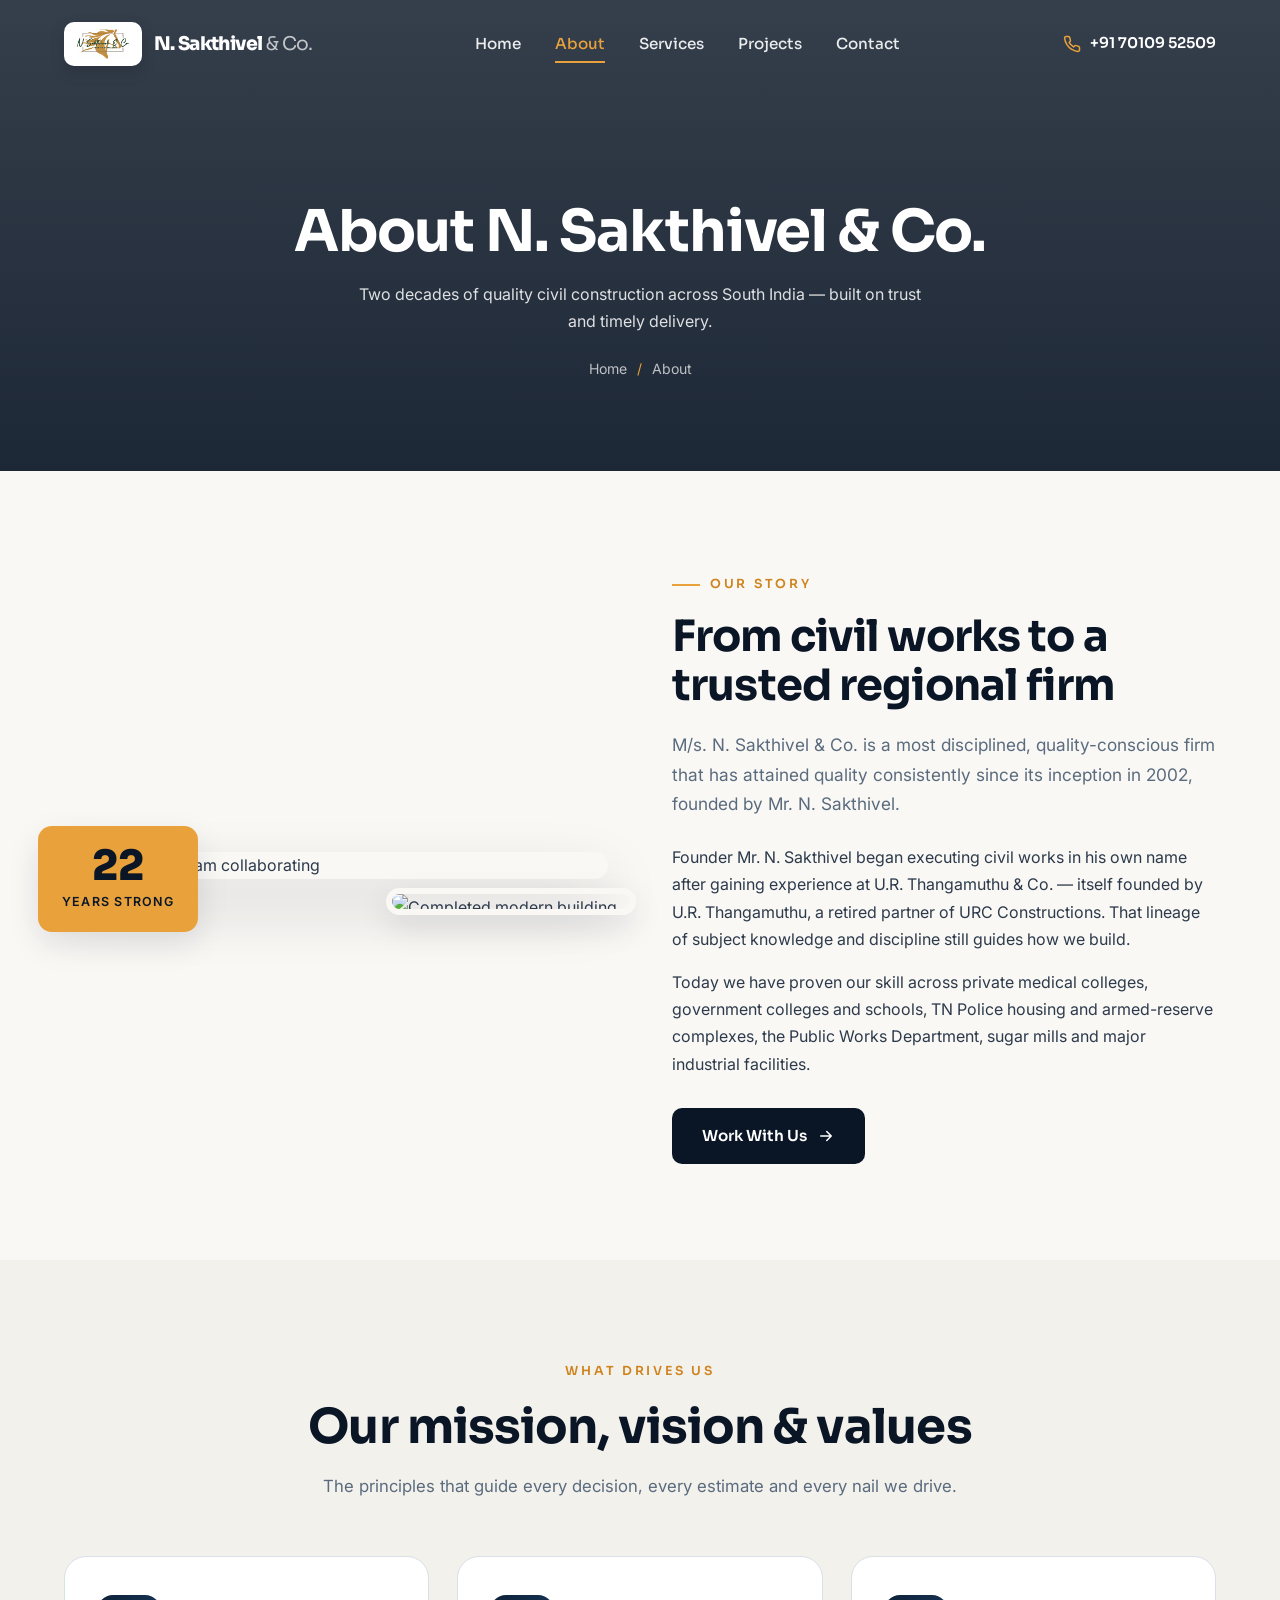
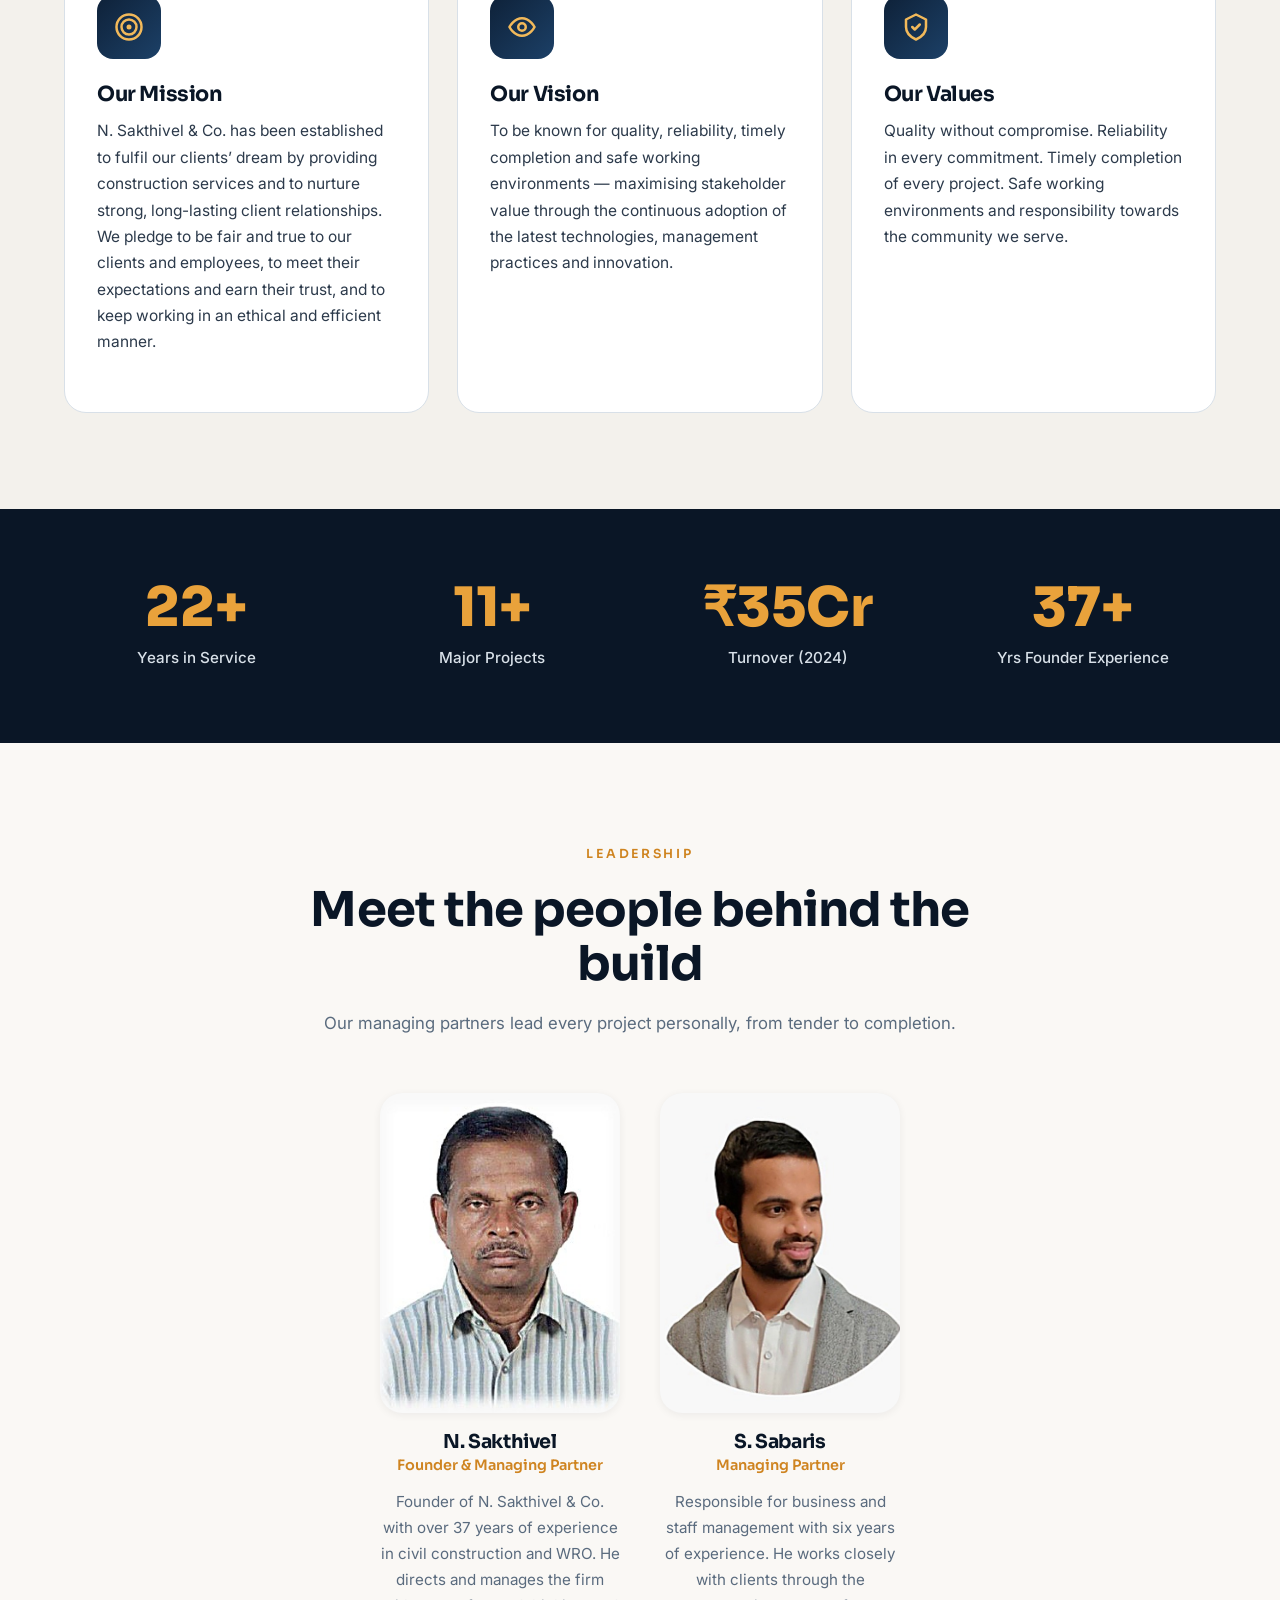
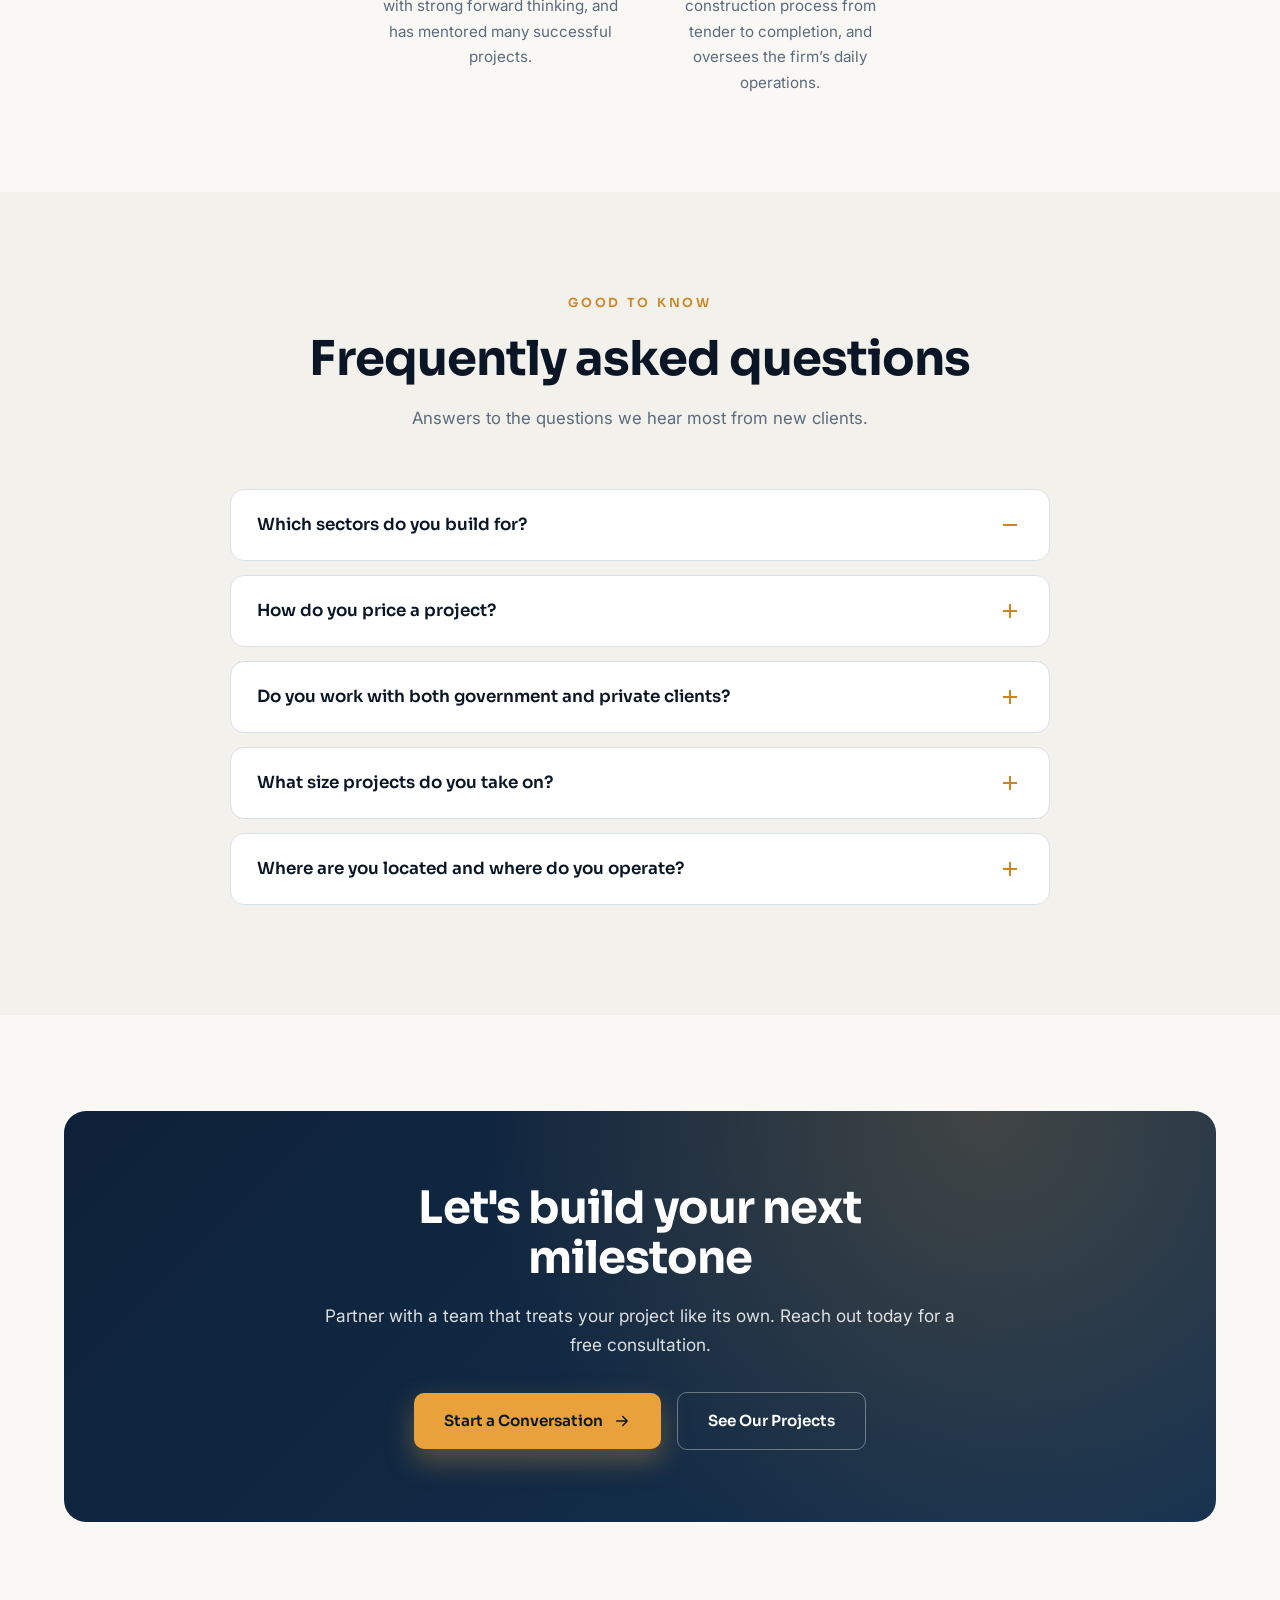
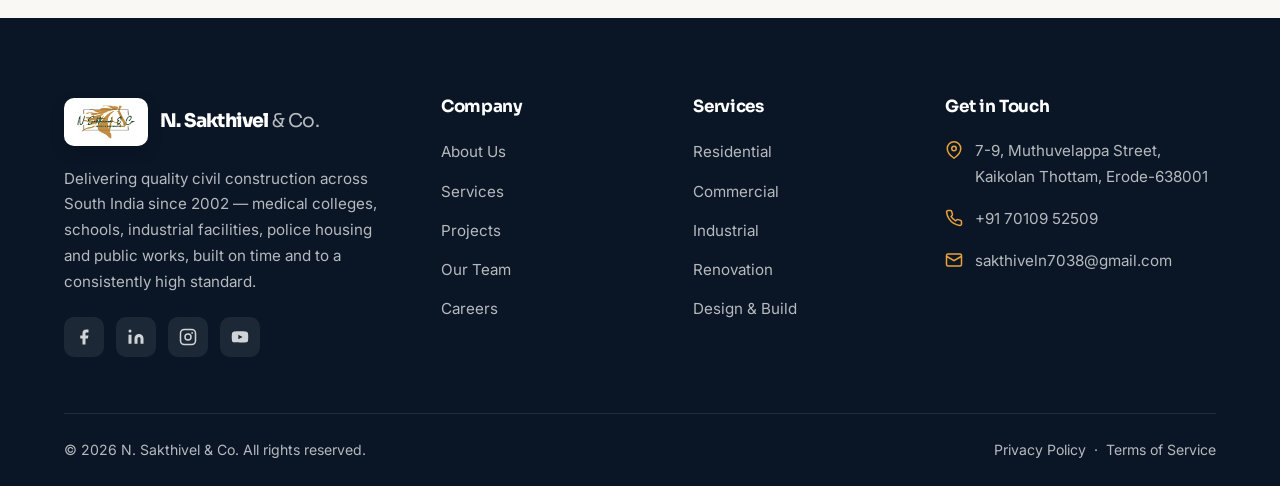
==== about.html @ 28886bb0 "Add project status badges, image sliders, SEO, and code formatting - Project cards: Completed/Ongoin" ====
<!doctype html>
<html lang="en">
  <head>
    <meta charset="UTF-8" />
    <meta name="viewport" content="width=device-width, initial-scale=1.0" />
    <title>About Us — N. Sakthivel &amp; Co.</title>
    <meta name="description" content="Learn about N. Sakthivel & Co. — a quality-conscious civil construction firm in Erode founded in 2002, our story, vision, mission and leadership." />
    <link rel="preconnect" href="https://fonts.googleapis.com" />
    <link rel="preconnect" href="https://fonts.gstatic.com" crossorigin />
    <link href="https://fonts.googleapis.com/css2?family=Sora:wght@400;500;600;700;800&family=Inter:wght@400;500;600&display=swap" rel="stylesheet" />
    <link rel="stylesheet" href="css/style.css?v=7" />
    <link rel="icon" type="image/png" href="images/favicon.png" />
    <link rel="canonical" href="https://www.your-domain.com/about.html" />
    <meta property="og:type" content="website" />
    <meta property="og:site_name" content="N. Sakthivel &amp; Co." />
    <meta property="og:title" content="About Us — N. Sakthivel &amp; Co." />
    <meta property="og:description" content="Learn about N. Sakthivel & Co. — a quality-conscious civil construction firm in Erode founded in 2002, our story, vision, mission and leadership." />
    <meta property="og:url" content="https://www.your-domain.com/about.html" />
    <meta property="og:image" content="https://www.your-domain.com/images/logo.png" />
    <meta name="twitter:card" content="summary" />
    <meta name="twitter:title" content="About Us — N. Sakthivel &amp; Co." />
    <meta name="twitter:description" content="Learn about N. Sakthivel & Co. — a quality-conscious civil construction firm in Erode founded in 2002, our story, vision, mission and leadership." />
    <meta name="twitter:image" content="https://www.your-domain.com/images/logo.png" />
    <meta name="theme-color" content="#0a1626" />
    <script type="application/ld+json">
      {
        "@context": "https://schema.org",
        "@type": "GeneralContractor",
        "name": "N. Sakthivel & Co.",
        "alternateName": ["N Sakthivel and Co", "N. Sakthivel and Company", "N Sakthivel & Co"],
        "description": "Quality-conscious civil construction firm in Erode, Tamil Nadu, delivering schools, colleges, medical colleges, hospitals, industrial, government and commercial buildings across South India since 2002.",
        "url": "https://www.your-domain.com/",
        "logo": "https://www.your-domain.com/images/logo.png",
        "image": "https://www.your-domain.com/images/logo.png",
        "telephone": "+91-70109-52509",
        "email": "sakthiveln7038@gmail.com",
        "foundingDate": "2002",
        "priceRange": "₹₹",
        "address": {
          "@type": "PostalAddress",
          "streetAddress": "7-9, Muthuvelappa Street, Kaikolan Thottam",
          "addressLocality": "Erode",
          "addressRegion": "Tamil Nadu",
          "postalCode": "638001",
          "addressCountry": "IN"
        },
        "geo": {
          "@type": "GeoCoordinates",
          "latitude": 11.341,
          "longitude": 77.717
        },
        "areaServed": {
          "@type": "State",
          "name": "Tamil Nadu"
        },
        "contactPoint": [
          {
            "@type": "ContactPoint",
            "telephone": "+91-70109-52509",
            "contactType": "sales",
            "areaServed": "IN"
          },
          {
            "@type": "ContactPoint",
            "telephone": "+91-99655-27112",
            "contactType": "customer service",
            "areaServed": "IN"
          }
        ]
      }
    </script>
  </head>
  <body>
    <!-- HEADER -->
    <header class="header">
      <div class="container nav">
        <a href="index.html" class="brand">
          <img src="images/logo.png?v=3" class="brand__logo" alt="N. Sakthivel &amp; Co. — Building Contractor" />
          <span class="brand__name">N. Sakthivel <span>&amp; Co.</span></span>
        </a>
        <nav class="nav__links">
          <a href="index.html">Home</a>
          <a href="about.html" class="active">About</a>
          <a href="services.html">Services</a>
          <a href="projects.html">Projects</a>
          <a href="contact.html">Contact</a>
        </nav>
        <div class="nav__cta">
          <a href="tel:+917010952509" class="nav__phone">
            <svg viewBox="0 0 24 24" fill="none">
              <path
                d="M22 16.92v3a2 2 0 0 1-2.18 2 19.79 19.79 0 0 1-8.63-3.07 19.5 19.5 0 0 1-6-6 19.79 19.79 0 0 1-3.07-8.67A2 2 0 0 1 4.11 2h3a2 2 0 0 1 2 1.72c.13.96.36 1.9.7 2.81a2 2 0 0 1-.45 2.11L8.09 9.91a16 16 0 0 0 6 6l1.27-1.27a2 2 0 0 1 2.11-.45c.91.34 1.85.57 2.81.7A2 2 0 0 1 22 16.92Z"
                stroke="currentColor"
                stroke-width="2"
                stroke-linecap="round"
                stroke-linejoin="round" />
            </svg>
            +91 70109 52509
          </a>
          <button class="nav__toggle" aria-label="Toggle menu"><span></span><span></span><span></span></button>
        </div>
      </div>
    </header>

    <!-- BANNER -->
    <section class="banner">
      <div class="container">
        <h1>About N. Sakthivel &amp; Co.</h1>
        <p>Two decades of quality civil construction across South India — built on trust and timely delivery.</p>
        <div class="crumbs"><a href="index.html">Home</a><span class="sep">/</span><span>About</span></div>
      </div>
    </section>

    <!-- STORY -->
    <section class="section bg-paper">
      <div class="container split">
        <div class="split__media reveal">
          <div class="experience-badge">
            <div class="y">22</div>
            <div class="t">Years Strong</div>
          </div>
          <img src="https://images.unsplash.com/photo-1521737604893-d14cc237f11d?auto=format&fit=crop&w=900&q=80" alt="Construction team collaborating" />
          <img class="accent-img" src="https://images.unsplash.com/photo-1487958449943-2429e8be8625?auto=format&fit=crop&w=600&q=80" alt="Completed modern building" />
        </div>
        <div class="reveal" data-delay="1">
          <span class="eyebrow">Our Story</span>
          <h2>From civil works to a trusted regional firm</h2>
          <p class="lead">M/s. N. Sakthivel & Co. is a most disciplined, quality-conscious firm that has attained quality consistently since its inception in 2002, founded by Mr. N. Sakthivel.</p>
          <p>
            Founder Mr. N. Sakthivel began executing civil works in his own name after gaining experience at U.R. Thangamuthu & Co. — itself founded by U.R. Thangamuthu, a retired partner of URC Constructions. That
            lineage of subject knowledge and discipline still guides how we build.
          </p>
          <p style="margin-top: 16px">
            Today we have proven our skill across private medical colleges, government colleges and schools, TN Police housing and armed-reserve complexes, the Public Works Department, sugar mills and major industrial
            facilities.
          </p>
          <a href="contact.html" class="btn btn--dark" style="margin-top: 30px"
            >Work With Us
            <svg viewBox="0 0 24 24" fill="none">
              <path d="M5 12h14M13 6l6 6-6 6" stroke="currentColor" stroke-width="2" stroke-linecap="round" stroke-linejoin="round" />
            </svg>
          </a>
        </div>
      </div>
    </section>

    <!-- MISSION / VISION / VALUES -->
    <section class="section bg-cloud">
      <div class="container">
        <div class="section-head center reveal">
          <span class="eyebrow">What Drives Us</span>
          <h2>Our mission, vision &amp; values</h2>
          <p>The principles that guide every decision, every estimate and every nail we drive.</p>
        </div>
        <div class="grid-3">
          <article class="service-card reveal">
            <div class="service-card__icon">
              <svg viewBox="0 0 24 24" fill="none">
                <circle cx="12" cy="12" r="10" stroke="currentColor" stroke-width="2" />
                <circle cx="12" cy="12" r="6" stroke="currentColor" stroke-width="2" />
                <circle cx="12" cy="12" r="2" fill="currentColor" />
              </svg>
            </div>
            <h3>Our Mission</h3>
            <p>
              N. Sakthivel & Co. has been established to fulfil our clients’ dream by providing construction services and to nurture strong, long-lasting client relationships. We pledge to be fair and true to our clients
              and employees, to meet their expectations and earn their trust, and to keep working in an ethical and efficient manner.
            </p>
          </article>
          <article class="service-card reveal" data-delay="1">
            <div class="service-card__icon">
              <svg viewBox="0 0 24 24" fill="none">
                <path d="M2 12s3.5-7 10-7 10 7 10 7-3.5 7-10 7-10-7-10-7Z" stroke="currentColor" stroke-width="2" />
                <circle cx="12" cy="12" r="3" stroke="currentColor" stroke-width="2" />
              </svg>
            </div>
            <h3>Our Vision</h3>
            <p>
              To be known for quality, reliability, timely completion and safe working environments — maximising stakeholder value through the continuous adoption of the latest technologies, management practices and
              innovation.
            </p>
          </article>
          <article class="service-card reveal" data-delay="2">
            <div class="service-card__icon">
              <svg viewBox="0 0 24 24" fill="none">
                <path d="M12 2 4 6v6c0 5 3.5 8 8 10 4.5-2 8-5 8-10V6l-8-4Z" stroke="currentColor" stroke-width="2" stroke-linejoin="round" />
                <path d="m9 12 2 2 4-4" stroke="currentColor" stroke-width="2" stroke-linecap="round" stroke-linejoin="round" />
              </svg>
            </div>
            <h3>Our Values</h3>
            <p>Quality without compromise. Reliability in every commitment. Timely completion of every project. Safe working environments and responsibility towards the community we serve.</p>
          </article>
        </div>
      </div>
    </section>

    <!-- STATS -->
    <section class="section--tight bg-navy">
      <div class="container">
        <div class="stats-strip">
          <div class="stat-block reveal">
            <div class="num"><span data-count="22">22</span>+</div>
            <div class="label">Years in Service</div>
          </div>
          <div class="stat-block reveal" data-delay="1">
            <div class="num"><span data-count="11">11</span>+</div>
            <div class="label">Major Projects</div>
          </div>
          <div class="stat-block reveal" data-delay="2">
            <div class="num">₹<span data-count="35">35</span>Cr</div>
            <div class="label">Turnover (2024)</div>
          </div>
          <div class="stat-block reveal" data-delay="3">
            <div class="num"><span data-count="37">37</span>+</div>
            <div class="label">Yrs Founder Experience</div>
          </div>
        </div>
      </div>
    </section>

    <!-- TEAM -->
    <section class="section bg-paper" id="team">
      <div class="container">
        <div class="section-head center reveal">
          <span class="eyebrow">Leadership</span>
          <h2>Meet the people behind the build</h2>
          <p>Our managing partners lead every project personally, from tender to completion.</p>
        </div>
        <div class="grid-3 team-grid">
          <div class="team-card reveal">
            <div class="team-card__photo" style="background: #f1f0ec">
              <img src="images/sakthivel.jpeg" alt="N. Sakthivel — Founder &amp; Managing Partner" style="object-position: center top" />
              <div class="team-card__social">
                <a href="mailto:sakthiveln7038@gmail.com" aria-label="Email"
                  ><svg viewBox="0 0 24 24" fill="none">
                    <rect x="2" y="4" width="20" height="16" rx="2" stroke="currentColor" stroke-width="2" />
                    <path d="m22 7-10 6L2 7" stroke="currentColor" stroke-width="2" /></svg
                ></a>
              </div>
            </div>
            <h3>N. Sakthivel</h3>
            <div class="role">Founder &amp; Managing Partner</div>
            <p style="margin-top: 12px; color: #5a6b7e; font-size: 0.95rem">
              Founder of N. Sakthivel &amp; Co. with over 37 years of experience in civil construction and WRO. He directs and manages the firm with strong forward thinking, and has mentored many successful projects.
            </p>
          </div>
          <div class="team-card reveal" data-delay="1">
            <div class="team-card__photo" style="background: #f1f0ec">
              <img src="images/sabaris.jpeg" alt="S. Sabaris — Managing Partner" style="object-position: center top" />
              <div class="team-card__social">
                <a href="mailto:sakthiveln7038@gmail.com" aria-label="Email"
                  ><svg viewBox="0 0 24 24" fill="none">
                    <rect x="2" y="4" width="20" height="16" rx="2" stroke="currentColor" stroke-width="2" />
                    <path d="m22 7-10 6L2 7" stroke="currentColor" stroke-width="2" /></svg
                ></a>
              </div>
            </div>
            <h3>S. Sabaris</h3>
            <div class="role">Managing Partner</div>
            <p style="margin-top: 12px; color: #5a6b7e; font-size: 0.95rem">
              Responsible for business and staff management with six years of experience. He works closely with clients through the construction process from tender to completion, and oversees the firm’s daily
              operations.
            </p>
          </div>
        </div>
      </div>
    </section>

    <!-- FAQ -->
    <section class="section bg-cloud">
      <div class="container">
        <div class="section-head center reveal">
          <span class="eyebrow">Good to Know</span>
          <h2>Frequently asked questions</h2>
          <p>Answers to the questions we hear most from new clients.</p>
        </div>
        <div class="accordion reveal">
          <div class="acc-item open">
            <button class="acc-head">Which sectors do you build for? <span class="plus"></span></button>
            <div class="acc-body">
              <p>
                We specialise in educational institutions, medical colleges and hospitals, industrial and factory buildings, police housing and quarters, government and public works, and commercial complexes across Tamil
                Nadu and neighbouring states.
              </p>
            </div>
          </div>
          <div class="acc-item">
            <button class="acc-head">How do you price a project? <span class="plus"></span></button>
            <div class="acc-body">
              <p>
                After an initial consultation and site assessment, we provide a detailed, itemized estimate with transparent line items. There are no hidden fees — any changes are documented and approved before work
                proceeds.
              </p>
            </div>
          </div>
          <div class="acc-item">
            <button class="acc-head">Do you work with both government and private clients? <span class="plus"></span></button>
            <div class="acc-body">
              <p>
                Yes. We execute works for government bodies such as the TN Police Housing Corporation, the Public Works Department and cooperative societies, as well as private clients including schools, medical colleges
                and industrial companies.
              </p>
            </div>
          </div>
          <div class="acc-item">
            <button class="acc-head">What size projects do you take on? <span class="plus"></span></button>
            <div class="acc-body">
              <p>From smaller institutional buildings to multi-crore industrial, educational and government projects. Our recent works range from around ₹1.5 crore to over ₹15 crore.</p>
            </div>
          </div>
          <div class="acc-item">
            <button class="acc-head">Where are you located and where do you operate? <span class="plus"></span></button>
            <div class="acc-body">
              <p>We are based in Erode, Tamil Nadu, and undertake projects across Tamil Nadu and neighbouring states, including Puducherry.</p>
            </div>
          </div>
        </div>
      </div>
    </section>

    <!-- CTA -->
    <section class="section bg-paper">
      <div class="container">
        <div class="cta-band reveal">
          <div class="cta-band__inner">
            <h2>Let's build your next milestone</h2>
            <p>Partner with a team that treats your project like its own. Reach out today for a free consultation.</p>
            <div class="hero__actions">
              <a href="contact.html" class="btn btn--primary"
                >Start a Conversation
                <svg viewBox="0 0 24 24" fill="none">
                  <path d="M5 12h14M13 6l6 6-6 6" stroke="currentColor" stroke-width="2" stroke-linecap="round" stroke-linejoin="round" />
                </svg>
              </a>
              <a href="projects.html" class="btn btn--ghost">See Our Projects</a>
            </div>
          </div>
        </div>
      </div>
    </section>

    <!-- FOOTER -->
    <footer class="footer">
      <div class="container">
        <div class="footer__grid">
          <div class="footer__about">
            <a href="index.html" class="brand">
              <img src="images/logo.png?v=3" class="brand__logo" alt="N. Sakthivel &amp; Co. — Building Contractor" />
              <span class="brand__name">N. Sakthivel <span>&amp; Co.</span></span>
            </a>
            <p>
              Delivering quality civil construction across South India since 2002 — medical colleges, schools, industrial facilities, police housing and public works, built on time and to a consistently high standard.
            </p>
            <div class="footer__social">
              <a href="#" aria-label="Facebook"
                ><svg viewBox="0 0 24 24" fill="currentColor">
                  <path d="M18 2h-3a5 5 0 0 0-5 5v3H7v4h3v8h4v-8h3l1-4h-4V7a1 1 0 0 1 1-1h3z" /></svg
              ></a>
              <a href="#" aria-label="LinkedIn"
                ><svg viewBox="0 0 24 24" fill="currentColor">
                  <path d="M16 8a6 6 0 0 1 6 6v7h-4v-7a2 2 0 0 0-4 0v7h-4v-7a6 6 0 0 1 6-6zM6 9H2v12h4zM4 6a2 2 0 1 0 0-4 2 2 0 0 0 0 4z" /></svg
              ></a>
              <a href="#" aria-label="Instagram"
                ><svg viewBox="0 0 24 24" fill="none">
                  <rect x="2" y="2" width="20" height="20" rx="5" stroke="currentColor" stroke-width="2" />
                  <circle cx="12" cy="12" r="4" stroke="currentColor" stroke-width="2" />
                  <circle cx="17.5" cy="6.5" r="1.2" fill="currentColor" /></svg
              ></a>
              <a href="#" aria-label="YouTube"
                ><svg viewBox="0 0 24 24" fill="currentColor">
                  <path
                    d="M23 12s0-3.5-.45-5.18a2.78 2.78 0 0 0-1.96-1.96C18.88 4.4 12 4.4 12 4.4s-6.88 0-8.59.46A2.78 2.78 0 0 0 1.45 6.82C1 8.5 1 12 1 12s0 3.5.45 5.18a2.78 2.78 0 0 0 1.96 1.96C5.12 19.6 12 19.6 12 19.6s6.88 0 8.59-.46a2.78 2.78 0 0 0 1.96-1.96C23 15.5 23 12 23 12zM9.75 15.02V8.98L15.5 12z" /></svg
              ></a>
            </div>
          </div>
          <div>
            <h4>Company</h4>
            <ul class="footer__links">
              <li><a href="about.html">About Us</a></li>
              <li><a href="services.html">Services</a></li>
              <li><a href="projects.html">Projects</a></li>
              <li><a href="about.html#team">Our Team</a></li>
              <li><a href="contact.html">Careers</a></li>
            </ul>
          </div>
          <div>
            <h4>Services</h4>
            <ul class="footer__links">
              <li><a href="services.html">Residential</a></li>
              <li><a href="services.html">Commercial</a></li>
              <li><a href="services.html">Industrial</a></li>
              <li><a href="services.html">Renovation</a></li>
              <li><a href="services.html">Design &amp; Build</a></li>
            </ul>
          </div>
          <div>
            <h4>Get in Touch</h4>
            <ul class="footer__contact">
              <li>
                <svg viewBox="0 0 24 24" fill="none">
                  <path d="M21 10c0 7-9 13-9 13s-9-6-9-13a9 9 0 0 1 18 0Z" stroke="currentColor" stroke-width="2" />
                  <circle cx="12" cy="10" r="3" stroke="currentColor" stroke-width="2" />
                </svg>
                7-9, Muthuvelappa Street, Kaikolan Thottam, Erode-638001
              </li>
              <li>
                <svg viewBox="0 0 24 24" fill="none">
                  <path
                    d="M22 16.92v3a2 2 0 0 1-2.18 2 19.79 19.79 0 0 1-8.63-3.07 19.5 19.5 0 0 1-6-6 19.79 19.79 0 0 1-3.07-8.67A2 2 0 0 1 4.11 2h3a2 2 0 0 1 2 1.72c.13.96.36 1.9.7 2.81a2 2 0 0 1-.45 2.11L8.09 9.91a16 16 0 0 0 6 6l1.27-1.27a2 2 0 0 1 2.11-.45c.91.34 1.85.57 2.81.7A2 2 0 0 1 22 16.92Z"
                    stroke="currentColor"
                    stroke-width="2" />
                </svg>
                +91 70109 52509
              </li>
              <li>
                <svg viewBox="0 0 24 24" fill="none">
                  <rect x="2" y="4" width="20" height="16" rx="2" stroke="currentColor" stroke-width="2" />
                  <path d="m22 7-10 6L2 7" stroke="currentColor" stroke-width="2" />
                </svg>
                sakthiveln7038@gmail.com
              </li>
            </ul>
          </div>
        </div>
        <div class="footer__bottom">
          <span>© <span id="year">2026</span> N. Sakthivel &amp; Co. All rights reserved.</span>
          <span><a href="#">Privacy Policy</a> &nbsp;·&nbsp; <a href="#">Terms of Service</a></span>
        </div>
      </div>
    </footer>

    <a href="#" class="to-top" aria-label="Back to top"
      ><svg viewBox="0 0 24 24" fill="none">
        <path d="M12 19V5M5 12l7-7 7 7" stroke="currentColor" stroke-width="2" stroke-linecap="round" stroke-linejoin="round" /></svg
    ></a>
    <script src="js/main.js?v=7"></script>
  </body>
</html>
---- css/style.css ----
/* =================================================================
   CORNERSTONE CONSTRUCTIONS — Global Stylesheet
   Palette: Deep Navy · Warm Amber-Gold · Clean Off-White · Slate
   ================================================================= */

/* ---------- Design Tokens ---------- */
:root {
  /* Brand */
  --navy-900: #0a1626;
  --navy-800: #0e2138;
  --navy-700: #143150;
  --navy-600: #1c4067;
  --amber-500: #e9a23b;
  --amber-400: #f2b95a;
  --amber-600: #cf8420;

  /* Neutrals */
  --ink: #0c1420;
  --slate-700: #2c3a4b;
  --slate-500: #5a6b7e;
  --slate-400: #8696a8;
  --slate-200: #d8e0e8;
  --cloud: #f3f1ec;
  --paper: #faf8f5;
  --white: #ffffff;

  /* Functional */
  --bg: var(--paper);
  --text: var(--slate-700);
  --heading: var(--navy-900);

  /* Type */
  --font-display: "Sora", "Segoe UI", sans-serif;
  --font-body: "Inter", "Segoe UI", sans-serif;

  /* Effects */
  --shadow-sm: 0 2px 8px rgba(10, 22, 38, 0.06);
  --shadow-md: 0 12px 32px rgba(10, 22, 38, 0.1);
  --shadow-lg: 0 28px 60px rgba(10, 22, 38, 0.18);
  --radius: 14px;
  --radius-lg: 22px;
  --container: 1200px;
  --ease: cubic-bezier(0.22, 1, 0.36, 1);
}

/* ---------- Reset ---------- */
*,
*::before,
*::after {
  box-sizing: border-box;
  margin: 0;
  padding: 0;
}

html {
  scroll-behavior: smooth;
  -webkit-text-size-adjust: 100%;
}

body {
  font-family: var(--font-body);
  color: var(--text);
  background: var(--bg);
  line-height: 1.7;
  font-size: 16px;
  overflow-x: hidden;
}

img {
  max-width: 100%;
  display: block;
}

a {
  color: inherit;
  text-decoration: none;
}

ul {
  list-style: none;
}

button {
  font-family: inherit;
  cursor: pointer;
  border: none;
  background: none;
}

h1,
h2,
h3,
h4 {
  font-family: var(--font-display);
  color: var(--heading);
  line-height: 1.12;
  font-weight: 700;
  letter-spacing: -0.02em;
}

/* ---------- Layout Helpers ---------- */
.container {
  width: 100%;
  max-width: var(--container);
  margin-inline: auto;
  padding-inline: 24px;
}

.section {
  padding: 96px 0;
}

.section--tight {
  padding: 72px 0;
}

.bg-paper {
  background: var(--paper);
}

.bg-cloud {
  background: var(--cloud);
}

.bg-navy {
  background: var(--navy-900);
}

.eyebrow {
  display: inline-flex;
  align-items: center;
  gap: 10px;
  font-family: var(--font-display);
  font-weight: 600;
  font-size: 0.78rem;
  letter-spacing: 0.22em;
  text-transform: uppercase;
  color: var(--amber-600);
  margin-bottom: 18px;
}

.eyebrow::before {
  content: "";
  width: 28px;
  height: 2px;
  background: var(--amber-500);
}

.bg-navy .eyebrow {
  color: var(--amber-400);
}

.section-head {
  max-width: 680px;
  margin-bottom: 56px;
}

.section-head.center {
  margin-inline: auto;
  text-align: center;
}

.section-head.center .eyebrow::before {
  display: none;
}

.section-head h2 {
  font-size: clamp(1.9rem, 4vw, 3rem);
  margin-bottom: 18px;
}

.section-head p {
  font-size: 1.05rem;
  color: var(--slate-500);
}

.bg-navy .section-head h2 {
  color: var(--white);
}

.bg-navy .section-head p {
  color: var(--slate-200);
}

/* ---------- Buttons ---------- */
.btn {
  display: inline-flex;
  align-items: center;
  gap: 10px;
  padding: 15px 30px;
  font-family: var(--font-display);
  font-weight: 600;
  font-size: 0.95rem;
  border-radius: 10px;
  transition:
    transform 0.3s var(--ease),
    box-shadow 0.3s var(--ease),
    background 0.3s var(--ease),
    color 0.3s var(--ease);
  white-space: nowrap;
}

.btn svg {
  width: 18px;
  height: 18px;
  transition: transform 0.3s var(--ease);
}

.btn:hover svg {
  transform: translateX(4px);
}

.btn--primary {
  background: var(--amber-500);
  color: var(--navy-900);
  box-shadow: 0 12px 28px rgba(233, 162, 59, 0.35);
}

.btn--primary:hover {
  background: var(--amber-400);
  transform: translateY(-3px);
  box-shadow: 0 18px 36px rgba(233, 162, 59, 0.45);
}

.btn--dark {
  background: var(--navy-900);
  color: var(--white);
}

.btn--dark:hover {
  background: var(--navy-700);
  transform: translateY(-3px);
  box-shadow: var(--shadow-md);
}

.btn--ghost {
  border: 1.5px solid rgba(255, 255, 255, 0.35);
  color: var(--white);
}

.btn--ghost:hover {
  background: rgba(255, 255, 255, 0.1);
  border-color: var(--white);
}

.btn--outline {
  border: 1.5px solid var(--slate-200);
  color: var(--navy-900);
}

.btn--outline:hover {
  border-color: var(--navy-900);
  transform: translateY(-3px);
}

/* ---------- Header / Nav ---------- */
.header {
  position: fixed;
  top: 0;
  left: 0;
  right: 0;
  z-index: 100;
  transition:
    background 0.4s var(--ease),
    box-shadow 0.4s var(--ease),
    padding 0.4s var(--ease);
  padding: 22px 0;
}

.header.scrolled {
  background: rgba(250, 248, 245, 0.92);
  backdrop-filter: blur(14px);
  box-shadow: var(--shadow-sm);
  padding: 14px 0;
}

.nav {
  display: flex;
  align-items: center;
  justify-content: space-between;
}

.brand {
  display: flex;
  align-items: center;
  gap: 12px;
  font-family: var(--font-display);
  font-weight: 800;
  font-size: 1.25rem;
  color: var(--white);
  letter-spacing: -0.03em;
}

.header.scrolled .brand {
  color: var(--navy-900);
}

.brand__logo {
  height: 44px;
  width: auto;
  display: block;
  flex-shrink: 0;
  background: #fff;
  border-radius: 10px;
  padding: 5px 11px;
  box-shadow: 0 6px 16px rgba(0, 0, 0, 0.14);
}

.header.scrolled .brand__logo {
  box-shadow: none;
  border: 1px solid var(--slate-200);
}

.footer .brand__logo {
  height: 48px;
}

.brand__name {
  font-family: var(--font-display);
  font-size: 1.18rem;
  line-height: 1.1;
  white-space: nowrap;
}

.brand .brand__name {
  font-weight: 800;
  opacity: 1;
}

.brand__mark {
  width: 40px;
  height: 40px;
  border-radius: 10px;
  flex-shrink: 0;
  background: linear-gradient(135deg, var(--amber-500), var(--amber-600));
  display: grid;
  place-items: center;
  box-shadow: 0 6px 16px rgba(233, 162, 59, 0.4);
}

.brand__mark svg {
  width: 22px;
  height: 22px;
}

.brand span {
  font-weight: 400;
  opacity: 0.7;
}

.nav__links {
  display: flex;
  align-items: center;
  gap: 34px;
}

.nav__links a {
  font-family: var(--font-display);
  font-weight: 500;
  font-size: 0.95rem;
  color: rgba(255, 255, 255, 0.9);
  position: relative;
  padding: 4px 0;
  transition: color 0.25s;
}

.header.scrolled .nav__links a {
  color: var(--slate-700);
}

.nav__links a::after {
  content: "";
  position: absolute;
  left: 0;
  bottom: -2px;
  height: 2px;
  width: 0;
  background: var(--amber-500);
  transition: width 0.3s var(--ease);
}

.nav__links a:hover::after,
.nav__links a.active::after {
  width: 100%;
}

.nav__links a:hover,
.nav__links a.active {
  color: var(--amber-500);
}

.header.scrolled .nav__links a.active {
  color: var(--amber-600);
}

.nav__cta {
  display: flex;
  align-items: center;
  gap: 18px;
}

.nav__phone {
  display: flex;
  align-items: center;
  gap: 9px;
  font-family: var(--font-display);
  font-weight: 600;
  font-size: 0.92rem;
  color: var(--white);
}

.header.scrolled .nav__phone {
  color: var(--navy-900);
}

.nav__phone svg {
  width: 18px;
  height: 18px;
  color: var(--amber-500);
}

.nav__toggle {
  display: none;
  flex-direction: column;
  gap: 5px;
  width: 28px;
}

.nav__toggle span {
  height: 2.5px;
  background: var(--white);
  border-radius: 2px;
  transition: 0.3s;
}

.header.scrolled .nav__toggle span {
  background: var(--navy-900);
}

/* ---------- Hero ---------- */
.hero {
  position: relative;
  min-height: 100vh;
  display: flex;
  align-items: center;
  color: var(--white);
  overflow: hidden;
  background:
    linear-gradient(180deg, rgba(10, 22, 38, 0.78), rgba(10, 22, 38, 0.88)),
    url("https://images.unsplash.com/photo-1503387762-592deb58ef4e?auto=format&fit=crop&w=1920&q=80") center/cover;
}

.hero::after {
  content: "";
  position: absolute;
  inset: 0;
  background: radial-gradient(ellipse at 70% 20%, rgba(233, 162, 59, 0.18), transparent 55%);
}

.hero__inner {
  position: relative;
  z-index: 2;
  padding: 140px 0 80px;
  max-width: 760px;
}

.hero__badge {
  display: inline-flex;
  align-items: center;
  gap: 10px;
  padding: 9px 18px;
  background: rgba(255, 255, 255, 0.08);
  border: 1px solid rgba(255, 255, 255, 0.18);
  border-radius: 100px;
  font-size: 0.82rem;
  font-weight: 500;
  margin-bottom: 26px;
  backdrop-filter: blur(6px);
}

.hero__badge b {
  color: var(--amber-400);
  font-weight: 700;
}

.hero h1 {
  font-size: clamp(2.6rem, 6vw, 4.6rem);
  color: var(--white);
  margin-bottom: 24px;
}

.hero h1 .accent {
  color: var(--amber-400);
}

.hero p {
  font-size: 1.15rem;
  color: rgba(255, 255, 255, 0.88);
  max-width: 560px;
  margin-bottom: 38px;
}

.hero__actions {
  display: flex;
  flex-wrap: wrap;
  gap: 16px;
  align-items: center;
}

.hero__stats {
  position: relative;
  z-index: 2;
  display: grid;
  grid-template-columns: repeat(4, 1fr);
  gap: 30px;
  border-top: 1px solid rgba(255, 255, 255, 0.14);
  padding-top: 36px;
  margin-top: 60px;
}

.hero__stat .num {
  font-family: var(--font-display);
  font-weight: 800;
  font-size: 2.4rem;
  color: var(--white);
  line-height: 1;
}

.hero__stat .num span {
  color: var(--amber-400);
}

.hero__stat .label {
  font-size: 0.88rem;
  color: rgba(255, 255, 255, 0.7);
  margin-top: 8px;
}

.scroll-hint {
  position: absolute;
  bottom: 28px;
  left: 50%;
  transform: translateX(-50%);
  z-index: 2;
  color: rgba(255, 255, 255, 0.6);
  font-size: 0.75rem;
  letter-spacing: 0.2em;
  text-transform: uppercase;
  display: flex;
  flex-direction: column;
  align-items: center;
  gap: 10px;
}

.scroll-hint .mouse {
  width: 24px;
  height: 38px;
  border: 2px solid rgba(255, 255, 255, 0.4);
  border-radius: 14px;
  position: relative;
}

.scroll-hint .mouse::after {
  content: "";
  position: absolute;
  top: 7px;
  left: 50%;
  transform: translateX(-50%);
  width: 4px;
  height: 7px;
  background: var(--amber-400);
  border-radius: 4px;
  animation: wheel 1.6s infinite;
}

@keyframes wheel {
  0% {
    opacity: 1;
    top: 7px;
  }

  100% {
    opacity: 0;
    top: 18px;
  }
}

/* ---------- Page Banner (interior pages) ---------- */
.banner {
  position: relative;
  color: var(--white);
  padding: 200px 0 90px;
  text-align: center;
  background:
    linear-gradient(180deg, rgba(10, 22, 38, 0.82), rgba(10, 22, 38, 0.92)),
    url("https://images.unsplash.com/photo-1541888946425-d81bb19240f5?auto=format&fit=crop&w=1920&q=80") center/cover;
}

.banner h1 {
  font-size: clamp(2.2rem, 5vw, 3.6rem);
  color: var(--white);
  margin-bottom: 16px;
}

.banner p {
  color: rgba(255, 255, 255, 0.85);
  max-width: 580px;
  margin-inline: auto;
}

.crumbs {
  display: flex;
  justify-content: center;
  gap: 10px;
  margin-top: 22px;
  font-size: 0.88rem;
  color: rgba(255, 255, 255, 0.7);
}

.crumbs a:hover {
  color: var(--amber-400);
}

.crumbs .sep {
  color: var(--amber-500);
}

/* ---------- Trust Bar ---------- */
.trustbar {
  background: var(--navy-900);
  padding: 28px 0;
}

.trustbar__inner {
  display: flex;
  flex-wrap: wrap;
  align-items: center;
  justify-content: space-between;
  gap: 28px;
}

.trustbar span {
  font-family: var(--font-display);
  font-weight: 600;
  color: rgba(255, 255, 255, 0.45);
  font-size: 1.05rem;
  letter-spacing: 0.04em;
  transition: color 0.3s;
}

.trustbar span:hover {
  color: var(--amber-400);
}

/* ---------- Feature / About split ---------- */
.split {
  display: grid;
  grid-template-columns: 1fr 1fr;
  gap: 64px;
  align-items: center;
}

.split__media {
  position: relative;
}

.split__media img {
  border-radius: var(--radius-lg);
  box-shadow: var(--shadow-lg);
  width: 100%;
  height: 100%;
  object-fit: cover;
}

.split__media .accent-img {
  position: absolute;
  bottom: -36px;
  right: -28px;
  width: 46%;
  border: 6px solid var(--paper);
  border-radius: var(--radius);
  box-shadow: var(--shadow-md);
}

.experience-badge {
  position: absolute;
  top: -26px;
  left: -26px;
  background: var(--amber-500);
  color: var(--navy-900);
  border-radius: var(--radius);
  padding: 20px 24px;
  box-shadow: var(--shadow-md);
  text-align: center;
}

.experience-badge .y {
  font-family: var(--font-display);
  font-weight: 800;
  font-size: 2.6rem;
  line-height: 1;
}

.experience-badge .t {
  font-size: 0.78rem;
  font-weight: 600;
  text-transform: uppercase;
  letter-spacing: 0.1em;
  margin-top: 4px;
}

.split h2 {
  font-size: clamp(1.8rem, 3.5vw, 2.7rem);
  margin-bottom: 20px;
}

.lead {
  font-size: 1.08rem;
  color: var(--slate-500);
  margin-bottom: 26px;
}

.check-list {
  display: grid;
  gap: 16px;
  margin: 28px 0 34px;
}

.check-list li {
  display: flex;
  gap: 14px;
  align-items: flex-start;
}

.check-list .ic {
  flex-shrink: 0;
  width: 26px;
  height: 26px;
  border-radius: 50%;
  background: rgba(233, 162, 59, 0.15);
  display: grid;
  place-items: center;
  margin-top: 2px;
}

.check-list .ic svg {
  width: 14px;
  height: 14px;
  color: var(--amber-600);
}

.check-list b {
  color: var(--heading);
  font-family: var(--font-display);
  display: block;
  font-size: 1rem;
}

.check-list p {
  font-size: 0.95rem;
  margin: 0;
}

/* ---------- Service Cards ---------- */
.grid-3 {
  display: grid;
  grid-template-columns: repeat(3, 1fr);
  gap: 28px;
}

.grid-2 {
  display: grid;
  grid-template-columns: repeat(2, 1fr);
  gap: 28px;
}

.service-card {
  background: var(--white);
  border: 1px solid var(--slate-200);
  border-radius: var(--radius-lg);
  padding: 38px 32px;
  transition:
    transform 0.4s var(--ease),
    box-shadow 0.4s var(--ease),
    border-color 0.4s;
  position: relative;
  overflow: hidden;
}

.service-card::before {
  content: "";
  position: absolute;
  top: 0;
  left: 0;
  width: 100%;
  height: 4px;
  background: var(--amber-500);
  transform: scaleX(0);
  transform-origin: left;
  transition: transform 0.4s var(--ease);
}

.service-card[data-href] {
  cursor: pointer;
}

.service-card:hover {
  transform: translateY(-8px);
  box-shadow: var(--shadow-lg);
  border-color: transparent;
}

.service-card:hover::before {
  transform: scaleX(1);
}

.service-card__icon {
  width: 64px;
  height: 64px;
  border-radius: 16px;
  margin-bottom: 24px;
  background: linear-gradient(135deg, var(--navy-800), var(--navy-600));
  display: grid;
  place-items: center;
  transition: background 0.4s;
}

.service-card:hover .service-card__icon {
  background: linear-gradient(135deg, var(--amber-500), var(--amber-600));
}

.service-card__icon svg {
  width: 30px;
  height: 30px;
  color: var(--amber-400);
  transition: color 0.4s;
}

.service-card:hover .service-card__icon svg {
  color: var(--navy-900);
}

.service-card h3 {
  font-size: 1.3rem;
  margin-bottom: 12px;
}

.service-card p {
  font-size: 0.97rem;
  margin-bottom: 18px;
}

.service-card .more {
  font-family: var(--font-display);
  font-weight: 600;
  font-size: 0.9rem;
  color: var(--amber-600);
  display: inline-flex;
  gap: 8px;
  align-items: center;
}

.service-card .more svg {
  width: 16px;
  height: 16px;
  transition: transform 0.3s;
}

.service-card:hover .more svg {
  transform: translateX(4px);
}

/* ---------- Stats strip ---------- */
.stats-strip {
  display: grid;
  grid-template-columns: repeat(4, 1fr);
  gap: 30px;
}

.stat-block {
  text-align: center;
}

.stat-block .num {
  font-family: var(--font-display);
  font-weight: 800;
  font-size: clamp(2.4rem, 5vw, 3.4rem);
  color: var(--amber-500);
  line-height: 1;
}

.stat-block .label {
  color: var(--slate-200);
  font-size: 0.95rem;
  margin-top: 10px;
  font-weight: 500;
}

.bg-paper .stat-block .label {
  color: var(--slate-500);
}

.bg-paper .stat-block .num {
  color: var(--navy-900);
}

/* ---------- Process ---------- */
.process {
  display: grid;
  grid-template-columns: repeat(4, 1fr);
  gap: 26px;
}

.process-step {
  position: relative;
  padding-top: 18px;
}

.process-step__num {
  font-family: var(--font-display);
  font-weight: 800;
  font-size: 3.2rem;
  color: var(--slate-200);
  line-height: 1;
  transition: color 0.3s;
}

.process-step:hover .process-step__num {
  color: var(--amber-500);
}

.process-step h3 {
  font-size: 1.2rem;
  margin: 14px 0 10px;
}

.process-step p {
  font-size: 0.95rem;
}

.process-step::after {
  content: "";
  position: absolute;
  top: 38px;
  right: -13px;
  width: 26px;
  height: 2px;
  background: var(--slate-200);
}

.process-step:last-child::after {
  display: none;
}

/* ---------- Project Gallery ---------- */
.project-filters {
  display: flex;
  flex-wrap: wrap;
  gap: 12px;
  justify-content: center;
  margin-bottom: 44px;
}

.filter-btn {
  font-family: var(--font-display);
  font-weight: 600;
  font-size: 0.9rem;
  padding: 10px 22px;
  border-radius: 100px;
  border: 1.5px solid var(--slate-200);
  color: var(--slate-500);
  transition: 0.3s;
}

.filter-btn:hover {
  border-color: var(--navy-900);
  color: var(--navy-900);
}

.filter-btn.active {
  background: var(--navy-900);
  color: var(--white);
  border-color: var(--navy-900);
}

.project-grid {
  display: grid;
  grid-template-columns: repeat(3, 1fr);
  gap: 26px;
}

.project-card {
  position: relative;
  border-radius: var(--radius-lg);
  overflow: hidden;
  aspect-ratio: 4/3;
  box-shadow: var(--shadow-sm);
  transition:
    transform 0.4s var(--ease),
    box-shadow 0.4s var(--ease);
}

.project-card img {
  width: 100%;
  height: 100%;
  object-fit: cover;
  transition: transform 0.6s var(--ease);
}

.project-card::after {
  content: "";
  position: absolute;
  inset: 0;
  background: linear-gradient(to top, rgba(10, 22, 38, 0.92) 0%, rgba(10, 22, 38, 0.1) 55%, transparent 100%);
  opacity: 0.85;
  transition: opacity 0.4s;
}

.project-card:hover {
  transform: translateY(-6px);
  box-shadow: var(--shadow-lg);
}

.project-card:hover img {
  transform: scale(1.08);
}

.project-card__body {
  position: absolute;
  bottom: 0;
  left: 0;
  right: 0;
  padding: 28px;
  z-index: 2;
  color: var(--white);
  transform: translateY(8px);
  transition: transform 0.4s var(--ease);
}

.project-card:hover .project-card__body {
  transform: translateY(0);
}

.project-card__tag {
  display: inline-block;
  font-size: 0.74rem;
  font-weight: 600;
  letter-spacing: 0.12em;
  text-transform: uppercase;
  color: var(--amber-400);
  margin-bottom: 8px;
}

/* Status badge — set data-status="completed" or "ongoing" on a .project-card */
.project-card[data-status]::before {
  content: attr(data-status);
  position: absolute;
  top: 14px;
  left: 14px;
  z-index: 3;
  font-family: var(--font-display);
  font-weight: 700;
  font-size: 0.72rem;
  text-transform: capitalize;
  letter-spacing: 0.02em;
  padding: 6px 13px;
  border-radius: 100px;
  color: #fff;
  box-shadow: 0 4px 12px rgba(10, 22, 38, 0.28);
}

.project-card[data-status="completed"]::before {
  background: #2e9e5b;
}

.project-card[data-status="ongoing"]::before {
  background: var(--amber-500);
  color: var(--navy-900);
}

/* Multi-image slider inside a project card */
.pcard-slider {
  position: absolute;
  inset: 0;
}

.pcard-slider img {
  position: absolute;
  inset: 0;
  width: 100%;
  height: 100%;
  object-fit: cover;
  opacity: 0;
  transition: opacity 0.5s var(--ease);
}

.pcard-slider img.is-active {
  opacity: 1;
}

.pcard-slider:not(.js-ready) img:first-child {
  opacity: 1;
}

/* fallback shown before JS runs */
.project-card::after {
  z-index: 1;
  pointer-events: none;
}

/* gradient above slides, never blocks clicks */
.pcard-nav {
  position: absolute;
  top: 50%;
  transform: translateY(-50%);
  z-index: 4;
  width: 38px;
  height: 38px;
  border-radius: 50%;
  border: none;
  cursor: pointer;
  background: rgba(10, 22, 38, 0.6);
  color: #fff;
  display: grid;
  place-items: center;
  box-shadow: 0 2px 10px rgba(10, 22, 38, 0.35);
  opacity: 0.92;
  transition:
    background 0.25s,
    opacity 0.25s,
    transform 0.25s;
}

.pcard-nav svg {
  width: 18px;
  height: 18px;
}

.pcard-nav:hover {
  background: var(--amber-500);
  color: var(--navy-900);
  opacity: 1;
  transform: translateY(-50%) scale(1.08);
}

.pcard-nav--prev {
  left: 12px;
}

.pcard-nav--next {
  right: 12px;
}

.pcard-dots {
  position: absolute;
  top: 16px;
  right: 14px;
  z-index: 4;
  display: flex;
  gap: 6px;
}

.pcard-dots span {
  width: 8px;
  height: 8px;
  border-radius: 50%;
  cursor: pointer;
  background: rgba(255, 255, 255, 0.55);
  box-shadow: 0 1px 3px rgba(10, 22, 38, 0.4);
  transition:
    background 0.25s,
    transform 0.25s;
}

.pcard-dots span.is-active {
  background: #fff;
  transform: scale(1.25);
}

.project-card h3 {
  color: var(--white);
  font-size: 1.3rem;
  margin-bottom: 6px;
}

.project-card p {
  color: rgba(255, 255, 255, 0.75);
  font-size: 0.9rem;
  opacity: 0;
  max-height: 0;
  transition:
    opacity 0.4s,
    max-height 0.4s;
}

.project-card:hover p {
  opacity: 1;
  max-height: 60px;
}

/* ---------- Testimonials ---------- */
.testimonial-card {
  background: var(--white);
  border-radius: var(--radius-lg);
  padding: 38px 34px;
  box-shadow: var(--shadow-sm);
  border: 1px solid var(--slate-200);
  height: 100%;
  display: flex;
  flex-direction: column;
}

.testimonial-card .stars {
  color: var(--amber-500);
  font-size: 1.05rem;
  letter-spacing: 2px;
  margin-bottom: 18px;
}

.testimonial-card .quote {
  font-size: 1.05rem;
  color: var(--slate-700);
  font-style: italic;
  margin-bottom: 26px;
  flex-grow: 1;
}

.testimonial-card .who {
  display: flex;
  align-items: center;
  gap: 14px;
}

.testimonial-card .avatar {
  width: 52px;
  height: 52px;
  border-radius: 50%;
  background: linear-gradient(135deg, var(--navy-700), var(--navy-600));
  display: grid;
  place-items: center;
  color: var(--amber-400);
  font-family: var(--font-display);
  font-weight: 700;
  font-size: 1.1rem;
}

.testimonial-card .name {
  font-family: var(--font-display);
  font-weight: 700;
  color: var(--heading);
}

.testimonial-card .role {
  font-size: 0.85rem;
  color: var(--slate-400);
}

/* ---------- CTA Band ---------- */
.cta-band {
  position: relative;
  color: var(--white);
  text-align: center;
  overflow: hidden;
  background: linear-gradient(135deg, var(--navy-800), var(--navy-700));
  border-radius: var(--radius-lg);
  padding: 72px 40px;
}

.cta-band::before {
  content: "";
  position: absolute;
  inset: 0;
  background: radial-gradient(circle at 80% 0%, rgba(233, 162, 59, 0.22), transparent 50%);
}

.cta-band__inner {
  position: relative;
  z-index: 2;
  max-width: 640px;
  margin-inline: auto;
}

.cta-band h2 {
  color: var(--white);
  font-size: clamp(1.8rem, 4vw, 2.8rem);
  margin-bottom: 18px;
}

.cta-band p {
  color: rgba(255, 255, 255, 0.85);
  margin-bottom: 32px;
  font-size: 1.08rem;
}

.cta-band .hero__actions {
  justify-content: center;
}

/* ---------- Team ---------- */
.team-card {
  text-align: center;
}

.team-card__photo {
  position: relative;
  border-radius: var(--radius-lg);
  overflow: hidden;
  aspect-ratio: 3/4;
  margin-bottom: 18px;
  box-shadow: var(--shadow-sm);
}

.team-card__photo img {
  width: 100%;
  height: 100%;
  object-fit: cover;
  transition: transform 0.5s var(--ease);
}

.team-card:hover .team-card__photo img {
  transform: scale(1.06);
}

.team-card__social {
  position: absolute;
  bottom: 14px;
  left: 50%;
  transform: translateX(-50%) translateY(20px);
  display: flex;
  gap: 10px;
  opacity: 0;
  transition: 0.4s var(--ease);
}

.team-card:hover .team-card__social {
  opacity: 1;
  transform: translateX(-50%) translateY(0);
}

.team-card__social a {
  width: 38px;
  height: 38px;
  border-radius: 50%;
  background: var(--white);
  display: grid;
  place-items: center;
  color: var(--navy-900);
  box-shadow: var(--shadow-sm);
}

.team-card__social a:hover {
  background: var(--amber-500);
}

.team-card__social svg {
  width: 16px;
  height: 16px;
}

.team-card h3 {
  font-size: 1.2rem;
}

.team-card .role {
  color: var(--amber-600);
  font-family: var(--font-display);
  font-weight: 600;
  font-size: 0.9rem;
}

/* Centre the two-partner team grid (smaller cards) */
.grid-3.team-grid {
  grid-template-columns: repeat(2, minmax(0, 240px));
  justify-content: center;
  gap: 40px;
  max-width: 600px;
  margin-inline: auto;
}

@media (max-width: 540px) {
  .grid-3.team-grid {
    grid-template-columns: minmax(0, 260px);
  }
}

/* ---------- Accordion (FAQ) ---------- */
.accordion {
  max-width: 820px;
  margin-inline: auto;
}

.acc-item {
  background: var(--white);
  border: 1px solid var(--slate-200);
  border-radius: var(--radius);
  margin-bottom: 14px;
  overflow: hidden;
}

.acc-head {
  width: 100%;
  text-align: left;
  display: flex;
  justify-content: space-between;
  align-items: center;
  gap: 20px;
  padding: 22px 26px;
  font-family: var(--font-display);
  font-weight: 600;
  font-size: 1.05rem;
  color: var(--heading);
}

.acc-head .plus {
  flex-shrink: 0;
  width: 26px;
  height: 26px;
  position: relative;
  transition: transform 0.3s;
}

.acc-head .plus::before,
.acc-head .plus::after {
  content: "";
  position: absolute;
  top: 50%;
  left: 50%;
  transform: translate(-50%, -50%);
  background: var(--amber-600);
}

.acc-head .plus::before {
  width: 14px;
  height: 2px;
}

.acc-head .plus::after {
  width: 2px;
  height: 14px;
  transition: transform 0.3s;
}

.acc-item.open .acc-head .plus::after {
  transform: translate(-50%, -50%) scaleY(0);
}

.acc-body {
  max-height: 0;
  overflow: hidden;
  transition: max-height 0.4s var(--ease);
}

.acc-body p {
  padding: 0 26px 24px;
  font-size: 0.98rem;
}

/* ---------- Contact ---------- */
.contact-grid {
  display: grid;
  grid-template-columns: 1fr 1.15fr;
  gap: 48px;
  align-items: start;
}

.contact-info {
  display: grid;
  gap: 22px;
}

.contact-info__item {
  display: flex;
  gap: 18px;
  align-items: flex-start;
  background: var(--white);
  border: 1px solid var(--slate-200);
  border-radius: var(--radius);
  padding: 22px 24px;
}

.contact-info__item .ic {
  flex-shrink: 0;
  width: 50px;
  height: 50px;
  border-radius: 12px;
  background: rgba(233, 162, 59, 0.14);
  display: grid;
  place-items: center;
}

.contact-info__item .ic svg {
  width: 22px;
  height: 22px;
  color: var(--amber-600);
}

.contact-info__item h4 {
  font-size: 1.05rem;
  margin-bottom: 4px;
}

.contact-info__item p {
  font-size: 0.95rem;
  margin: 0;
}

.form-card {
  background: var(--white);
  border: 1px solid var(--slate-200);
  border-radius: var(--radius-lg);
  padding: 40px;
  box-shadow: var(--shadow-sm);
}

.form-row {
  display: grid;
  grid-template-columns: 1fr 1fr;
  gap: 18px;
}

.field {
  margin-bottom: 18px;
}

.field label {
  display: block;
  font-family: var(--font-display);
  font-weight: 500;
  font-size: 0.9rem;
  color: var(--heading);
  margin-bottom: 8px;
}

.field input,
.field select,
.field textarea {
  width: 100%;
  padding: 14px 16px;
  border: 1.5px solid var(--slate-200);
  border-radius: 10px;
  font-family: var(--font-body);
  font-size: 0.96rem;
  color: var(--ink);
  background: var(--paper);
  transition:
    border-color 0.25s,
    box-shadow 0.25s;
}

.field input:focus,
.field select:focus,
.field textarea:focus {
  outline: none;
  border-color: var(--amber-500);
  box-shadow: 0 0 0 4px rgba(233, 162, 59, 0.14);
}

.field textarea {
  resize: vertical;
  min-height: 130px;
}

.form-note {
  font-size: 0.85rem;
  color: var(--slate-400);
  margin-top: 8px;
}

.form-success {
  display: none;
  background: rgba(40, 160, 90, 0.1);
  border: 1px solid rgba(40, 160, 90, 0.3);
  color: #1f7a47;
  padding: 14px 18px;
  border-radius: 10px;
  margin-bottom: 18px;
  font-size: 0.95rem;
}

.form-success.show {
  display: block;
}

.map-wrap {
  border-radius: var(--radius-lg);
  overflow: hidden;
  box-shadow: var(--shadow-sm);
  border: 1px solid var(--slate-200);
}

.map-wrap iframe {
  width: 100%;
  height: 420px;
  border: 0;
  display: block;
}

/* ---------- Footer ---------- */
.footer {
  background: var(--navy-900);
  color: rgba(255, 255, 255, 0.7);
  padding: 80px 0 0;
}

.footer__grid {
  display: grid;
  grid-template-columns: 1.6fr 1fr 1fr 1.3fr;
  gap: 44px;
  padding-bottom: 56px;
}

.footer .brand {
  color: var(--white);
  margin-bottom: 20px;
}

.footer__about p {
  font-size: 0.95rem;
  margin-bottom: 22px;
}

.footer__social {
  display: flex;
  gap: 12px;
}

.footer__social a {
  width: 40px;
  height: 40px;
  border-radius: 10px;
  background: rgba(255, 255, 255, 0.08);
  display: grid;
  place-items: center;
  color: rgba(255, 255, 255, 0.8);
  transition: 0.3s;
}

.footer__social a:hover {
  background: var(--amber-500);
  color: var(--navy-900);
  transform: translateY(-3px);
}

.footer__social svg {
  width: 18px;
  height: 18px;
}

.footer h4 {
  color: var(--white);
  font-size: 1.05rem;
  margin-bottom: 22px;
}

.footer__links li {
  margin-bottom: 12px;
}

.footer__links a {
  font-size: 0.95rem;
  transition:
    color 0.25s,
    padding 0.25s;
}

.footer__links a:hover {
  color: var(--amber-400);
  padding-left: 6px;
}

.footer__contact li {
  display: flex;
  gap: 12px;
  margin-bottom: 16px;
  font-size: 0.95rem;
  align-items: flex-start;
}

.footer__contact svg {
  width: 18px;
  height: 18px;
  color: var(--amber-500);
  flex-shrink: 0;
  margin-top: 3px;
}

.footer__bottom {
  border-top: 1px solid rgba(255, 255, 255, 0.1);
  padding: 24px 0;
  display: flex;
  flex-wrap: wrap;
  justify-content: space-between;
  gap: 14px;
  font-size: 0.88rem;
}

.footer__bottom a:hover {
  color: var(--amber-400);
}

/* ---------- Scroll reveal ---------- */
.reveal {
  opacity: 0;
  transform: translateY(34px);
  transition:
    opacity 0.8s var(--ease),
    transform 0.8s var(--ease);
}

.reveal.visible {
  opacity: 1;
  transform: none;
}

.reveal[data-delay="1"] {
  transition-delay: 0.1s;
}

.reveal[data-delay="2"] {
  transition-delay: 0.2s;
}

.reveal[data-delay="3"] {
  transition-delay: 0.3s;
}

/* Back to top */
.to-top {
  position: fixed;
  bottom: 28px;
  right: 28px;
  width: 50px;
  height: 50px;
  border-radius: 12px;
  background: var(--amber-500);
  color: var(--navy-900);
  display: grid;
  place-items: center;
  box-shadow: var(--shadow-md);
  opacity: 0;
  pointer-events: none;
  transform: translateY(20px);
  transition: 0.3s var(--ease);
  z-index: 90;
}

.to-top.show {
  opacity: 1;
  pointer-events: auto;
  transform: none;
}

.to-top svg {
  width: 22px;
  height: 22px;
}

.to-top:hover {
  background: var(--amber-400);
  transform: translateY(-3px);
}

/* =================================================================
   Responsive
   ================================================================= */
@media (max-width: 992px) {

  .split,
  .contact-grid {
    grid-template-columns: 1fr;
    gap: 40px;
  }

  .grid-3,
  .process,
  .project-grid {
    grid-template-columns: repeat(2, 1fr);
  }

  .footer__grid {
    grid-template-columns: 1fr 1fr;
    gap: 36px;
  }

  .process-step::after {
    display: none;
  }

  .split__media {
    max-width: 560px;
    margin-inline: auto;
  }

  .banner {
    padding: 170px 0 80px;
  }
}

@media (max-width: 768px) {
  .section {
    padding: 72px 0;
  }

  .nav__links {
    position: fixed;
    top: 0;
    right: -100%;
    width: min(82vw, 320px);
    height: 100vh;
    background: var(--navy-900);
    flex-direction: column;
    align-items: flex-start;
    padding: 100px 36px;
    gap: 26px;
    transition: right 0.4s var(--ease);
    box-shadow: var(--shadow-lg);
    overflow-y: auto;
  }

  .nav__links.open {
    right: 0;
  }

  .nav__links a {
    color: var(--white);
    font-size: 1.1rem;
  }

  .header.scrolled .nav__links a {
    color: var(--white);
  }

  .nav__toggle {
    display: flex;
    z-index: 110;
  }

  .nav__toggle.open span:nth-child(1) {
    transform: translateY(7.5px) rotate(45deg);
  }

  .nav__toggle.open span:nth-child(2) {
    opacity: 0;
  }

  .nav__toggle.open span:nth-child(3) {
    transform: translateY(-7.5px) rotate(-45deg);
  }

  .header.scrolled .nav__toggle.open span {
    background: var(--white);
  }

  .nav__phone {
    display: none;
  }

  .hero__inner {
    padding: 120px 0 64px;
  }

  .hero p {
    font-size: 1.05rem;
  }

  .hero__stats {
    grid-template-columns: repeat(2, 1fr);
    gap: 26px;
    margin-top: 44px;
    padding-top: 28px;
  }

  .stats-strip {
    grid-template-columns: repeat(2, 1fr);
    gap: 28px;
  }

  .form-row {
    grid-template-columns: 1fr;
  }

  .split__media .accent-img {
    display: none;
  }

  .banner {
    padding: 150px 0 70px;
  }

  .cta-band {
    padding: 56px 28px;
  }

  .map-wrap iframe {
    height: 360px;
  }
}

@media (max-width: 540px) {
  .container {
    padding-inline: 18px;
  }

  .section {
    padding: 56px 0;
  }

  .section--tight {
    padding: 52px 0;
  }

  .grid-3,
  .grid-2,
  .process,
  .project-grid {
    grid-template-columns: 1fr;
  }

  .footer__grid {
    grid-template-columns: 1fr;
    gap: 30px;
  }

  .hero__actions {
    width: 100%;
  }

  .hero__actions .btn {
    width: 100%;
    justify-content: center;
  }

  .hero__inner {
    padding: 110px 0 52px;
  }

  .hero__stats {
    gap: 22px 18px;
  }

  .hero__stat .num {
    font-size: 1.95rem;
  }

  .section-head h2 {
    font-size: 1.7rem;
  }

  .lead,
  .hero p,
  .cta-band p {
    font-size: 1rem;
  }

  .trustbar__inner {
    justify-content: center;
    gap: 14px 22px;
  }

  .trustbar span {
    font-size: 0.92rem;
  }

  .service-card {
    padding: 30px 24px;
  }

  .testimonial-card {
    padding: 30px 26px;
  }

  .cta-band {
    padding: 48px 22px;
  }

  .form-card {
    padding: 24px 20px;
  }

  .experience-badge {
    padding: 14px 18px;
    top: -18px;
    left: -18px;
  }

  .experience-badge .y {
    font-size: 2rem;
  }

  .project-filters {
    gap: 8px;
    margin-bottom: 32px;
  }

  .filter-btn {
    padding: 8px 16px;
    font-size: 0.82rem;
  }

  .acc-head {
    padding: 18px;
    font-size: 0.98rem;
    gap: 14px;
  }

  .acc-body p {
    padding: 0 18px 20px;
  }

  .map-wrap iframe {
    height: 300px;
  }

  .footer {
    padding-top: 56px;
  }

  .footer__bottom {
    justify-content: center;
    text-align: center;
  }

  .to-top {
    bottom: 18px;
    right: 18px;
    width: 44px;
    height: 44px;
  }
}

@media (max-width: 380px) {
  .hero h1 {
    font-size: 2.25rem;
  }

  .brand__logo {
    height: 36px;
    padding: 4px 9px;
  }

  .footer .brand__logo {
    height: 42px;
  }
}
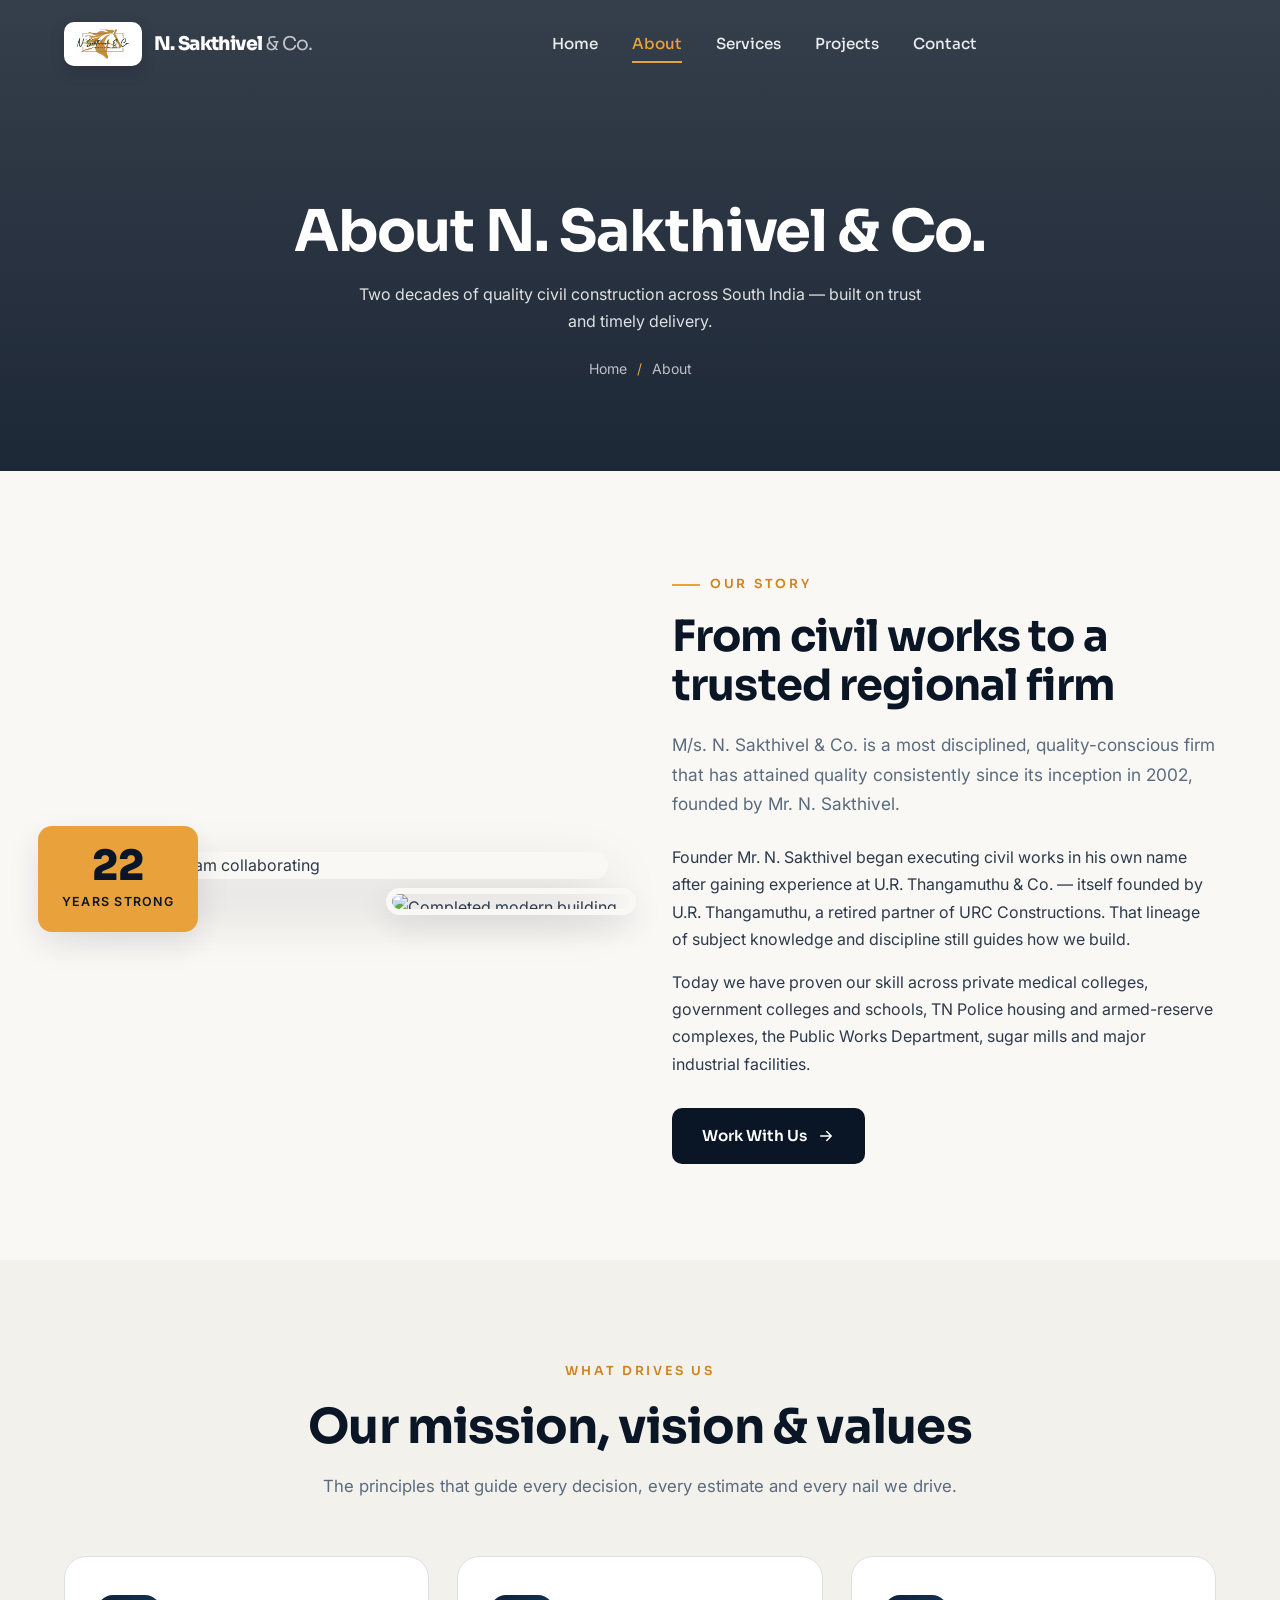
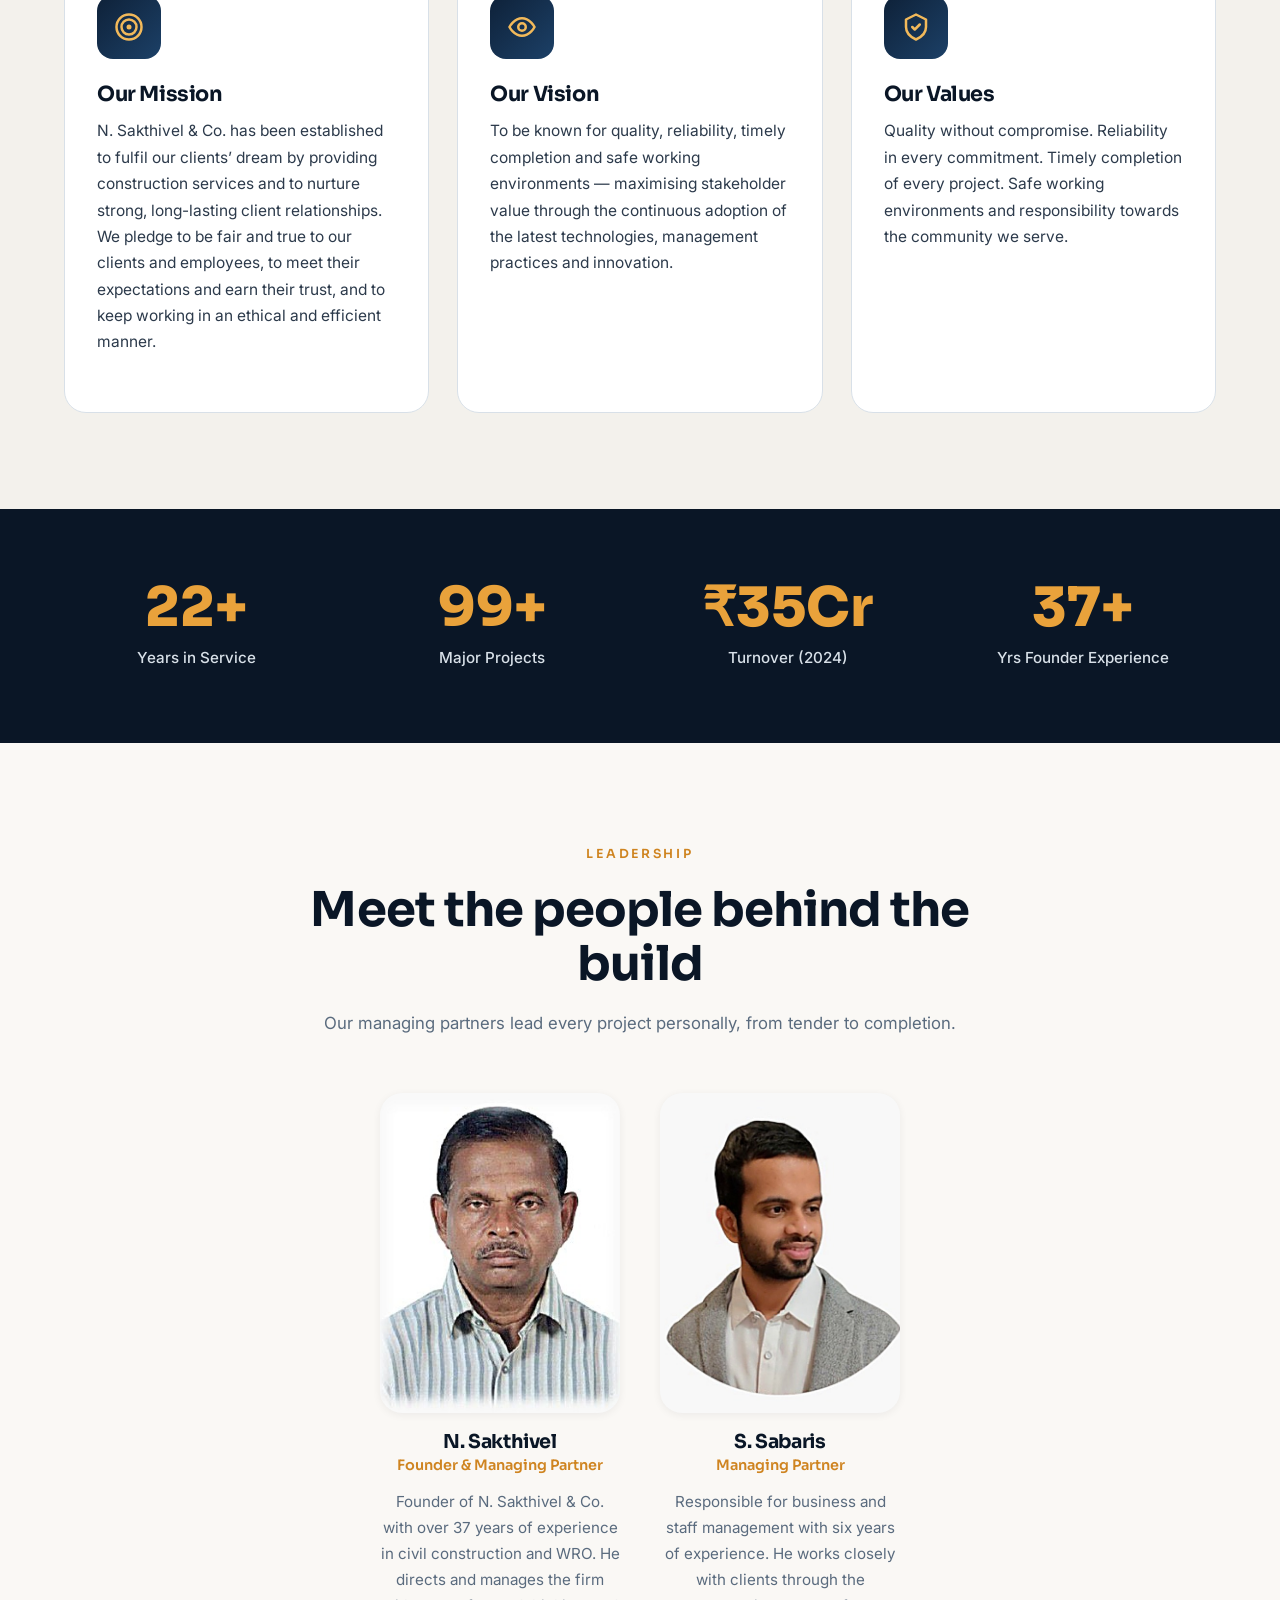
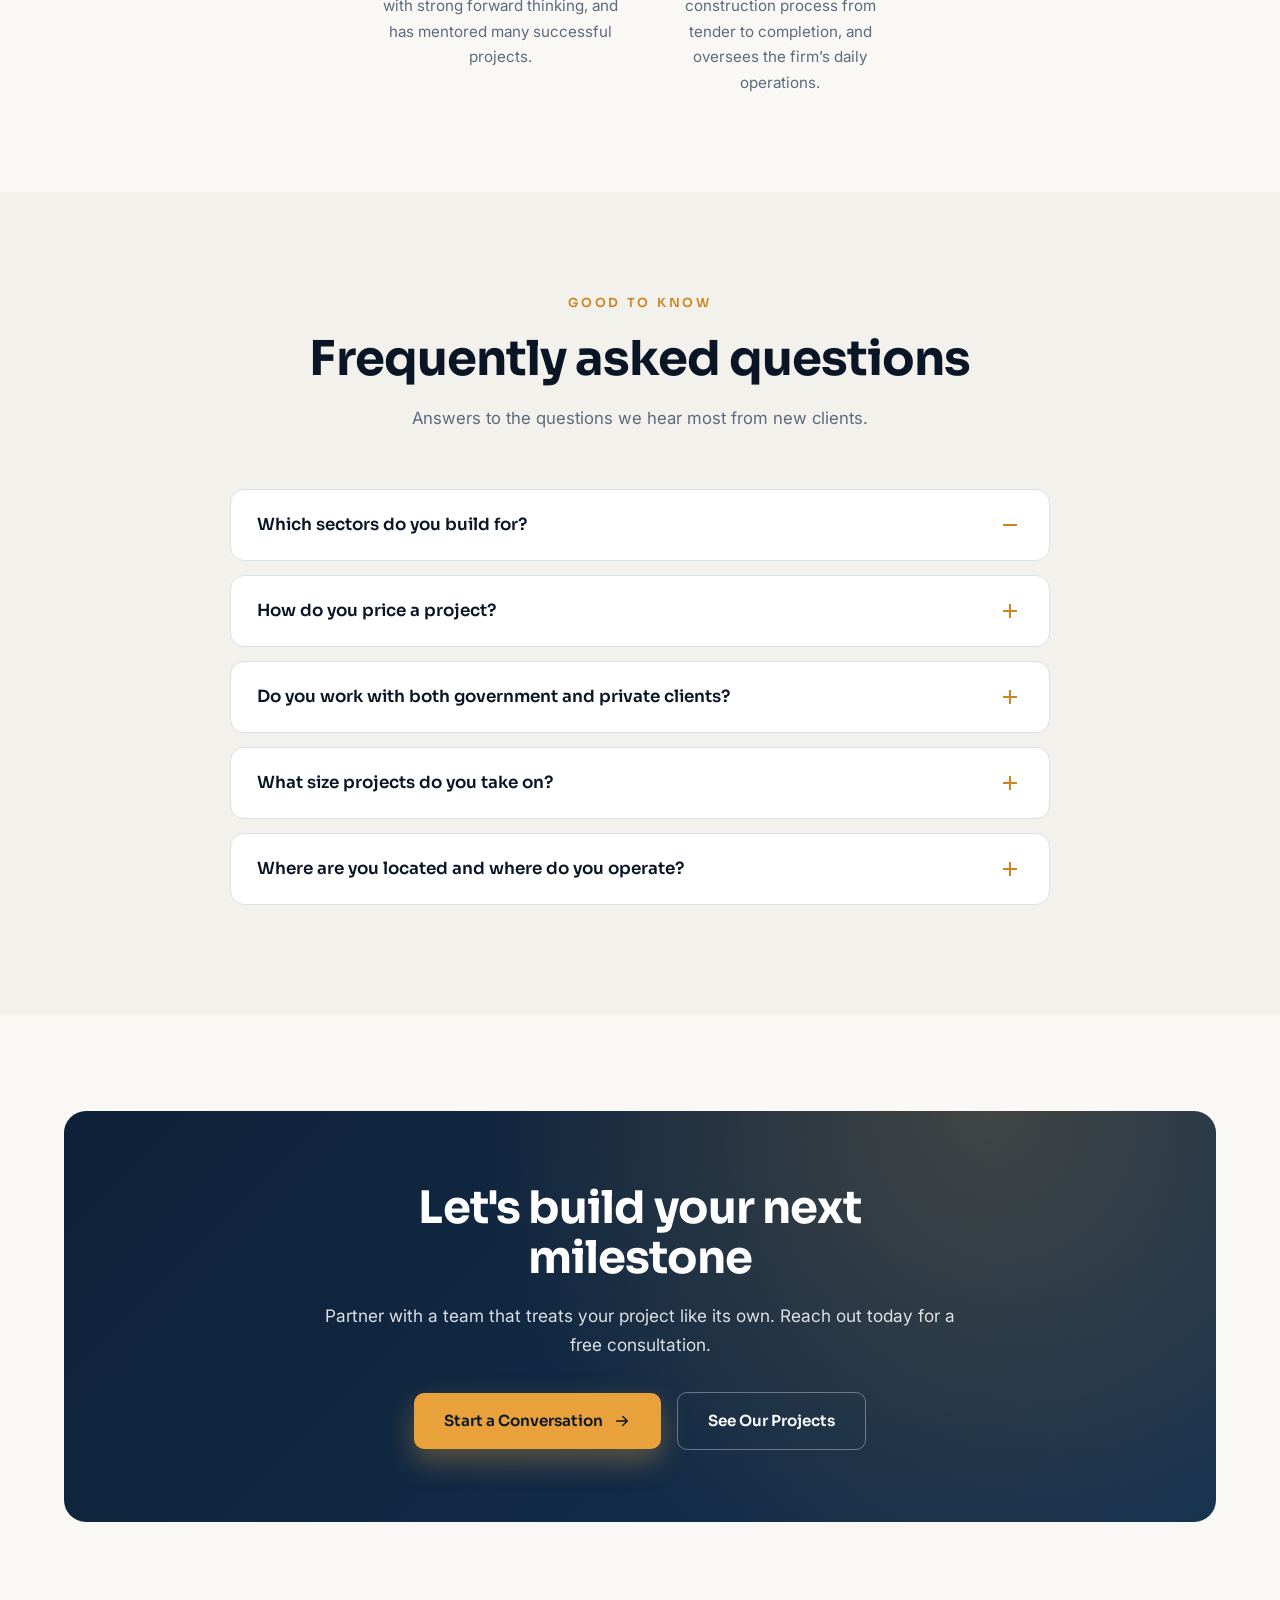
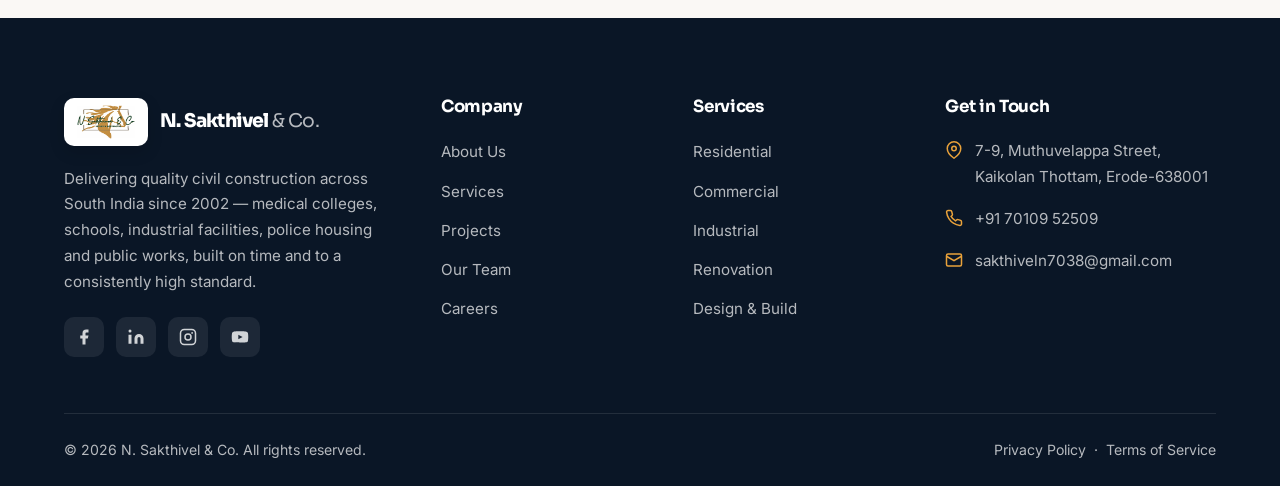
==== commit 435d7151: "Remove header phone & contact form, bump project count, add animations - Remove phone number from he" ====
--- a/about.html
+++ b/about.html
@@ -8,7 +8,7 @@
     <link rel="preconnect" href="https://fonts.googleapis.com" />
     <link rel="preconnect" href="https://fonts.gstatic.com" crossorigin />
     <link href="https://fonts.googleapis.com/css2?family=Sora:wght@400;500;600;700;800&family=Inter:wght@400;500;600&display=swap" rel="stylesheet" />
-    <link rel="stylesheet" href="css/style.css?v=7" />
+    <link rel="stylesheet" href="css/style.css?v=8" />
     <link rel="icon" type="image/png" href="images/favicon.png" />
     <link rel="canonical" href="https://www.your-domain.com/about.html" />
     <meta property="og:type" content="website" />
@@ -86,17 +86,6 @@
           <a href="contact.html">Contact</a>
         </nav>
         <div class="nav__cta">
-          <a href="tel:+917010952509" class="nav__phone">
-            <svg viewBox="0 0 24 24" fill="none">
-              <path
-                d="M22 16.92v3a2 2 0 0 1-2.18 2 19.79 19.79 0 0 1-8.63-3.07 19.5 19.5 0 0 1-6-6 19.79 19.79 0 0 1-3.07-8.67A2 2 0 0 1 4.11 2h3a2 2 0 0 1 2 1.72c.13.96.36 1.9.7 2.81a2 2 0 0 1-.45 2.11L8.09 9.91a16 16 0 0 0 6 6l1.27-1.27a2 2 0 0 1 2.11-.45c.91.34 1.85.57 2.81.7A2 2 0 0 1 22 16.92Z"
-                stroke="currentColor"
-                stroke-width="2"
-                stroke-linecap="round"
-                stroke-linejoin="round" />
-            </svg>
-            +91 70109 52509
-          </a>
           <button class="nav__toggle" aria-label="Toggle menu"><span></span><span></span><span></span></button>
         </div>
       </div>
@@ -203,7 +192,7 @@
             <div class="label">Years in Service</div>
           </div>
           <div class="stat-block reveal" data-delay="1">
-            <div class="num"><span data-count="11">11</span>+</div>
+            <div class="num"><span data-count="100">100</span>+</div>
             <div class="label">Major Projects</div>
           </div>
           <div class="stat-block reveal" data-delay="2">
@@ -433,6 +422,6 @@
       ><svg viewBox="0 0 24 24" fill="none">
         <path d="M12 19V5M5 12l7-7 7 7" stroke="currentColor" stroke-width="2" stroke-linecap="round" stroke-linejoin="round" /></svg
     ></a>
-    <script src="js/main.js?v=7"></script>
+    <script src="js/main.js?v=8"></script>
   </body>
 </html>
--- a/css/style.css
+++ b/css/style.css
@@ -214,6 +214,24 @@
   background: var(--amber-500);
   color: var(--navy-900);
   box-shadow: 0 12px 28px rgba(233, 162, 59, 0.35);
+  position: relative;
+  overflow: hidden;
+}
+
+.btn--primary::after {
+  content: "";
+  position: absolute;
+  top: 0;
+  left: -100%;
+  width: 50%;
+  height: 100%;
+  background: linear-gradient(to right, rgba(255,255,255,0) 0%, rgba(255,255,255,0.3) 50%, rgba(255,255,255,0) 100%);
+  transform: skewX(-20deg);
+  transition: all 0.6s ease;
+}
+
+.btn--primary:hover::after {
+  left: 150%;
 }
 
 .btn--primary:hover {
@@ -225,6 +243,24 @@
 .btn--dark {
   background: var(--navy-900);
   color: var(--white);
+  position: relative;
+  overflow: hidden;
+}
+
+.btn--dark::after {
+  content: "";
+  position: absolute;
+  top: 0;
+  left: -100%;
+  width: 50%;
+  height: 100%;
+  background: linear-gradient(to right, rgba(255,255,255,0) 0%, rgba(255,255,255,0.15) 50%, rgba(255,255,255,0) 100%);
+  transform: skewX(-20deg);
+  transition: all 0.6s ease;
+}
+
+.btn--dark:hover::after {
+  left: 150%;
 }
 
 .btn--dark:hover {
@@ -236,6 +272,24 @@
 .btn--ghost {
   border: 1.5px solid rgba(255, 255, 255, 0.35);
   color: var(--white);
+  position: relative;
+  overflow: hidden;
+}
+
+.btn--ghost::after {
+  content: "";
+  position: absolute;
+  top: 0;
+  left: -100%;
+  width: 50%;
+  height: 100%;
+  background: linear-gradient(to right, rgba(255, 255, 255, 0) 0%, rgba(255, 255, 255, 0.25) 50%, rgba(255, 255, 255, 0) 100%);
+  transform: skewX(-20deg);
+  transition: all 0.6s ease;
+}
+
+.btn--ghost:hover::after {
+  left: 150%;
 }
 
 .btn--ghost:hover {
@@ -246,6 +300,24 @@
 .btn--outline {
   border: 1.5px solid var(--slate-200);
   color: var(--navy-900);
+  position: relative;
+  overflow: hidden;
+}
+
+.btn--outline::after {
+  content: "";
+  position: absolute;
+  top: 0;
+  left: -100%;
+  width: 50%;
+  height: 100%;
+  background: linear-gradient(to right, rgba(15, 23, 42, 0) 0%, rgba(15, 23, 42, 0.08) 50%, rgba(15, 23, 42, 0) 100%);
+  transform: skewX(-20deg);
+  transition: all 0.6s ease;
+}
+
+.btn--outline:hover::after {
+  left: 150%;
 }
 
 .btn--outline:hover {
@@ -304,6 +376,11 @@
   border-radius: 10px;
   padding: 5px 11px;
   box-shadow: 0 6px 16px rgba(0, 0, 0, 0.14);
+  transition: transform 0.4s var(--ease);
+}
+
+.brand:hover .brand__logo {
+  transform: scale(1.06) rotate(-2deg);
 }
 
 .header.scrolled .brand__logo {
@@ -645,11 +722,67 @@
   color: rgba(255, 255, 255, 0.45);
   font-size: 1.05rem;
   letter-spacing: 0.04em;
-  transition: color 0.3s;
+  display: inline-block;
+  transition: color 0.3s, transform 0.4s var(--ease);
 }
 
 .trustbar span:hover {
   color: var(--amber-400);
+  transform: translateY(-3px) scale(1.02);
+}
+
+/* ---------- Clients marquee (auto-scrolling loop) ---------- */
+.marquee {
+  position: relative;
+  overflow: hidden;
+  -webkit-mask-image: linear-gradient(to right, transparent, #000 7%, #000 93%, transparent);
+  mask-image: linear-gradient(to right, transparent, #000 7%, #000 93%, transparent);
+}
+.marquee__track {
+  display: flex;
+  width: max-content;
+  animation: marquee-scroll 40s linear infinite;
+}
+.marquee:hover .marquee__track {
+  animation-play-state: paused;
+}
+.marquee__item {
+  flex: 0 0 auto;
+  display: flex;
+  align-items: center;
+  gap: 38px;
+  padding-right: 38px;
+  font-family: var(--font-display);
+  font-weight: 700;
+  font-size: 1.15rem;
+  color: var(--slate-400);
+  white-space: nowrap;
+  transition: color 0.3s;
+}
+.marquee__item::after {
+  content: "";
+  width: 6px;
+  height: 6px;
+  border-radius: 50%;
+  background: var(--amber-500);
+  opacity: 0.55;
+  flex-shrink: 0;
+}
+.marquee__item:hover {
+  color: var(--navy-900);
+}
+@keyframes marquee-scroll {
+  from {
+    transform: translateX(0);
+  }
+  to {
+    transform: translateX(-50%);
+  }
+}
+@media (prefers-reduced-motion: reduce) {
+  .marquee__track {
+    animation: none;
+  }
 }
 
 /* ---------- Feature / About split ---------- */
@@ -730,6 +863,11 @@
   display: flex;
   gap: 14px;
   align-items: flex-start;
+  transition: transform 0.3s var(--ease);
+}
+
+.check-list li:hover {
+  transform: translateX(6px);
 }
 
 .check-list .ic {
@@ -741,12 +879,23 @@
   display: grid;
   place-items: center;
   margin-top: 2px;
+  transition: transform 0.4s var(--ease), background 0.4s var(--ease);
+}
+
+.check-list li:hover .ic {
+  transform: scale(1.15) rotate(10deg);
+  background: var(--amber-500);
 }
 
 .check-list .ic svg {
   width: 14px;
   height: 14px;
   color: var(--amber-600);
+  transition: color 0.4s var(--ease);
+}
+
+.check-list li:hover .ic svg {
+  color: var(--navy-900);
 }
 
 .check-list b {
@@ -797,7 +946,7 @@
   background: var(--amber-500);
   transform: scaleX(0);
   transform-origin: left;
-  transition: transform 0.4s var(--ease);
+  transition: transform 0.8s var(--ease);
 }
 
 .service-card[data-href] {
@@ -836,8 +985,14 @@
   transition: color 0.4s;
 }
 
+@keyframes icon-bounce {
+  0%, 100% { transform: translateY(0); }
+  50% { transform: translateY(-4px); }
+}
+
 .service-card:hover .service-card__icon svg {
   color: var(--navy-900);
+  animation: icon-bounce 1.2s ease-in-out infinite;
 }
 
 .service-card h3 {
@@ -922,11 +1077,13 @@
   font-size: 3.2rem;
   color: var(--slate-200);
   line-height: 1;
-  transition: color 0.3s;
+  display: inline-block;
+  transition: color 0.4s var(--ease), transform 0.4s var(--ease);
 }
 
 .process-step:hover .process-step__num {
   color: var(--amber-500);
+  transform: translateY(-6px) scale(1.05);
 }
 
 .process-step h3 {
@@ -1208,6 +1365,12 @@
   height: 100%;
   display: flex;
   flex-direction: column;
+  transition: transform 0.4s var(--ease), box-shadow 0.4s var(--ease);
+}
+
+.testimonial-card:hover {
+  transform: translateY(-6px);
+  box-shadow: var(--shadow-md);
 }
 
 .testimonial-card .stars {
@@ -1242,6 +1405,12 @@
   font-family: var(--font-display);
   font-weight: 700;
   font-size: 1.1rem;
+  transition: transform 0.5s var(--ease), box-shadow 0.5s var(--ease);
+}
+
+.testimonial-card:hover .avatar {
+  transform: scale(1.1) rotate(-8deg);
+  box-shadow: 0 4px 12px rgba(10, 22, 38, 0.15);
 }
 
 .testimonial-card .name {
@@ -1256,12 +1425,20 @@
 }
 
 /* ---------- CTA Band ---------- */
+@keyframes gradient-shift {
+  0% { background-position: 0% 50%; }
+  50% { background-position: 100% 50%; }
+  100% { background-position: 0% 50%; }
+}
+
 .cta-band {
   position: relative;
   color: var(--white);
   text-align: center;
   overflow: hidden;
-  background: linear-gradient(135deg, var(--navy-800), var(--navy-700));
+  background: linear-gradient(135deg, var(--navy-800), var(--navy-700), var(--navy-900), var(--navy-600));
+  background-size: 300% 300%;
+  animation: gradient-shift 12s ease infinite;
   border-radius: var(--radius-lg);
   padding: 72px 40px;
 }
@@ -1463,9 +1640,26 @@
   align-items: start;
 }
 
+.contact-intro {
+  max-width: 660px;
+  margin: 0 auto 48px;
+  text-align: center;
+}
+
 .contact-info {
   display: grid;
   gap: 22px;
+}
+
+.contact-info--row {
+  grid-template-columns: repeat(auto-fit, minmax(260px, 1fr));
+}
+
+.contact-info--row .contact-info__item {
+  flex-direction: column;
+  align-items: center;
+  text-align: center;
+  padding: 32px 24px;
 }
 
 .contact-info__item {
@@ -1705,11 +1899,13 @@
   transition:
     opacity 0.8s var(--ease),
     transform 0.8s var(--ease);
+  will-change: opacity, transform;
 }
 
 .reveal.visible {
   opacity: 1;
   transform: none;
+  will-change: auto;
 }
 
 .reveal[data-delay="1"] {
@@ -1722,6 +1918,116 @@
 
 .reveal[data-delay="3"] {
   transition-delay: 0.3s;
+}
+
+/* ---------- Entrance animations ---------- */
+@keyframes intro-up {
+  from {
+    opacity: 0;
+    transform: translateY(28px);
+  }
+  to {
+    opacity: 1;
+    transform: none;
+  }
+}
+
+/* Hero (homepage) — staggered entrance on load */
+.hero__badge,
+.hero h1,
+.hero p,
+.hero__actions,
+.hero__stats {
+  opacity: 0;
+  animation: intro-up 0.9s var(--ease) forwards;
+}
+
+.hero__badge {
+  animation-delay: 0.15s;
+}
+.hero h1 {
+  animation-delay: 0.3s;
+}
+.hero p {
+  animation-delay: 0.45s;
+}
+.hero__actions {
+  animation-delay: 0.6s;
+}
+.hero__stats {
+  animation-delay: 0.75s;
+}
+
+/* Inner-page banners — lighter staggered entrance */
+.banner h1,
+.banner p,
+.banner .crumbs {
+  opacity: 0;
+  animation: intro-up 0.8s var(--ease) forwards;
+}
+
+.banner h1 {
+  animation-delay: 0.1s;
+}
+.banner p {
+  animation-delay: 0.25s;
+}
+.banner .crumbs {
+  animation-delay: 0.4s;
+}
+
+/* Scroll hint fades out once the hero is scrolled past */
+.scroll-hint {
+  transition: opacity 0.4s ease;
+}
+.scroll-hint.hide {
+  opacity: 0;
+  pointer-events: none;
+}
+
+/* Counter "pop" when the number finishes counting */
+@keyframes count-pop {
+  0% {
+    transform: scale(1);
+  }
+  45% {
+    transform: scale(1.13);
+  }
+  100% {
+    transform: scale(1);
+  }
+}
+[data-count].count-done {
+  display: inline-block;
+  animation: count-pop 0.5s var(--ease);
+}
+
+/* Respect users who prefer reduced motion */
+@media (prefers-reduced-motion: reduce) {
+  *,
+  *::before,
+  *::after {
+    animation-duration: 0.001ms !important;
+    animation-iteration-count: 1 !important;
+    transition-duration: 0.001ms !important;
+    scroll-behavior: auto !important;
+  }
+
+  .reveal {
+    opacity: 1;
+    transform: none;
+  }
+
+  .hero__badge,
+  .hero h1,
+  .hero p,
+  .hero__actions,
+  .hero__stats,
+  .banner h1,
+  .banner p,
+  .banner .crumbs {
+    opacity: 1;
+  }
 }
 
 /* Back to top */
@@ -1764,7 +2070,6 @@
    Responsive
    ================================================================= */
 @media (max-width: 992px) {
-
   .split,
   .contact-grid {
     grid-template-columns: 1fr;
@@ -1824,6 +2129,32 @@
   .nav__links a {
     color: var(--white);
     font-size: 1.1rem;
+    opacity: 0;
+    transform: translateX(24px);
+    transition:
+      opacity 0.35s var(--ease),
+      transform 0.35s var(--ease);
+  }
+
+  .nav__links.open a {
+    opacity: 1;
+    transform: none;
+  }
+
+  .nav__links.open a:nth-child(1) {
+    transition-delay: 0.12s;
+  }
+  .nav__links.open a:nth-child(2) {
+    transition-delay: 0.18s;
+  }
+  .nav__links.open a:nth-child(3) {
+    transition-delay: 0.24s;
+  }
+  .nav__links.open a:nth-child(4) {
+    transition-delay: 0.3s;
+  }
+  .nav__links.open a:nth-child(5) {
+    transition-delay: 0.36s;
   }
 
   .header.scrolled .nav__links a {
@@ -2041,4 +2372,4 @@
   .footer .brand__logo {
     height: 42px;
   }
-}+}
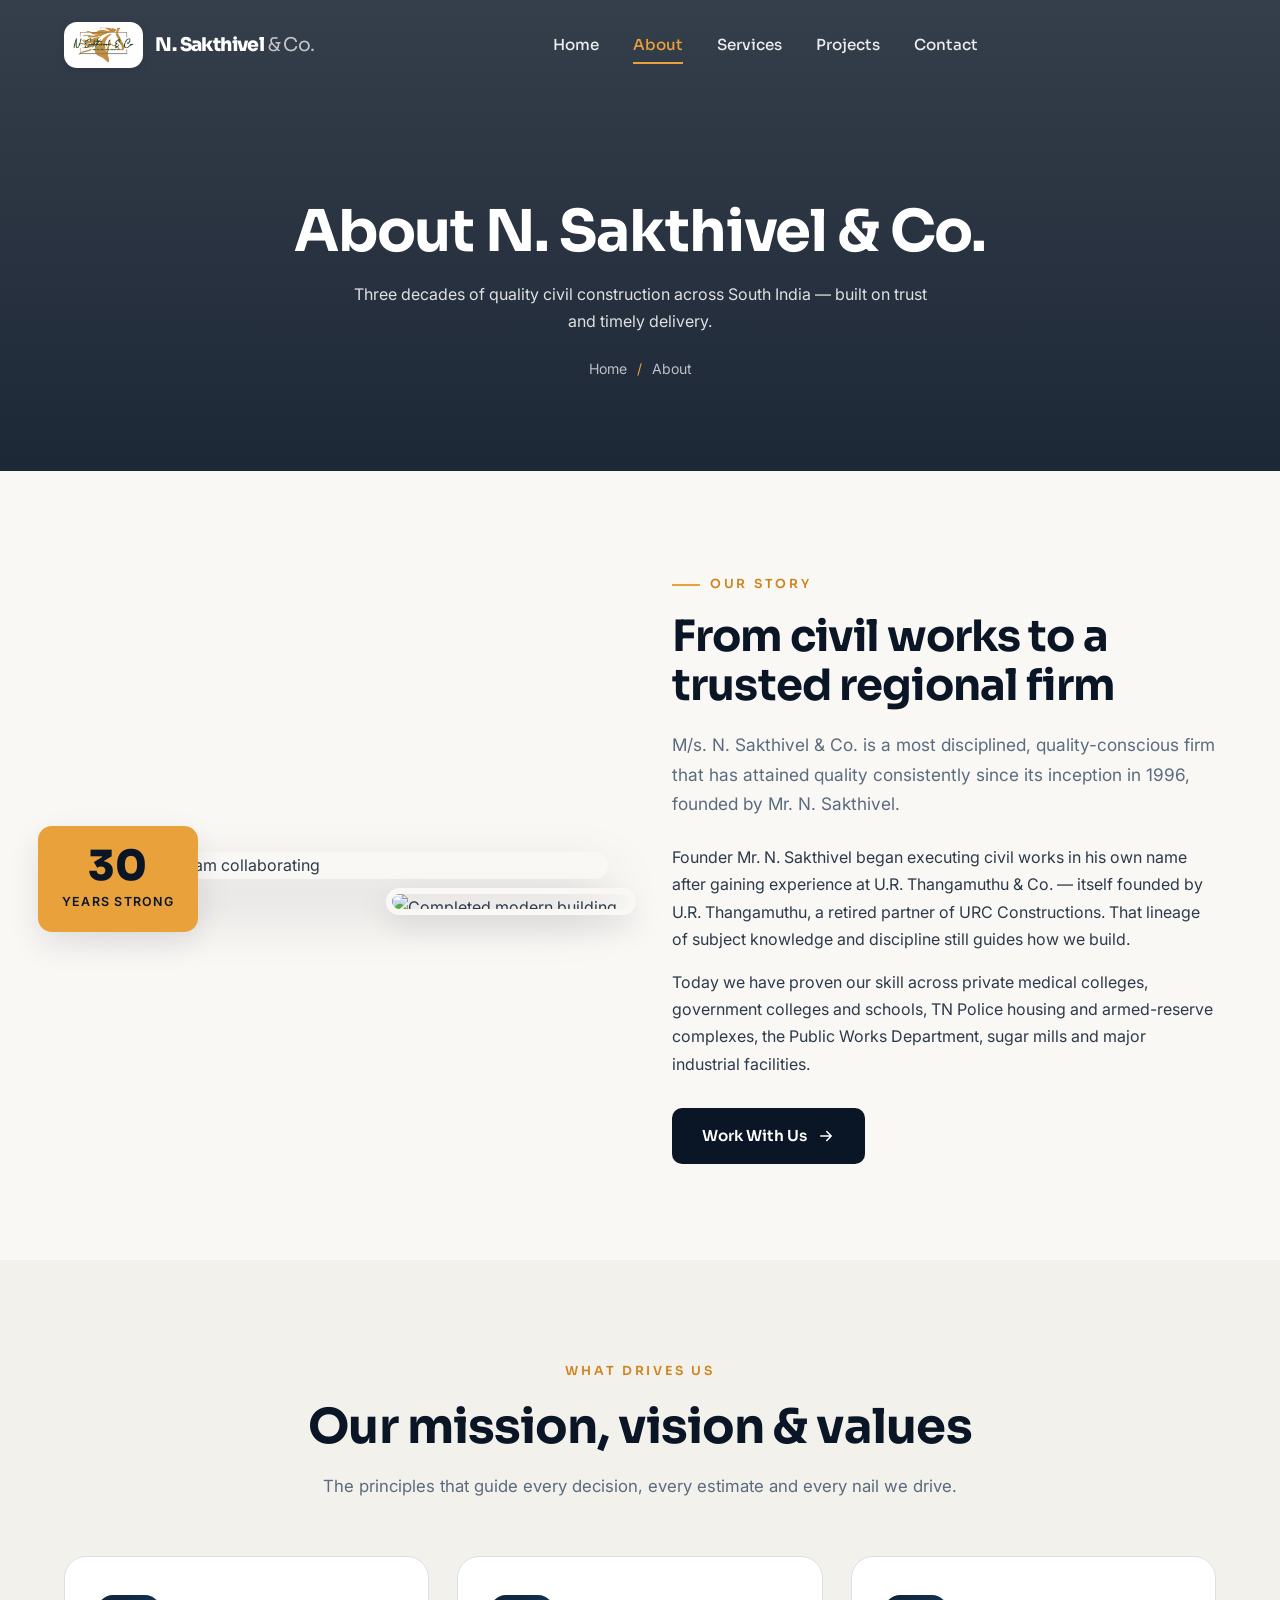
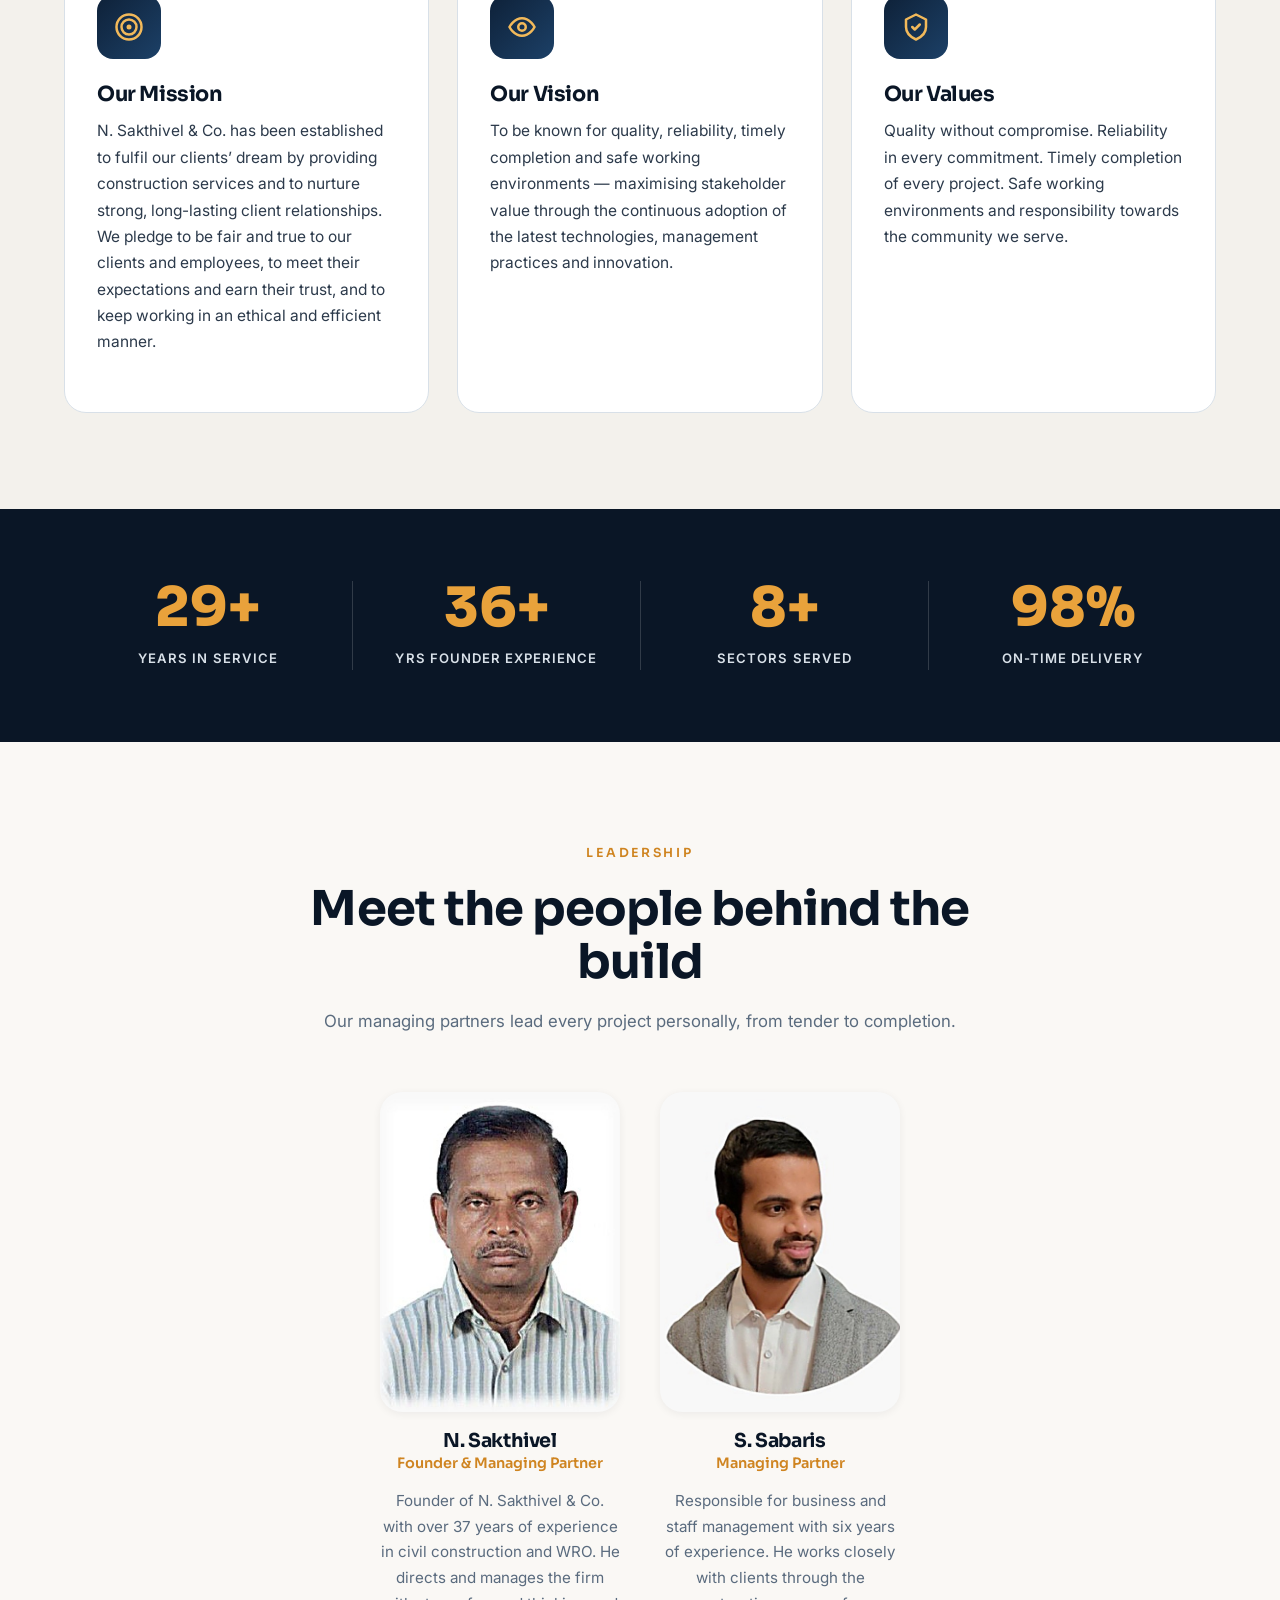
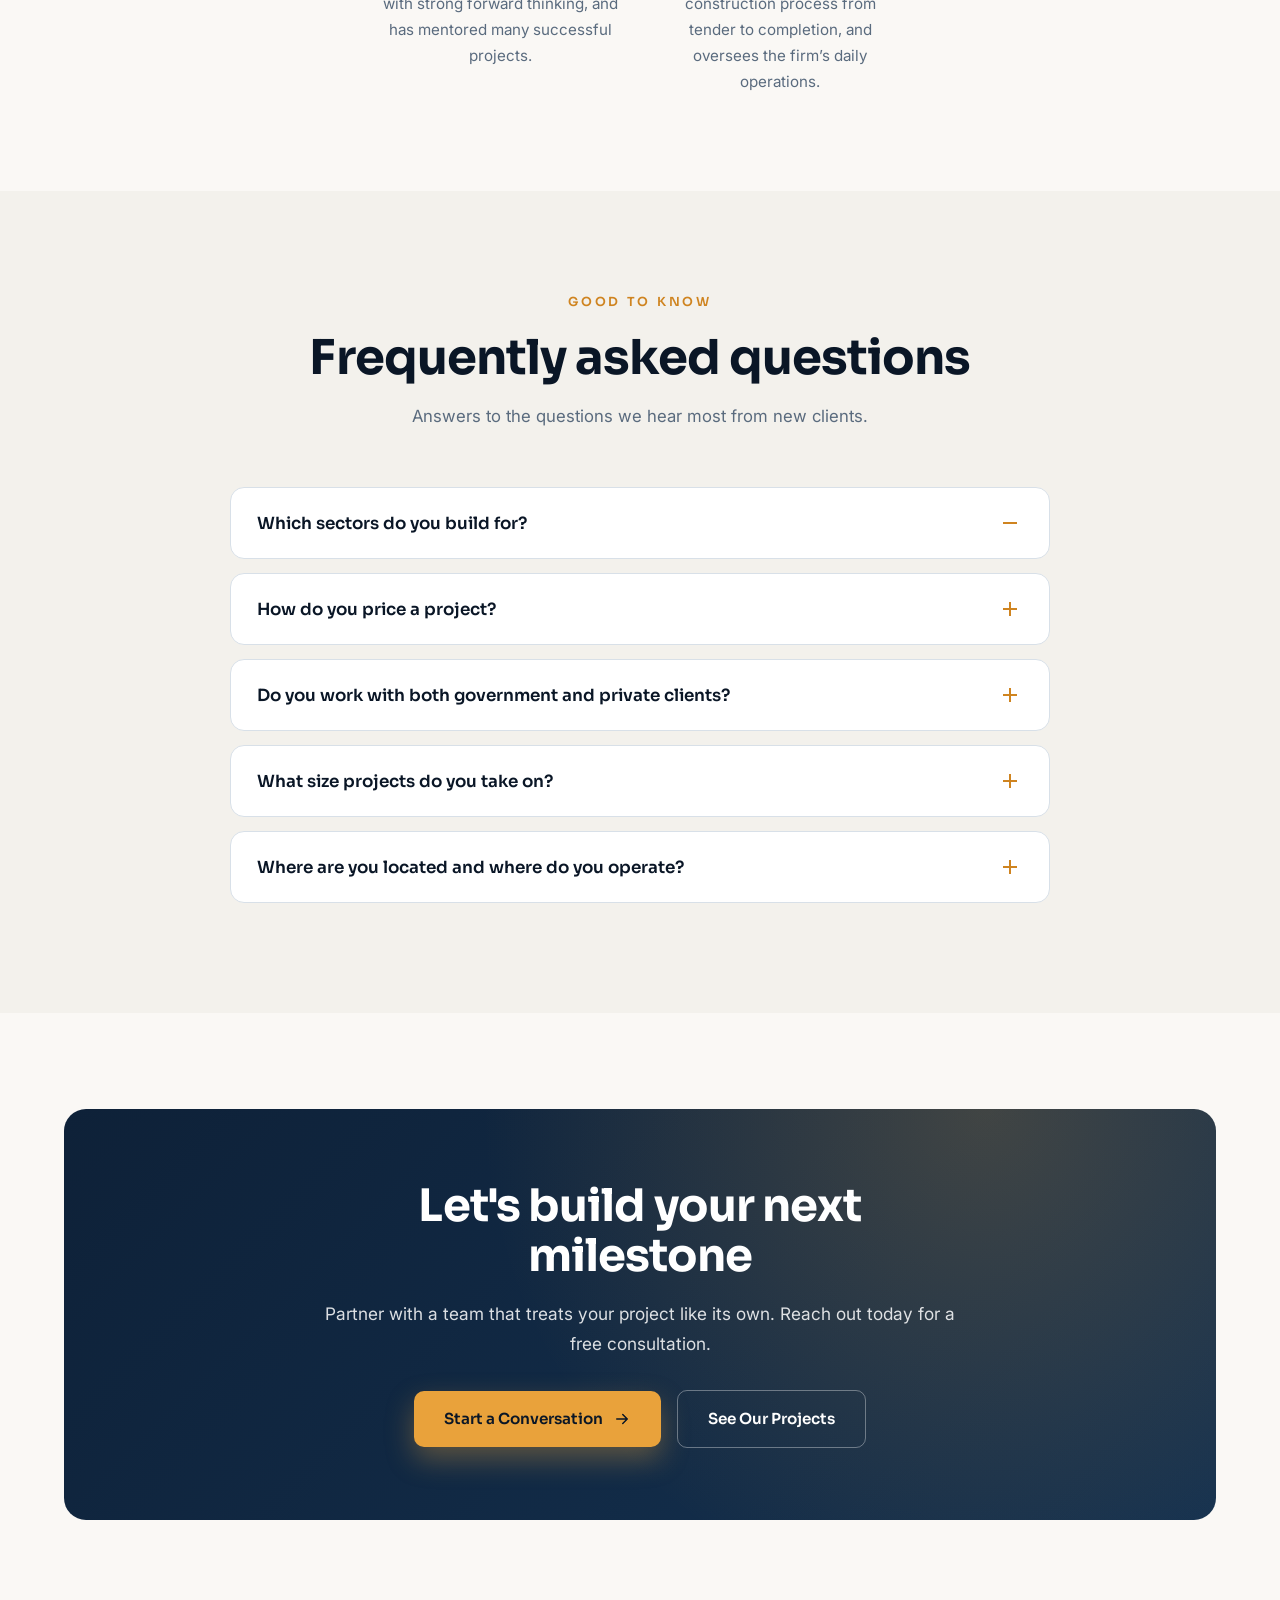
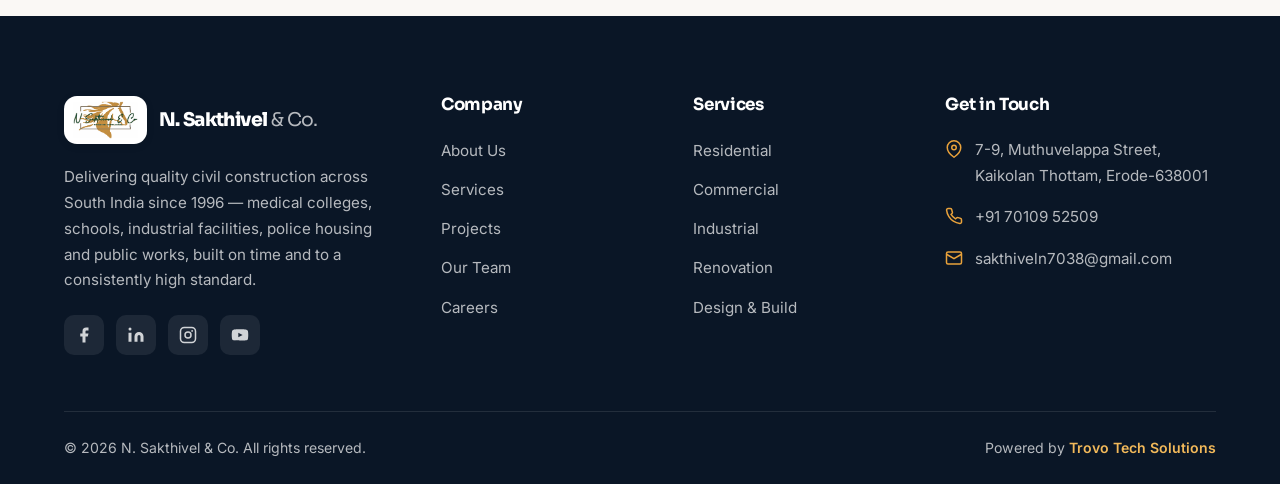
==== commit 071ac2fd: "Correct founding year to 1996, rework stats, footer credit link - Change founding year from 2002 to " ====
--- a/about.html
+++ b/about.html
@@ -4,22 +4,22 @@
     <meta charset="UTF-8" />
     <meta name="viewport" content="width=device-width, initial-scale=1.0" />
     <title>About Us — N. Sakthivel &amp; Co.</title>
-    <meta name="description" content="Learn about N. Sakthivel & Co. — a quality-conscious civil construction firm in Erode founded in 2002, our story, vision, mission and leadership." />
+    <meta name="description" content="Learn about N. Sakthivel & Co. — a quality-conscious civil construction firm in Erode founded in 1996, our story, vision, mission and leadership." />
     <link rel="preconnect" href="https://fonts.googleapis.com" />
     <link rel="preconnect" href="https://fonts.gstatic.com" crossorigin />
     <link href="https://fonts.googleapis.com/css2?family=Sora:wght@400;500;600;700;800&family=Inter:wght@400;500;600&display=swap" rel="stylesheet" />
-    <link rel="stylesheet" href="css/style.css?v=8" />
+    <link rel="stylesheet" href="css/style.css?v=16" />
     <link rel="icon" type="image/png" href="images/favicon.png" />
     <link rel="canonical" href="https://www.your-domain.com/about.html" />
     <meta property="og:type" content="website" />
     <meta property="og:site_name" content="N. Sakthivel &amp; Co." />
     <meta property="og:title" content="About Us — N. Sakthivel &amp; Co." />
-    <meta property="og:description" content="Learn about N. Sakthivel & Co. — a quality-conscious civil construction firm in Erode founded in 2002, our story, vision, mission and leadership." />
+    <meta property="og:description" content="Learn about N. Sakthivel & Co. — a quality-conscious civil construction firm in Erode founded in 1996, our story, vision, mission and leadership." />
     <meta property="og:url" content="https://www.your-domain.com/about.html" />
     <meta property="og:image" content="https://www.your-domain.com/images/logo.png" />
     <meta name="twitter:card" content="summary" />
     <meta name="twitter:title" content="About Us — N. Sakthivel &amp; Co." />
-    <meta name="twitter:description" content="Learn about N. Sakthivel & Co. — a quality-conscious civil construction firm in Erode founded in 2002, our story, vision, mission and leadership." />
+    <meta name="twitter:description" content="Learn about N. Sakthivel & Co. — a quality-conscious civil construction firm in Erode founded in 1996, our story, vision, mission and leadership." />
     <meta name="twitter:image" content="https://www.your-domain.com/images/logo.png" />
     <meta name="theme-color" content="#0a1626" />
     <script type="application/ld+json">
@@ -28,13 +28,13 @@
         "@type": "GeneralContractor",
         "name": "N. Sakthivel & Co.",
         "alternateName": ["N Sakthivel and Co", "N. Sakthivel and Company", "N Sakthivel & Co"],
-        "description": "Quality-conscious civil construction firm in Erode, Tamil Nadu, delivering schools, colleges, medical colleges, hospitals, industrial, government and commercial buildings across South India since 2002.",
+        "description": "Quality-conscious civil construction firm in Erode, Tamil Nadu, delivering schools, colleges, medical colleges, hospitals, industrial, government and commercial buildings across South India since 1996.",
         "url": "https://www.your-domain.com/",
         "logo": "https://www.your-domain.com/images/logo.png",
         "image": "https://www.your-domain.com/images/logo.png",
         "telephone": "+91-70109-52509",
         "email": "sakthiveln7038@gmail.com",
-        "foundingDate": "2002",
+        "foundingDate": "1996",
         "priceRange": "₹₹",
         "address": {
           "@type": "PostalAddress",
@@ -95,7 +95,7 @@
     <section class="banner">
       <div class="container">
         <h1>About N. Sakthivel &amp; Co.</h1>
-        <p>Two decades of quality civil construction across South India — built on trust and timely delivery.</p>
+        <p>Three decades of quality civil construction across South India — built on trust and timely delivery.</p>
         <div class="crumbs"><a href="index.html">Home</a><span class="sep">/</span><span>About</span></div>
       </div>
     </section>
@@ -105,7 +105,7 @@
       <div class="container split">
         <div class="split__media reveal">
           <div class="experience-badge">
-            <div class="y">22</div>
+            <div class="y" data-since="1996">30</div>
             <div class="t">Years Strong</div>
           </div>
           <img src="https://images.unsplash.com/photo-1521737604893-d14cc237f11d?auto=format&fit=crop&w=900&q=80" alt="Construction team collaborating" />
@@ -114,7 +114,7 @@
         <div class="reveal" data-delay="1">
           <span class="eyebrow">Our Story</span>
           <h2>From civil works to a trusted regional firm</h2>
-          <p class="lead">M/s. N. Sakthivel & Co. is a most disciplined, quality-conscious firm that has attained quality consistently since its inception in 2002, founded by Mr. N. Sakthivel.</p>
+          <p class="lead">M/s. N. Sakthivel & Co. is a most disciplined, quality-conscious firm that has attained quality consistently since its inception in 1996, founded by Mr. N. Sakthivel.</p>
           <p>
             Founder Mr. N. Sakthivel began executing civil works in his own name after gaining experience at U.R. Thangamuthu & Co. — itself founded by U.R. Thangamuthu, a retired partner of URC Constructions. That
             lineage of subject knowledge and discipline still guides how we build.
@@ -188,20 +188,20 @@
       <div class="container">
         <div class="stats-strip">
           <div class="stat-block reveal">
-            <div class="num"><span data-count="22">22</span>+</div>
+            <div class="num"><span data-count="30" data-since="1996">30</span>+</div>
             <div class="label">Years in Service</div>
           </div>
           <div class="stat-block reveal" data-delay="1">
-            <div class="num"><span data-count="100">100</span>+</div>
-            <div class="label">Major Projects</div>
+            <div class="num"><span data-count="37" data-since="1989">37</span>+</div>
+            <div class="label">Yrs Founder Experience</div>
           </div>
           <div class="stat-block reveal" data-delay="2">
-            <div class="num">₹<span data-count="35">35</span>Cr</div>
-            <div class="label">Turnover (2024)</div>
+            <div class="num"><span data-count="8">8</span>+</div>
+            <div class="label">Sectors Served</div>
           </div>
           <div class="stat-block reveal" data-delay="3">
-            <div class="num"><span data-count="37">37</span>+</div>
-            <div class="label">Yrs Founder Experience</div>
+            <div class="num"><span data-count="100">100</span>%</div>
+            <div class="label">On-Time Delivery</div>
           </div>
         </div>
       </div>
@@ -294,7 +294,7 @@
           <div class="acc-item">
             <button class="acc-head">What size projects do you take on? <span class="plus"></span></button>
             <div class="acc-body">
-              <p>From smaller institutional buildings to multi-crore industrial, educational and government projects. Our recent works range from around ₹1.5 crore to over ₹15 crore.</p>
+              <p>From smaller institutional buildings to large-scale industrial, educational and government projects — we handle a wide range of project sizes across every sector.</p>
             </div>
           </div>
           <div class="acc-item">
@@ -338,7 +338,7 @@
               <span class="brand__name">N. Sakthivel <span>&amp; Co.</span></span>
             </a>
             <p>
-              Delivering quality civil construction across South India since 2002 — medical colleges, schools, industrial facilities, police housing and public works, built on time and to a consistently high standard.
+              Delivering quality civil construction across South India since 1996 — medical colleges, schools, industrial facilities, police housing and public works, built on time and to a consistently high standard.
             </p>
             <div class="footer__social">
               <a href="#" aria-label="Facebook"
@@ -413,7 +413,7 @@
         </div>
         <div class="footer__bottom">
           <span>© <span id="year">2026</span> N. Sakthivel &amp; Co. All rights reserved.</span>
-          <span><a href="#">Privacy Policy</a> &nbsp;·&nbsp; <a href="#">Terms of Service</a></span>
+          <span>Powered by <a href="https://www.trovotechsolutions.in" target="_blank" rel="noopener">Trovo Tech Solutions</a></span>
         </div>
       </div>
     </footer>
--- a/css/style.css
+++ b/css/style.css
@@ -368,15 +368,17 @@
 }
 
 .brand__logo {
-  height: 44px;
+  height: 46px;
   width: auto;
   display: block;
   flex-shrink: 0;
   background: #fff;
-  border-radius: 10px;
-  padding: 5px 11px;
-  box-shadow: 0 6px 16px rgba(0, 0, 0, 0.14);
-  transition: transform 0.4s var(--ease);
+  border-radius: 13px;
+  padding: 3px 7px;
+  box-shadow: 0 2px 8px rgba(0, 0, 0, 0.08);
+  transition:
+    transform 0.4s var(--ease),
+    box-shadow 0.4s var(--ease);
 }
 
 .brand:hover .brand__logo {
@@ -522,15 +524,31 @@
   align-items: center;
   color: var(--white);
   overflow: hidden;
-  background:
-    linear-gradient(180deg, rgba(10, 22, 38, 0.78), rgba(10, 22, 38, 0.88)),
-    url("https://images.unsplash.com/photo-1503387762-592deb58ef4e?auto=format&fit=crop&w=1920&q=80") center/cover;
+  background: var(--navy-900);
+}
+
+.hero__video {
+  position: absolute;
+  inset: 0;
+  width: 100%;
+  height: 100%;
+  object-fit: cover;
+  z-index: 0;
+}
+
+.hero::before {
+  content: "";
+  position: absolute;
+  inset: 0;
+  z-index: 1;
+  background: linear-gradient(180deg, rgba(10, 22, 38, 0.68), rgba(10, 22, 38, 0.9));
 }
 
 .hero::after {
   content: "";
   position: absolute;
   inset: 0;
+  z-index: 1;
   background: radial-gradient(ellipse at 70% 20%, rgba(233, 162, 59, 0.18), transparent 55%);
 }
 
@@ -589,16 +607,26 @@
   z-index: 2;
   display: grid;
   grid-template-columns: repeat(4, 1fr);
-  gap: 30px;
+  gap: 0;
   border-top: 1px solid rgba(255, 255, 255, 0.14);
   padding-top: 36px;
   margin-top: 60px;
 }
 
+.hero__stat {
+  padding: 0 22px;
+}
+.hero__stat:first-child {
+  padding-left: 0;
+}
+.hero__stat + .hero__stat {
+  border-left: 1px solid rgba(255, 255, 255, 0.18);
+}
+
 .hero__stat .num {
   font-family: var(--font-display);
   font-weight: 800;
-  font-size: 2.4rem;
+  font-size: 2.2rem;
   color: var(--white);
   line-height: 1;
 }
@@ -608,9 +636,11 @@
 }
 
 .hero__stat .label {
-  font-size: 0.88rem;
-  color: rgba(255, 255, 255, 0.7);
-  margin-top: 8px;
+  font-size: 0.78rem;
+  text-transform: uppercase;
+  letter-spacing: 0.1em;
+  color: rgba(255, 255, 255, 0.62);
+  margin-top: 12px;
 }
 
 .scroll-hint {
@@ -771,6 +801,20 @@
 .marquee__item:hover {
   color: var(--navy-900);
 }
+.marquee__logo {
+  height: 130px;
+  width: auto;
+  max-width: 320px;
+  object-fit: contain;
+  transition: transform 0.3s var(--ease);
+}
+.marquee__item:hover .marquee__logo {
+  transform: translateY(-4px) scale(1.03);
+}
+/* Show the text label only when the logo image is absent (missing/failed) */
+.marquee__logo + .marquee__label {
+  display: none;
+}
 @keyframes marquee-scroll {
   from {
     transform: translateX(0);
@@ -803,6 +847,35 @@
   width: 100%;
   height: 100%;
   object-fit: cover;
+}
+
+/* Frame clips the slow zoom to the rounded corners */
+.split__frame {
+  position: relative;
+  height: 100%;
+  border-radius: var(--radius-lg);
+  box-shadow: var(--shadow-lg);
+  overflow: hidden;
+}
+
+.split__frame img {
+  border-radius: 0;
+  box-shadow: none;
+  animation: ken-burns 22s ease-in-out infinite alternate;
+}
+
+.split__media:hover .split__frame img {
+  transform: scale(1.1);
+  transition: transform 0.6s var(--ease);
+}
+
+@keyframes ken-burns {
+  from {
+    transform: scale(1);
+  }
+  to {
+    transform: scale(1.08);
+  }
 }
 
 .split__media .accent-img {
@@ -813,6 +886,17 @@
   border: 6px solid var(--paper);
   border-radius: var(--radius);
   box-shadow: var(--shadow-md);
+  animation: float-soft 6s ease-in-out infinite;
+}
+
+@keyframes float-soft {
+  0%,
+  100% {
+    transform: translateY(0);
+  }
+  50% {
+    transform: translateY(-12px);
+  }
 }
 
 .experience-badge {
@@ -1029,11 +1113,16 @@
 .stats-strip {
   display: grid;
   grid-template-columns: repeat(4, 1fr);
-  gap: 30px;
+  gap: 0;
 }
 
 .stat-block {
   text-align: center;
+  padding: 0 30px;
+}
+
+.stat-block + .stat-block {
+  border-left: 1px solid rgba(255, 255, 255, 0.16);
 }
 
 .stat-block .num {
@@ -1046,9 +1135,11 @@
 
 .stat-block .label {
   color: var(--slate-200);
-  font-size: 0.95rem;
-  margin-top: 10px;
-  font-weight: 500;
+  font-size: 0.82rem;
+  text-transform: uppercase;
+  letter-spacing: 0.08em;
+  margin-top: 12px;
+  font-weight: 600;
 }
 
 .bg-paper .stat-block .label {
@@ -1888,8 +1979,13 @@
   font-size: 0.88rem;
 }
 
+.footer__bottom a {
+  color: var(--amber-400);
+  font-weight: 600;
+}
+
 .footer__bottom a:hover {
-  color: var(--amber-400);
+  text-decoration: underline;
 }
 
 /* ---------- Scroll reveal ---------- */
@@ -1932,30 +2028,72 @@
   }
 }
 
-/* Hero (homepage) — staggered entrance on load */
-.hero__badge,
-.hero h1,
-.hero p,
-.hero__actions,
-.hero__stats {
+/* Hero (homepage) — cinematic reveal synced to the drone video.
+   Content is hidden only when JS adds .cinematic, so it stays visible without JS. */
+.hero.cinematic .hero__badge,
+.hero.cinematic h1,
+.hero.cinematic p,
+.hero.cinematic .hero__actions,
+.hero.cinematic .hero__stats {
   opacity: 0;
+}
+
+.hero.cinematic.content-in .hero__badge,
+.hero.cinematic.content-in h1,
+.hero.cinematic.content-in p,
+.hero.cinematic.content-in .hero__actions,
+.hero.cinematic.content-in .hero__stats {
   animation: intro-up 0.9s var(--ease) forwards;
 }
 
-.hero__badge {
-  animation-delay: 0.15s;
-}
-.hero h1 {
-  animation-delay: 0.3s;
-}
-.hero p {
-  animation-delay: 0.45s;
-}
-.hero__actions {
-  animation-delay: 0.6s;
-}
-.hero__stats {
-  animation-delay: 0.75s;
+.hero.cinematic.content-in .hero__badge {
+  animation-delay: 0.05s;
+}
+.hero.cinematic.content-in h1 {
+  animation-delay: 0.2s;
+}
+.hero.cinematic.content-in p {
+  animation-delay: 0.35s;
+}
+.hero.cinematic.content-in .hero__actions {
+  animation-delay: 0.5s;
+}
+.hero.cinematic.content-in .hero__stats {
+  animation-delay: 0.65s;
+}
+
+/* Timed caption lines that play during the drone descent */
+.hero__captions {
+  position: absolute;
+  top: 50%;
+  transform: translateY(-50%);
+  max-width: 720px;
+  z-index: 3;
+  pointer-events: none;
+}
+
+.hero__caption {
+  position: absolute;
+  top: 0;
+  left: 0;
+  margin: 0;
+  font-family: var(--font-display);
+  font-weight: 800;
+  font-size: clamp(2rem, 5vw, 3.6rem);
+  line-height: 1.12;
+  letter-spacing: -0.02em;
+  color: var(--white);
+  text-shadow: 0 2px 24px rgba(0, 0, 0, 0.4);
+  opacity: 0;
+  transform: translateY(26px);
+  transition:
+    opacity 0.7s var(--ease),
+    transform 0.7s var(--ease);
+}
+
+.hero__caption.is-active {
+  opacity: 1;
+  transform: none;
 }
 
 /* Inner-page banners — lighter staggered entrance */
@@ -2196,14 +2334,24 @@
 
   .hero__stats {
     grid-template-columns: repeat(2, 1fr);
-    gap: 26px;
+    gap: 26px 18px;
     margin-top: 44px;
     padding-top: 28px;
   }
 
   .stats-strip {
     grid-template-columns: repeat(2, 1fr);
-    gap: 28px;
+    gap: 30px 18px;
+  }
+
+  /* No dividers/horizontal padding when stats wrap to a 2-column grid */
+  .hero__stat,
+  .stat-block {
+    padding: 0;
+  }
+  .hero__stat + .hero__stat,
+  .stat-block + .stat-block {
+    border-left: none;
   }
 
   .form-row {
@@ -2365,8 +2513,8 @@
   }
 
   .brand__logo {
-    height: 36px;
-    padding: 4px 9px;
+    height: 38px;
+    padding: 3px 6px;
   }
 
   .footer .brand__logo {
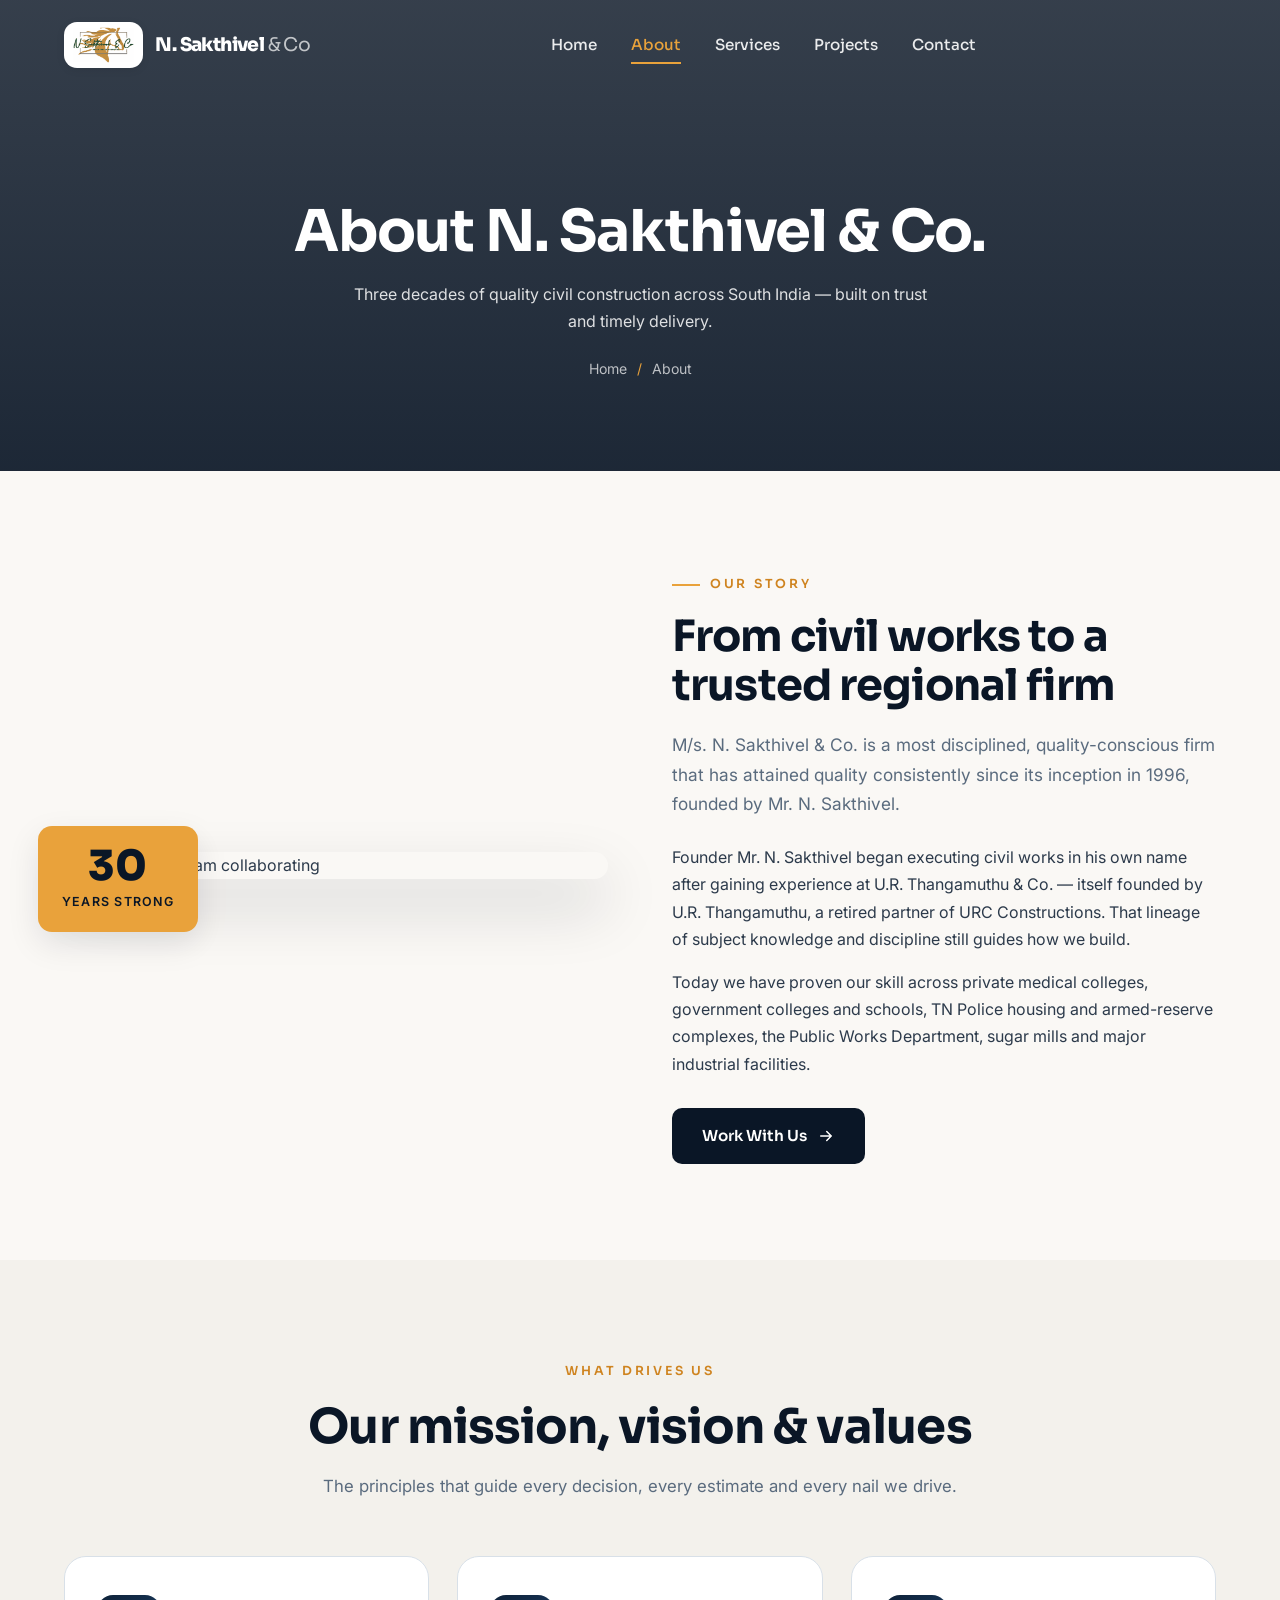
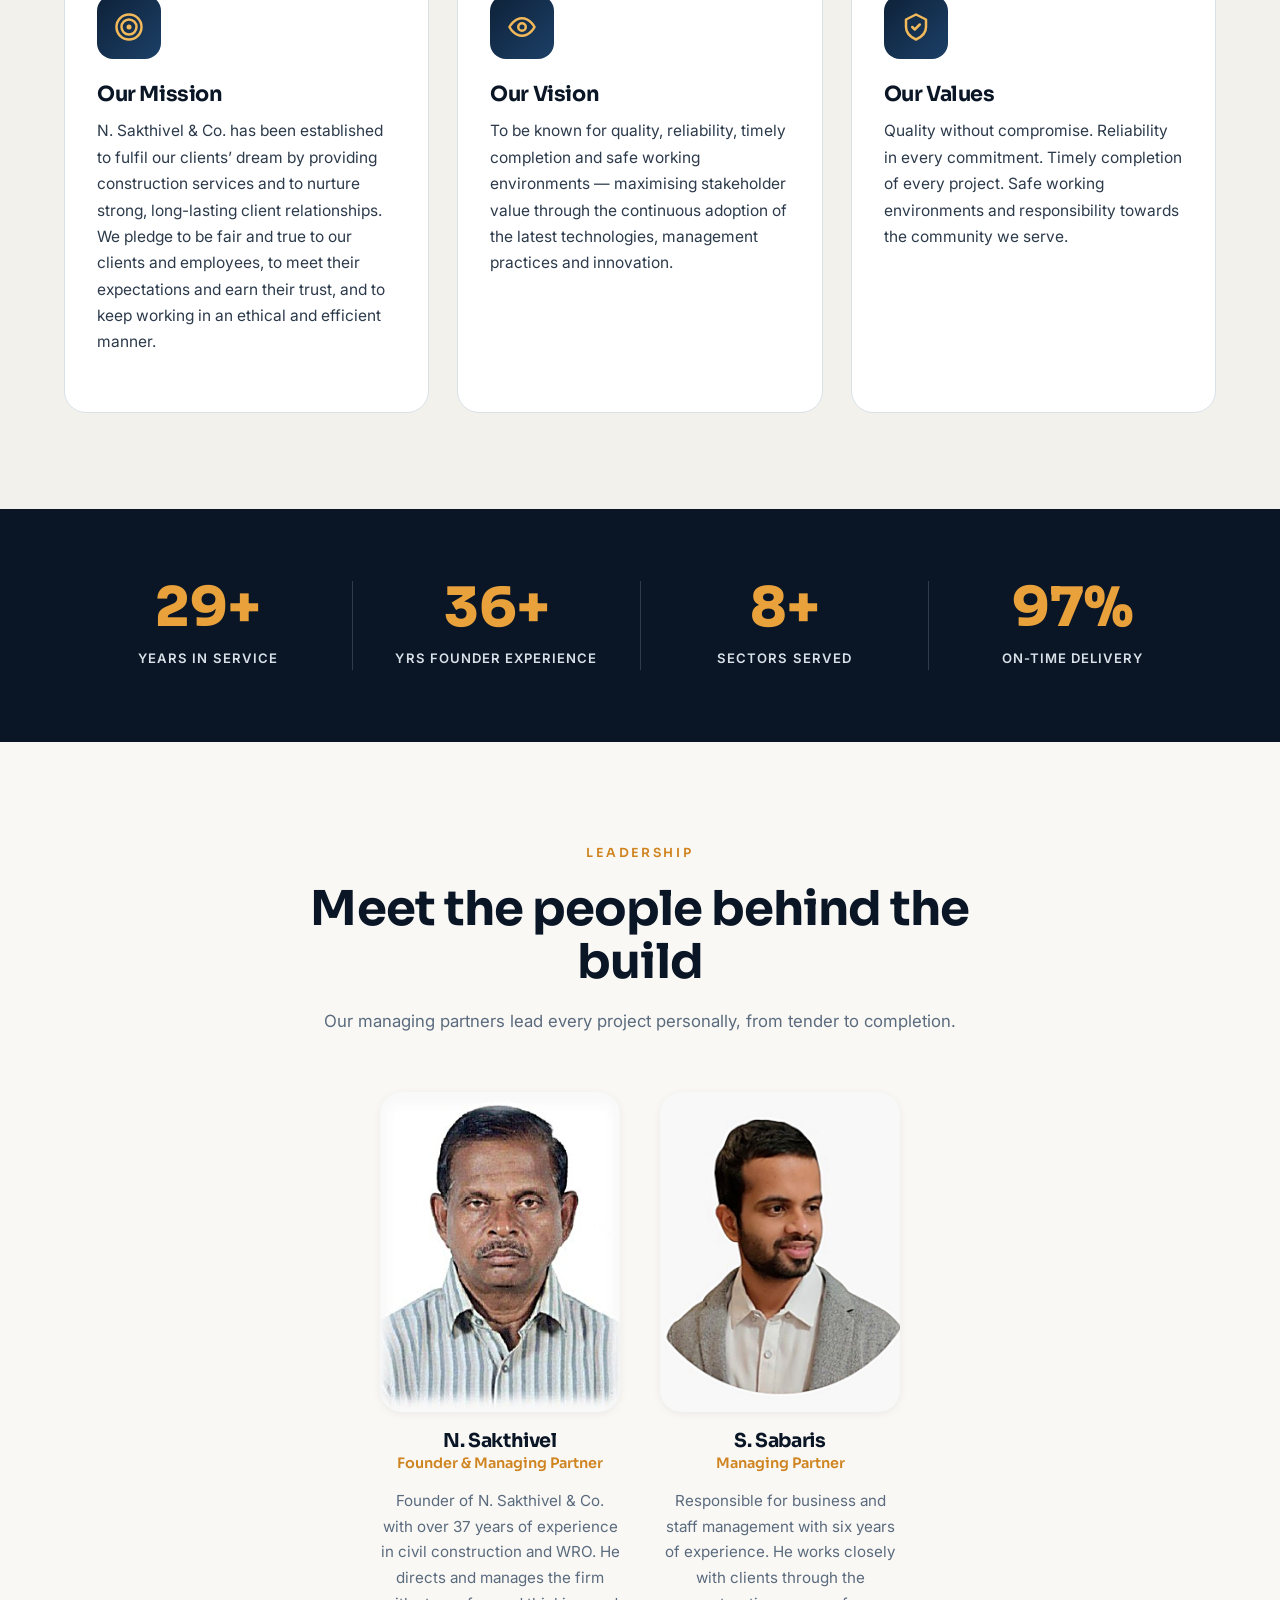
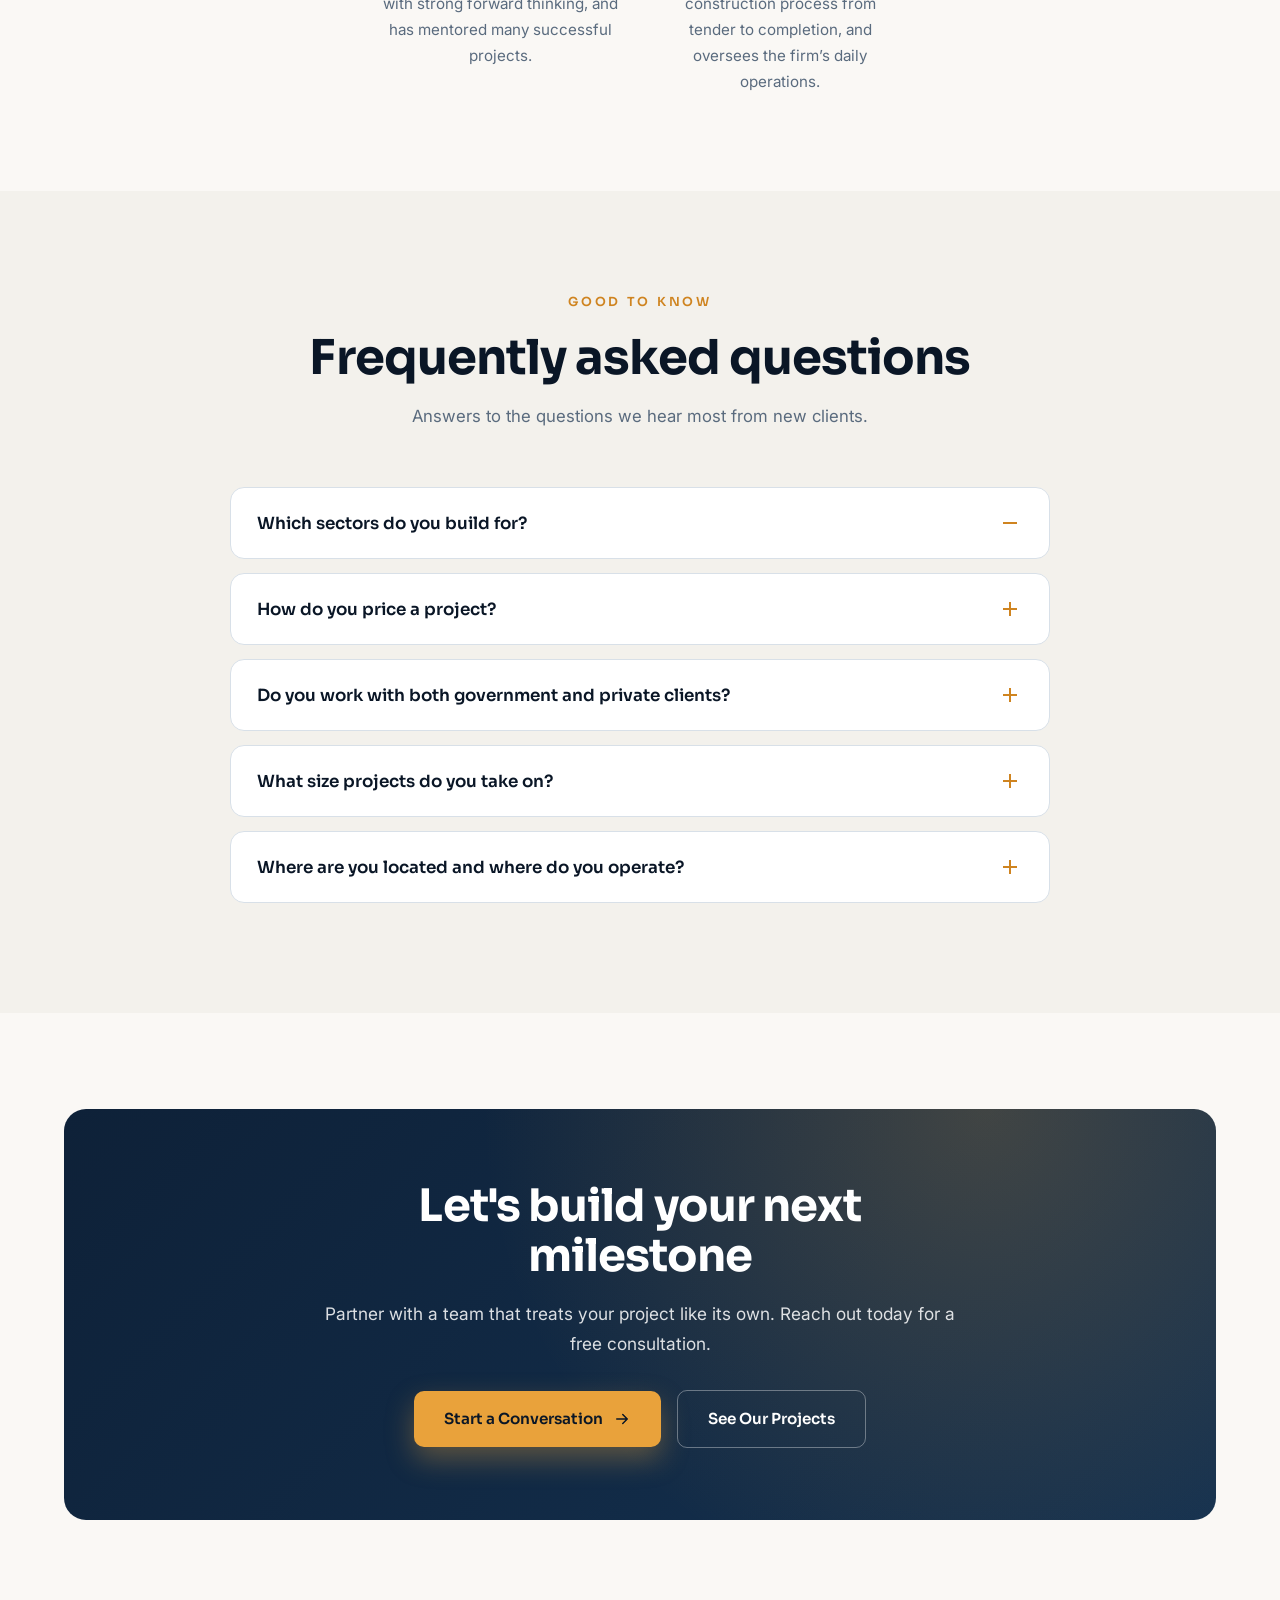
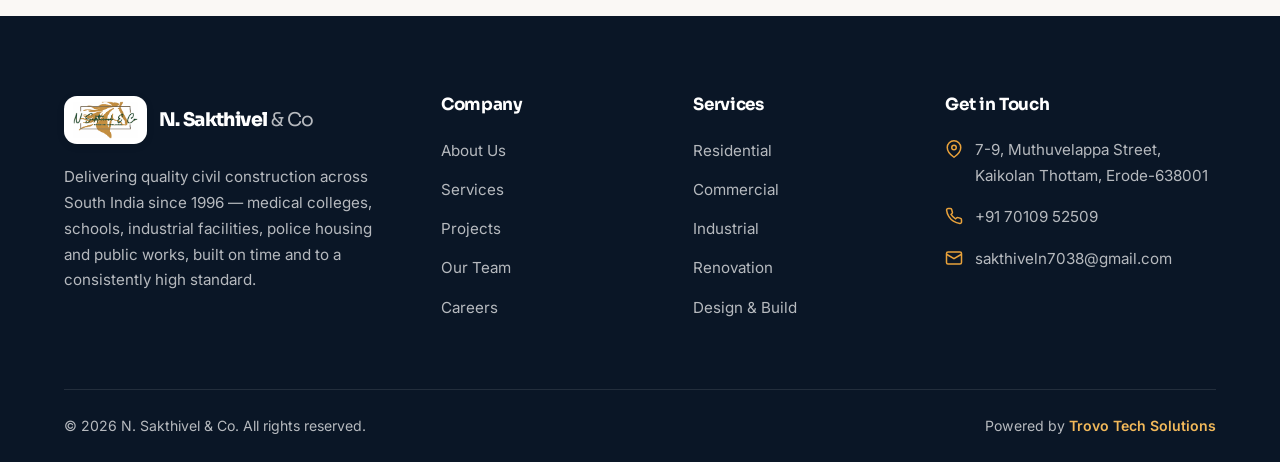
==== commit 2623f64a: "Clean up brand name, footer, hero CTA, contact email and About images - Remove trailing full stop fr" ====
--- a/about.html
+++ b/about.html
@@ -8,7 +8,7 @@
     <link rel="preconnect" href="https://fonts.googleapis.com" />
     <link rel="preconnect" href="https://fonts.gstatic.com" crossorigin />
     <link href="https://fonts.googleapis.com/css2?family=Sora:wght@400;500;600;700;800&family=Inter:wght@400;500;600&display=swap" rel="stylesheet" />
-    <link rel="stylesheet" href="css/style.css?v=16" />
+    <link rel="stylesheet" href="css/style.css?v=18" />
     <link rel="icon" type="image/png" href="images/favicon.png" />
     <link rel="canonical" href="https://www.your-domain.com/about.html" />
     <meta property="og:type" content="website" />
@@ -76,7 +76,7 @@
       <div class="container nav">
         <a href="index.html" class="brand">
           <img src="images/logo.png?v=3" class="brand__logo" alt="N. Sakthivel &amp; Co. — Building Contractor" />
-          <span class="brand__name">N. Sakthivel <span>&amp; Co.</span></span>
+          <span class="brand__name">N. Sakthivel <span>&amp; Co</span></span>
         </a>
         <nav class="nav__links">
           <a href="index.html">Home</a>
@@ -109,7 +109,6 @@
             <div class="t">Years Strong</div>
           </div>
           <img src="https://images.unsplash.com/photo-1521737604893-d14cc237f11d?auto=format&fit=crop&w=900&q=80" alt="Construction team collaborating" />
-          <img class="accent-img" src="https://images.unsplash.com/photo-1487958449943-2429e8be8625?auto=format&fit=crop&w=600&q=80" alt="Completed modern building" />
         </div>
         <div class="reveal" data-delay="1">
           <span class="eyebrow">Our Story</span>
@@ -335,32 +334,11 @@
           <div class="footer__about">
             <a href="index.html" class="brand">
               <img src="images/logo.png?v=3" class="brand__logo" alt="N. Sakthivel &amp; Co. — Building Contractor" />
-              <span class="brand__name">N. Sakthivel <span>&amp; Co.</span></span>
+              <span class="brand__name">N. Sakthivel <span>&amp; Co</span></span>
             </a>
             <p>
               Delivering quality civil construction across South India since 1996 — medical colleges, schools, industrial facilities, police housing and public works, built on time and to a consistently high standard.
             </p>
-            <div class="footer__social">
-              <a href="#" aria-label="Facebook"
-                ><svg viewBox="0 0 24 24" fill="currentColor">
-                  <path d="M18 2h-3a5 5 0 0 0-5 5v3H7v4h3v8h4v-8h3l1-4h-4V7a1 1 0 0 1 1-1h3z" /></svg
-              ></a>
-              <a href="#" aria-label="LinkedIn"
-                ><svg viewBox="0 0 24 24" fill="currentColor">
-                  <path d="M16 8a6 6 0 0 1 6 6v7h-4v-7a2 2 0 0 0-4 0v7h-4v-7a6 6 0 0 1 6-6zM6 9H2v12h4zM4 6a2 2 0 1 0 0-4 2 2 0 0 0 0 4z" /></svg
-              ></a>
-              <a href="#" aria-label="Instagram"
-                ><svg viewBox="0 0 24 24" fill="none">
-                  <rect x="2" y="2" width="20" height="20" rx="5" stroke="currentColor" stroke-width="2" />
-                  <circle cx="12" cy="12" r="4" stroke="currentColor" stroke-width="2" />
-                  <circle cx="17.5" cy="6.5" r="1.2" fill="currentColor" /></svg
-              ></a>
-              <a href="#" aria-label="YouTube"
-                ><svg viewBox="0 0 24 24" fill="currentColor">
-                  <path
-                    d="M23 12s0-3.5-.45-5.18a2.78 2.78 0 0 0-1.96-1.96C18.88 4.4 12 4.4 12 4.4s-6.88 0-8.59.46A2.78 2.78 0 0 0 1.45 6.82C1 8.5 1 12 1 12s0 3.5.45 5.18a2.78 2.78 0 0 0 1.96 1.96C5.12 19.6 12 19.6 12 19.6s6.88 0 8.59-.46a2.78 2.78 0 0 0 1.96-1.96C23 15.5 23 12 23 12zM9.75 15.02V8.98L15.5 12z" /></svg
-              ></a>
-            </div>
           </div>
           <div>
             <h4>Company</h4>
@@ -406,7 +384,7 @@
                   <rect x="2" y="4" width="20" height="16" rx="2" stroke="currentColor" stroke-width="2" />
                   <path d="m22 7-10 6L2 7" stroke="currentColor" stroke-width="2" />
                 </svg>
-                sakthiveln7038@gmail.com
+                <a href="mailto:sakthiveln7038@gmail.com">sakthiveln7038@gmail.com</a>
               </li>
             </ul>
           </div>
--- a/css/style.css
+++ b/css/style.css
@@ -903,6 +903,7 @@
   position: absolute;
   top: -26px;
   left: -26px;
+  z-index: 4;
   background: var(--amber-500);
   color: var(--navy-900);
   border-radius: var(--radius);
@@ -1969,6 +1970,26 @@
   margin-top: 3px;
 }
 
+.footer__contact a {
+  color: inherit;
+  transition: color 0.3s;
+  word-break: break-word;
+}
+
+.footer__contact a:hover {
+  color: var(--amber-400);
+}
+
+/* Contact page email link */
+.contact-info__item a {
+  color: inherit;
+  transition: color 0.3s;
+}
+
+.contact-info__item a:hover {
+  color: var(--amber-600);
+}
+
 .footer__bottom {
   border-top: 1px solid rgba(255, 255, 255, 0.1);
   padding: 24px 0;
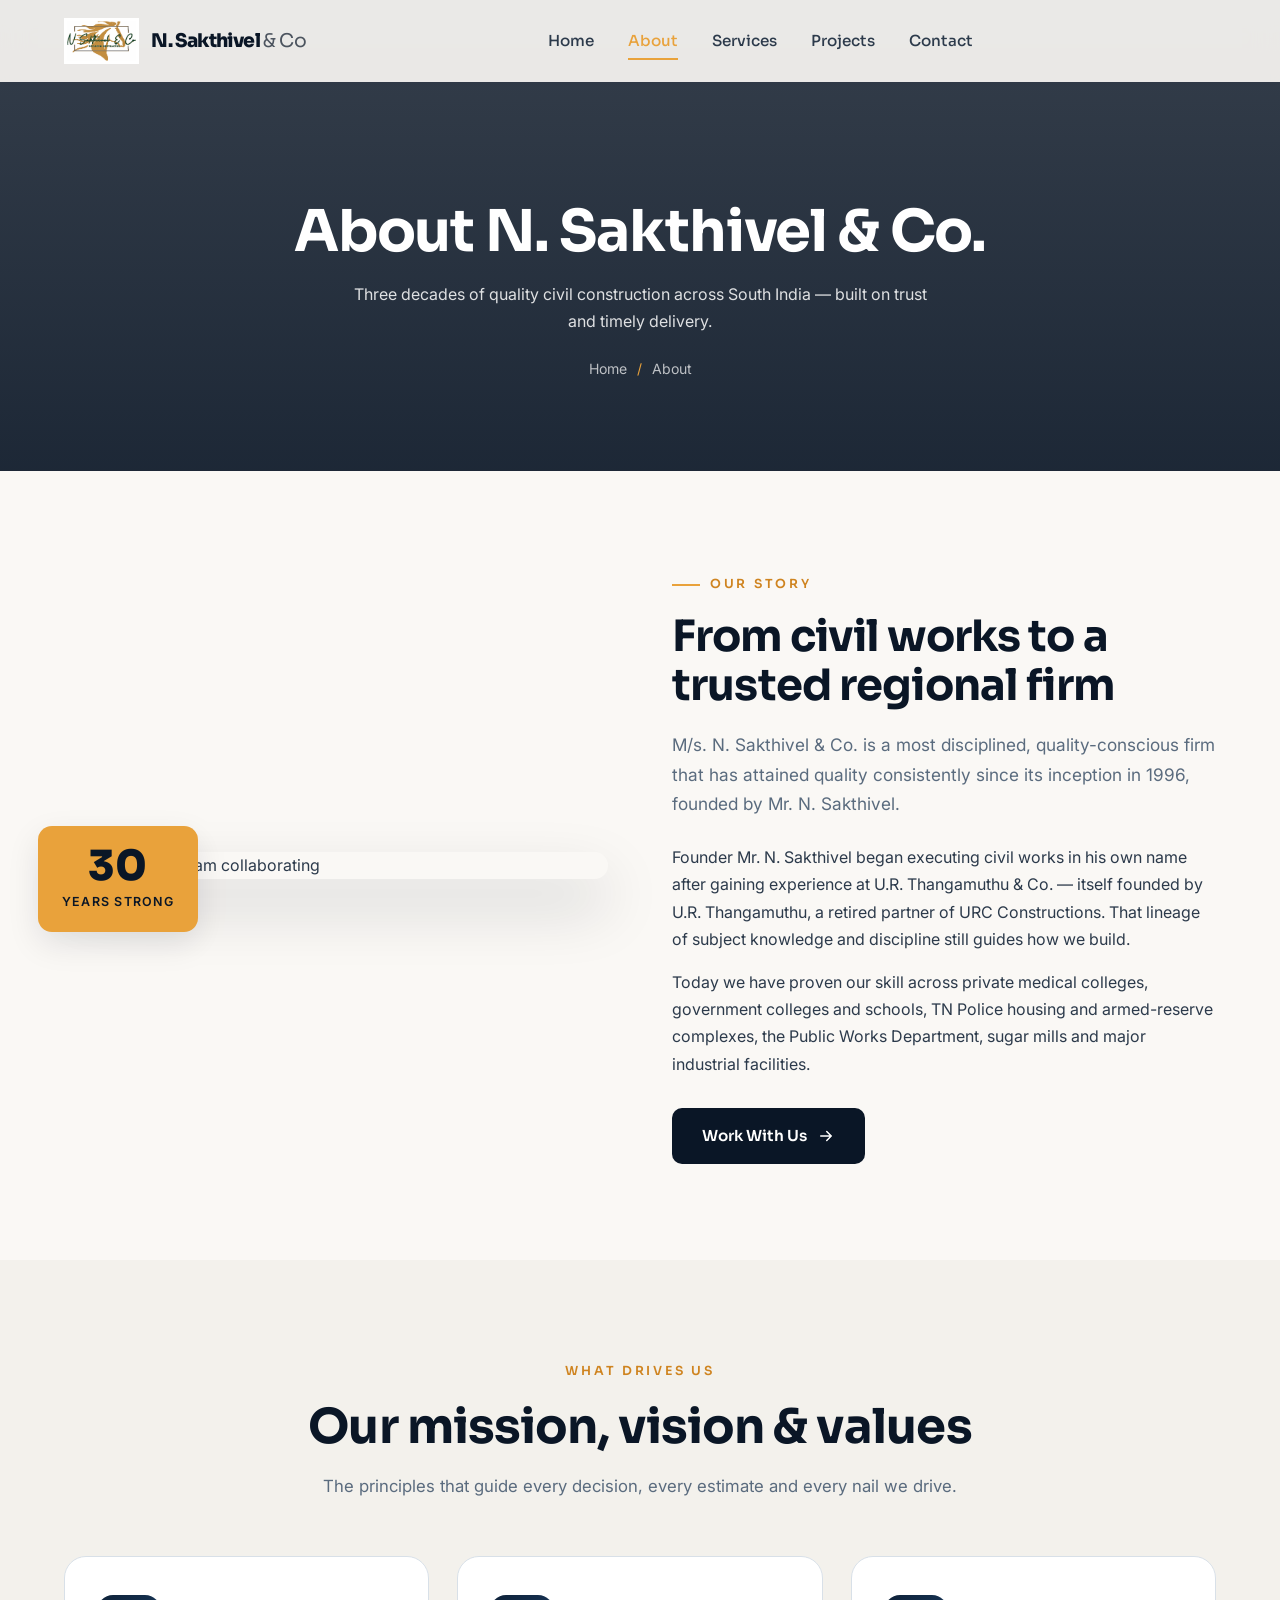
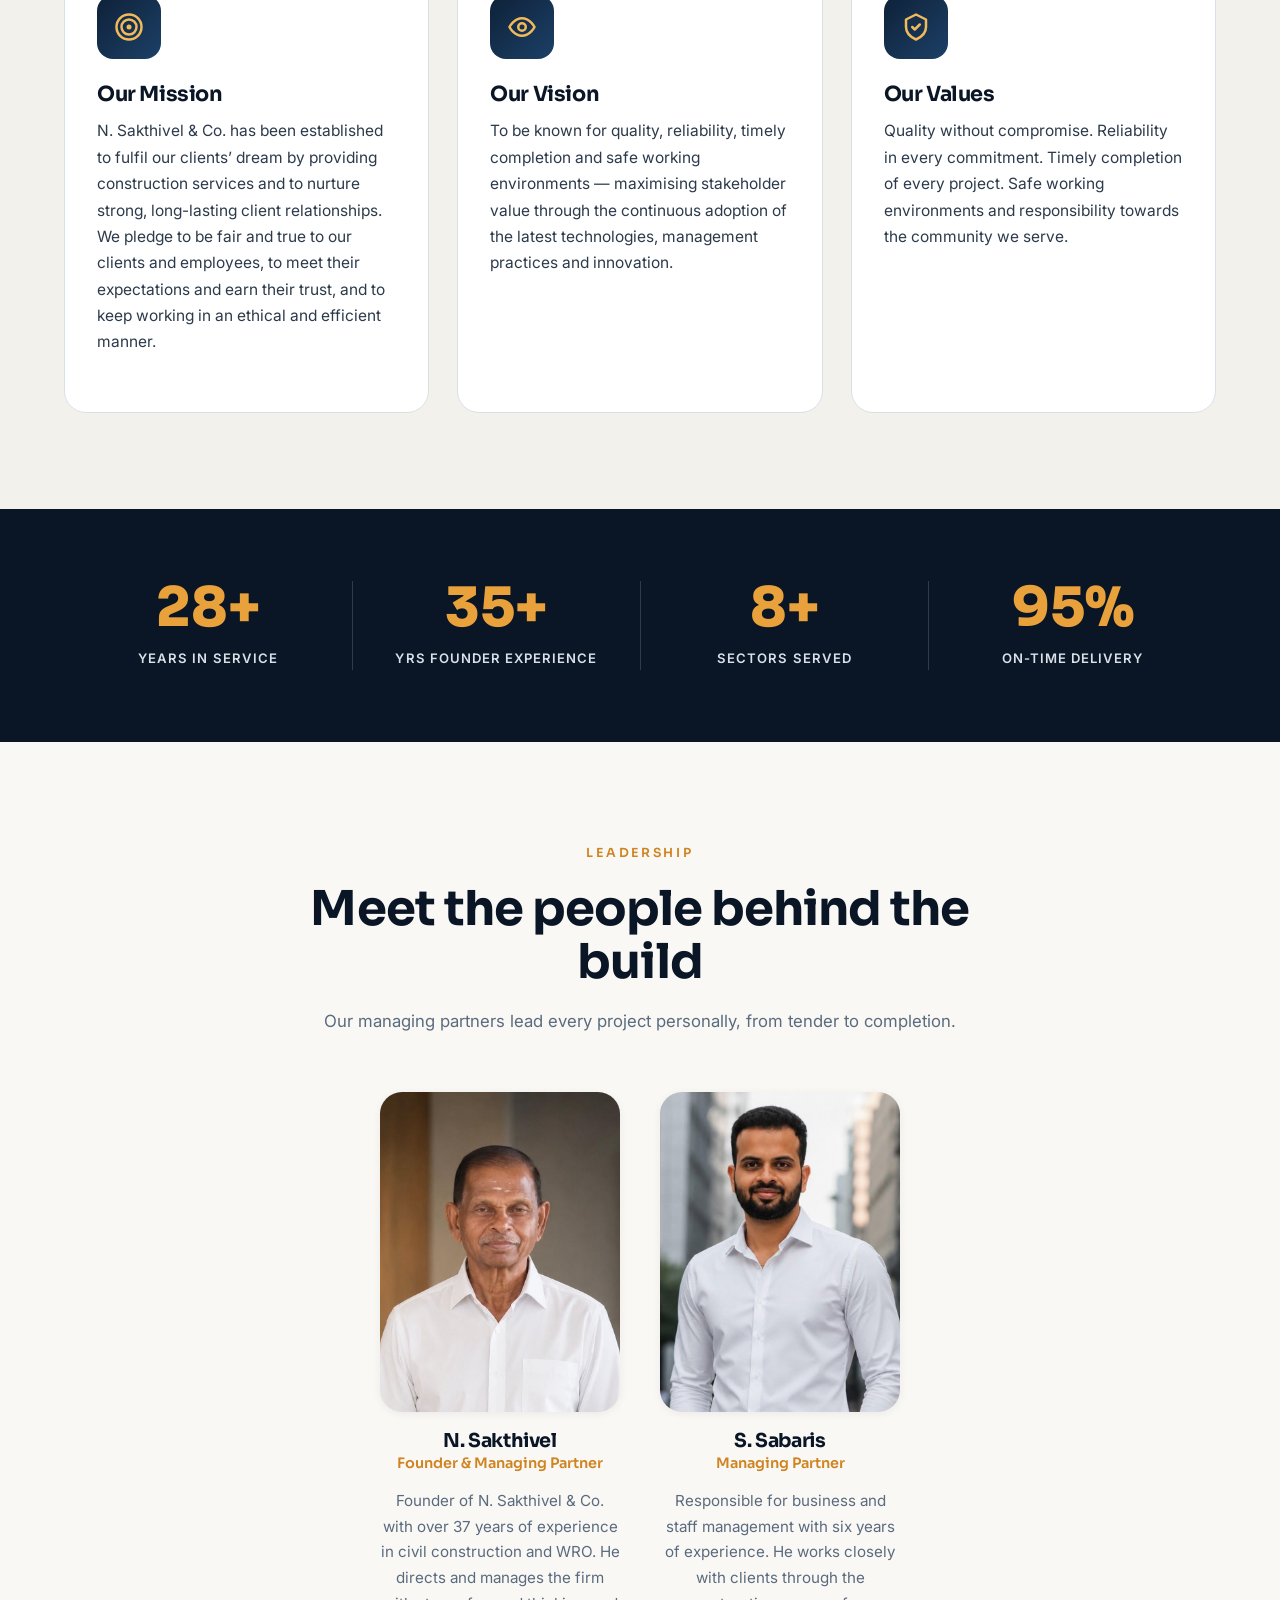
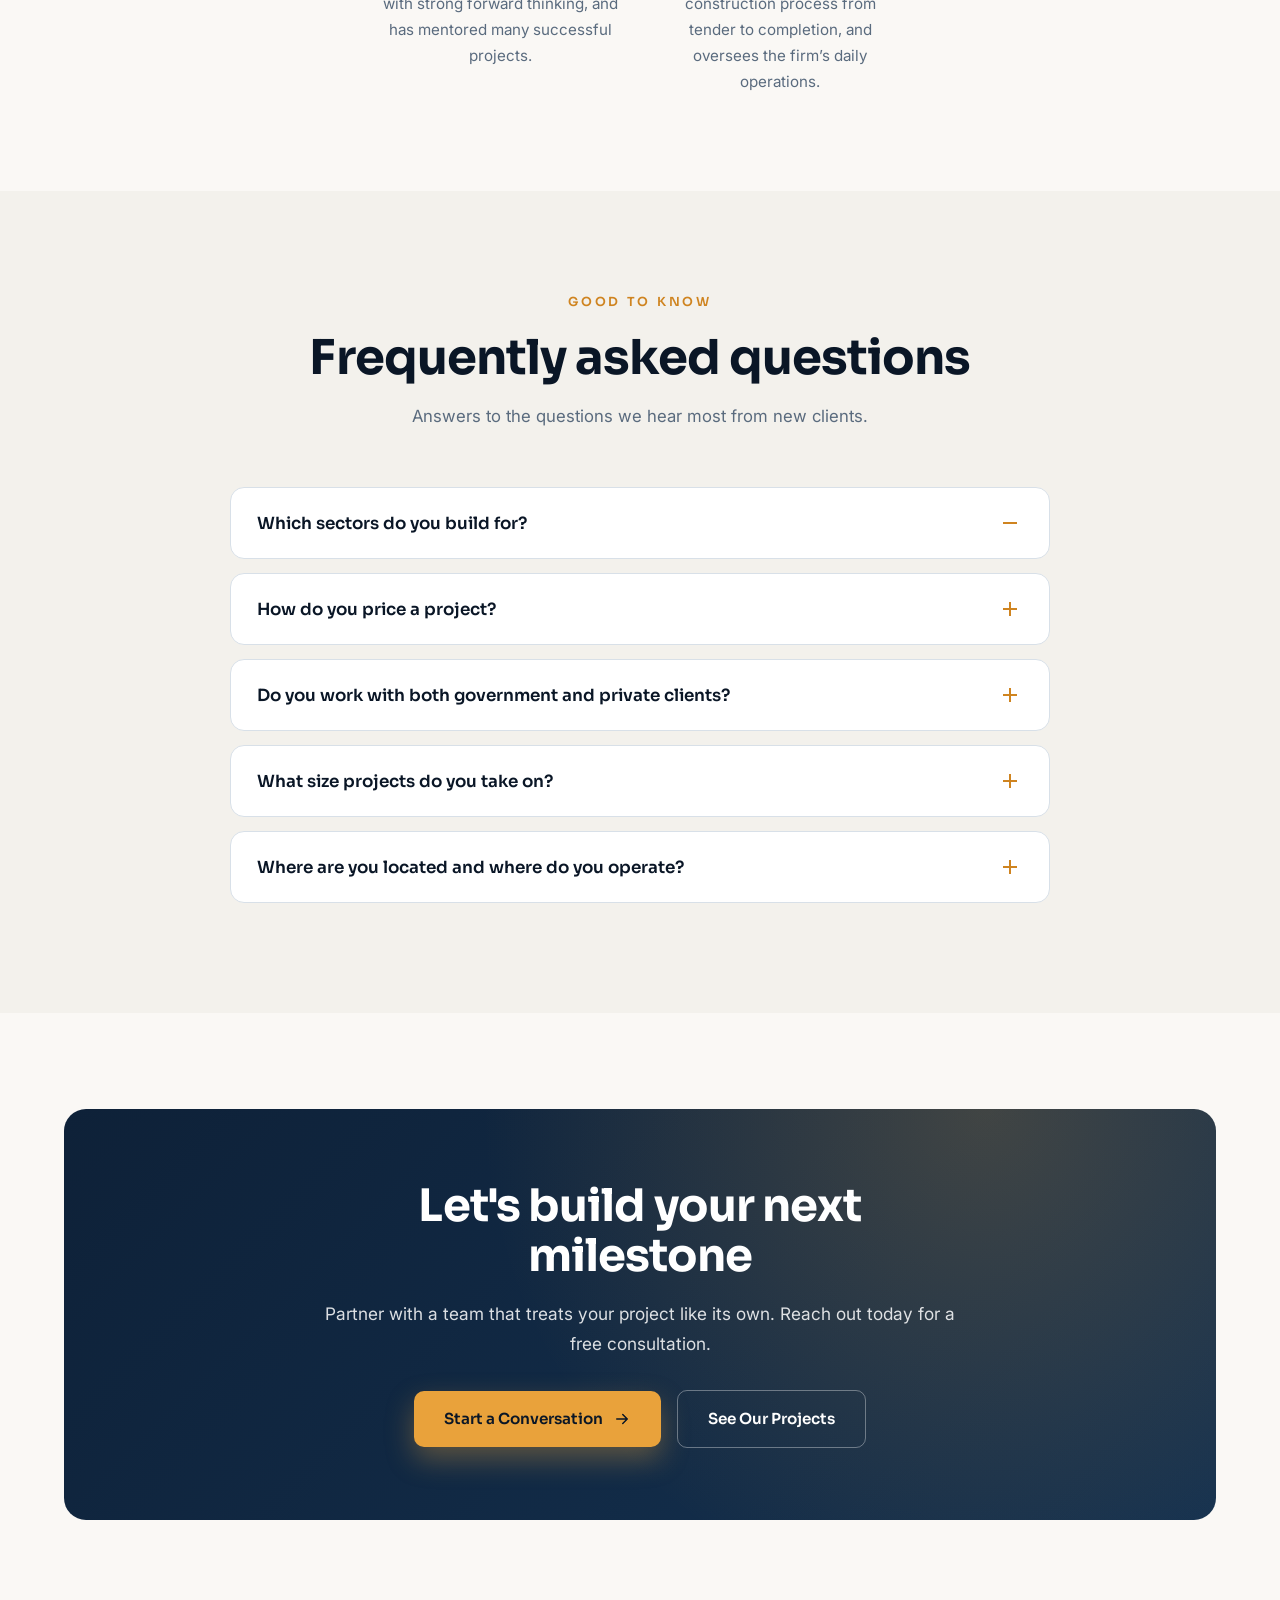
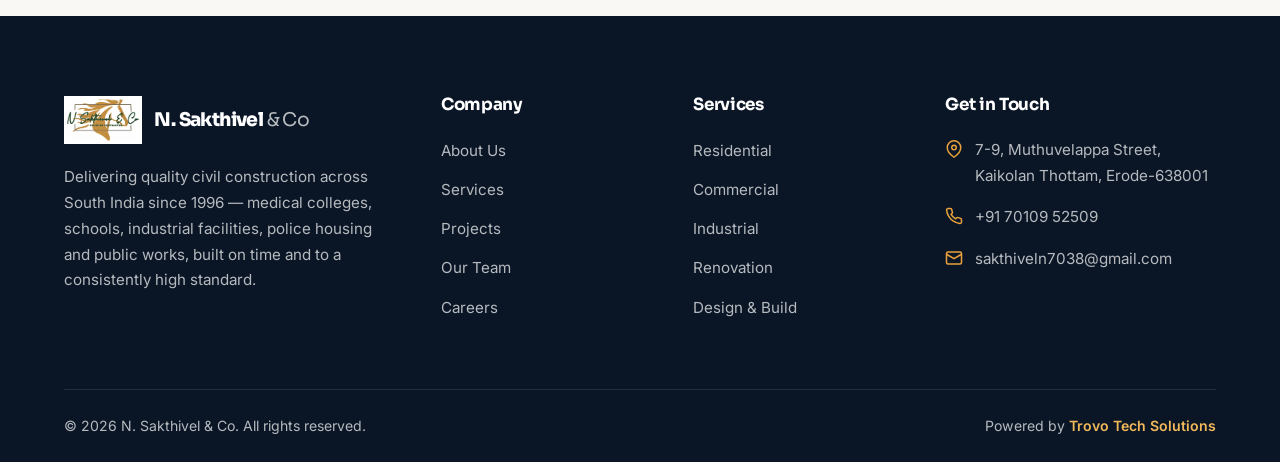
==== commit 1d171ac6: "Light cream header, transparent logo, print stylesheet - Make the header always the cream "paper" to" ====
--- a/about.html
+++ b/about.html
@@ -8,7 +8,7 @@
     <link rel="preconnect" href="https://fonts.googleapis.com" />
     <link rel="preconnect" href="https://fonts.gstatic.com" crossorigin />
     <link href="https://fonts.googleapis.com/css2?family=Sora:wght@400;500;600;700;800&family=Inter:wght@400;500;600&display=swap" rel="stylesheet" />
-    <link rel="stylesheet" href="css/style.css?v=18" />
+    <link rel="stylesheet" href="css/style.css?v=21" />
     <link rel="icon" type="image/png" href="images/favicon.png" />
     <link rel="canonical" href="https://www.your-domain.com/about.html" />
     <meta property="og:type" content="website" />
@@ -75,7 +75,7 @@
     <header class="header">
       <div class="container nav">
         <a href="index.html" class="brand">
-          <img src="images/logo.png?v=3" class="brand__logo" alt="N. Sakthivel &amp; Co. — Building Contractor" />
+          <img src="images/logo.png?v=4" class="brand__logo" alt="N. Sakthivel &amp; Co. — Building Contractor" />
           <span class="brand__name">N. Sakthivel <span>&amp; Co</span></span>
         </a>
         <nav class="nav__links">
@@ -333,7 +333,7 @@
         <div class="footer__grid">
           <div class="footer__about">
             <a href="index.html" class="brand">
-              <img src="images/logo.png?v=3" class="brand__logo" alt="N. Sakthivel &amp; Co. — Building Contractor" />
+              <img src="images/logo.png?v=4" class="brand__logo" alt="N. Sakthivel &amp; Co. — Building Contractor" />
               <span class="brand__name">N. Sakthivel <span>&amp; Co</span></span>
             </a>
             <p>
--- a/css/style.css
+++ b/css/style.css
@@ -332,17 +332,17 @@
   left: 0;
   right: 0;
   z-index: 100;
-  transition:
-    background 0.4s var(--ease),
-    box-shadow 0.4s var(--ease),
-    padding 0.4s var(--ease);
-  padding: 22px 0;
-}
-
-.header.scrolled {
   background: rgba(250, 248, 245, 0.92);
   backdrop-filter: blur(14px);
   box-shadow: var(--shadow-sm);
+  transition:
+    box-shadow 0.4s var(--ease),
+    padding 0.4s var(--ease);
+  padding: 18px 0;
+}
+
+.header.scrolled {
+  box-shadow: var(--shadow-md);
   padding: 14px 0;
 }
 
@@ -359,12 +359,8 @@
   font-family: var(--font-display);
   font-weight: 800;
   font-size: 1.25rem;
-  color: var(--white);
+  color: var(--navy-900);
   letter-spacing: -0.03em;
-}
-
-.header.scrolled .brand {
-  color: var(--navy-900);
 }
 
 .brand__logo {
@@ -372,13 +368,9 @@
   width: auto;
   display: block;
   flex-shrink: 0;
-  background: #fff;
-  border-radius: 13px;
-  padding: 3px 7px;
-  box-shadow: 0 2px 8px rgba(0, 0, 0, 0.08);
-  transition:
-    transform 0.4s var(--ease),
-    box-shadow 0.4s var(--ease);
+  background: transparent;
+  box-shadow: none;
+  transition: transform 0.4s var(--ease);
 }
 
 .brand:hover .brand__logo {
@@ -437,7 +429,7 @@
   font-family: var(--font-display);
   font-weight: 500;
   font-size: 0.95rem;
-  color: rgba(255, 255, 255, 0.9);
+  color: var(--slate-700);
   position: relative;
   padding: 4px 0;
   transition: color 0.25s;
@@ -507,7 +499,7 @@
 
 .nav__toggle span {
   height: 2.5px;
-  background: var(--white);
+  background: var(--navy-900);
   border-radius: 2px;
   transition: 0.3s;
 }
@@ -2337,7 +2329,7 @@
     transform: translateY(-7.5px) rotate(-45deg);
   }
 
-  .header.scrolled .nav__toggle.open span {
+  .nav__toggle.open span {
     background: var(--white);
   }
 
@@ -2542,3 +2534,58 @@
     height: 42px;
   }
 }
+
+/* ---------- Print / PDF export ---------- */
+@media print {
+  *,
+  *::before,
+  *::after {
+    -webkit-print-color-adjust: exact !important;
+    print-color-adjust: exact !important;
+  }
+
+  /* Reveal everything that is normally animated in on scroll */
+  .reveal {
+    opacity: 1 !important;
+    transform: none !important;
+  }
+  .hero__badge,
+  .hero h1,
+  .hero p,
+  .hero__actions,
+  .hero__stats,
+  .banner h1,
+  .banner p,
+  .banner .crumbs {
+    opacity: 1 !important;
+    animation: none !important;
+  }
+
+  /* Let the header flow with the document instead of overlapping each page */
+  .header {
+    position: static !important;
+    backdrop-filter: none !important;
+  }
+
+  /* Drop interactive-only / decorative bits */
+  .hero__caption,
+  .scroll-hint,
+  .to-top {
+    display: none !important;
+  }
+
+  /* Shrink the full-screen hero so it doesn't waste a page */
+  .hero {
+    min-height: auto !important;
+    padding: 48px 0 !important;
+  }
+
+  /* Avoid splitting cards across pages */
+  .service-card,
+  .project-card,
+  .stat-block,
+  .team-card,
+  .acc-item {
+    break-inside: avoid;
+  }
+}
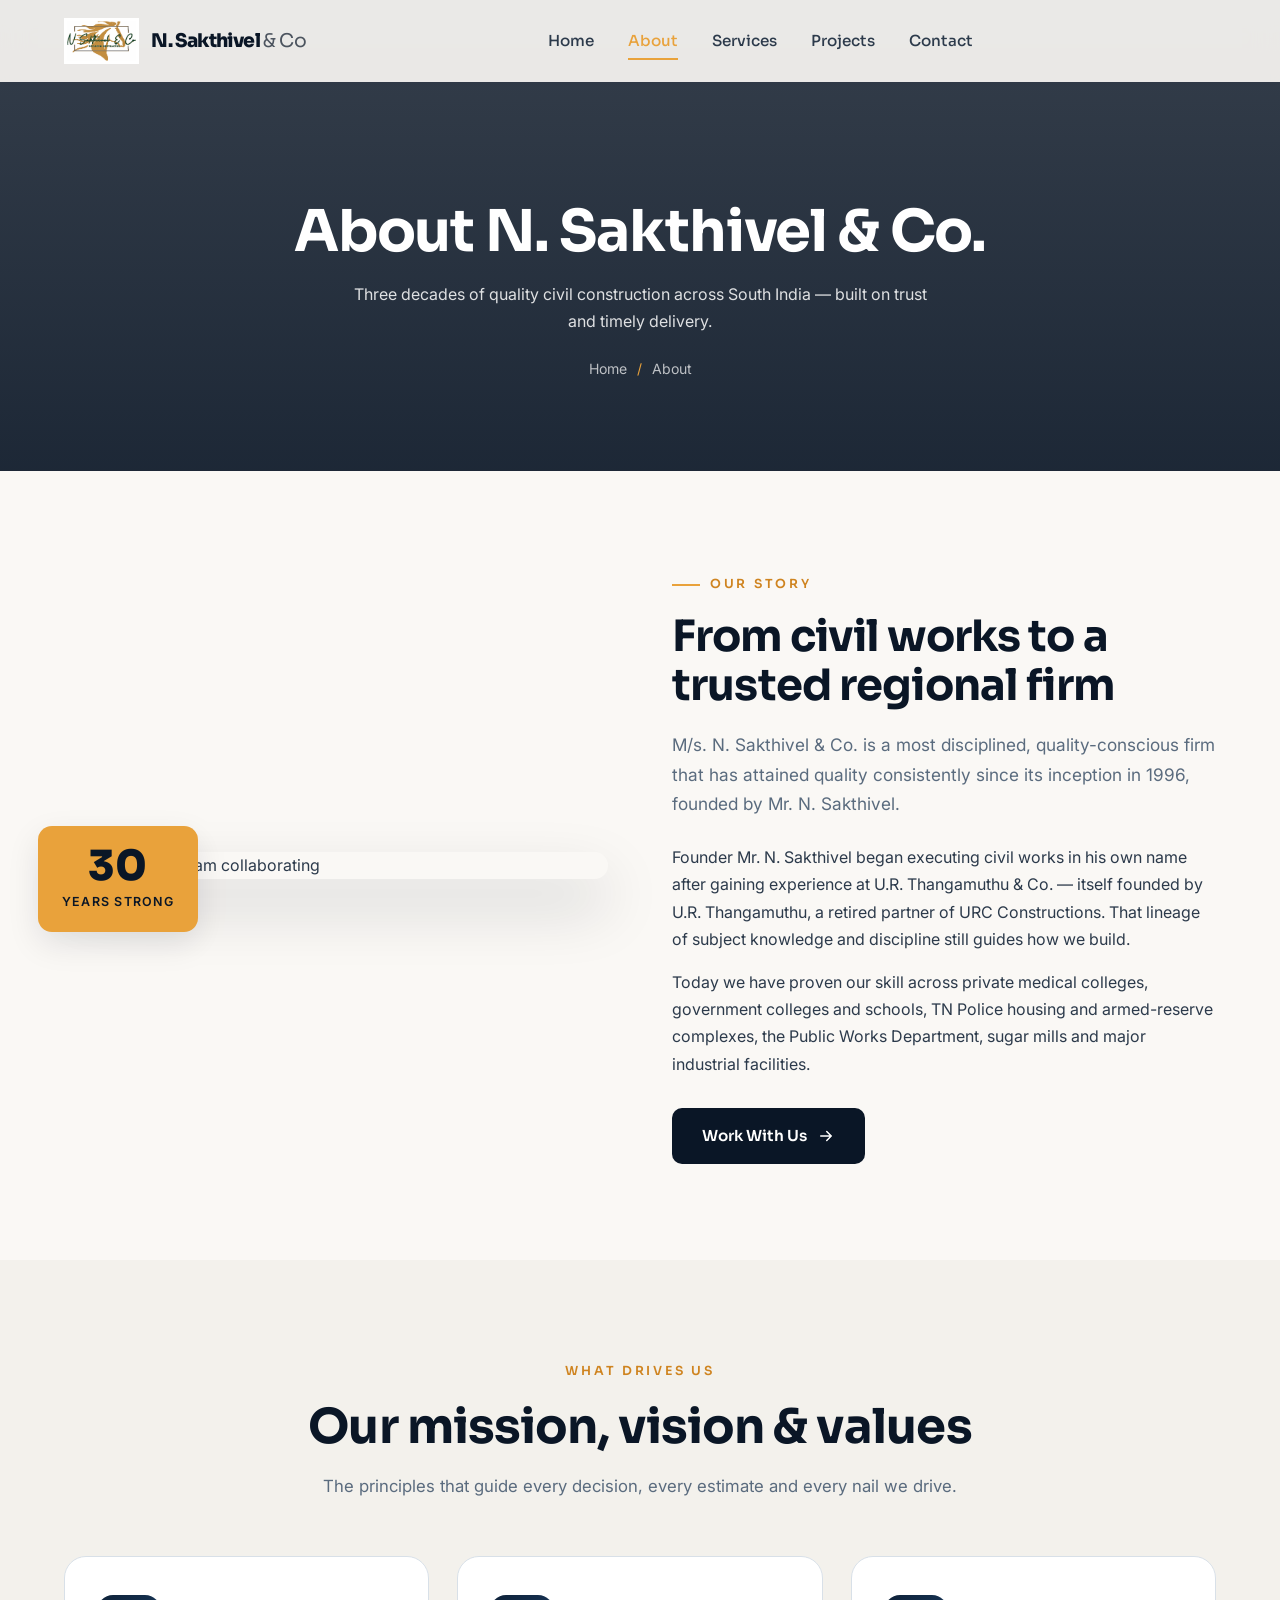
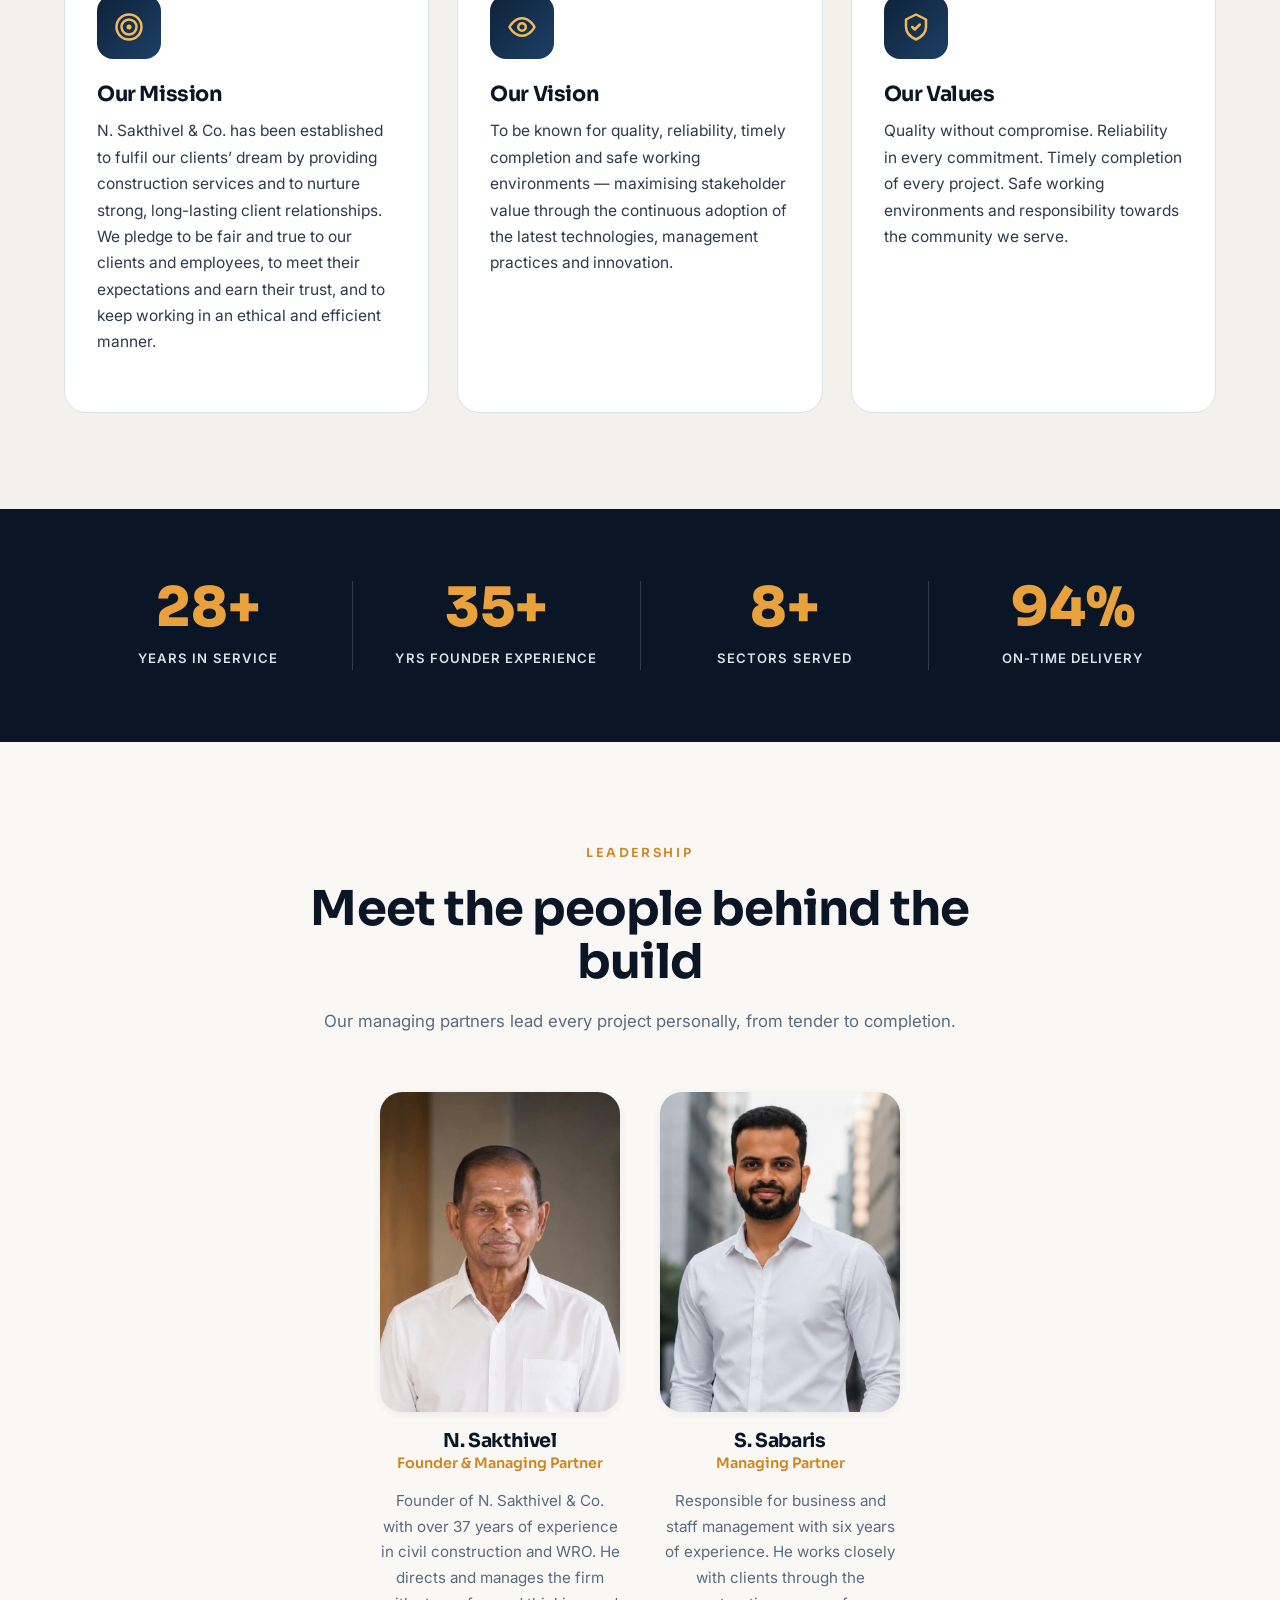
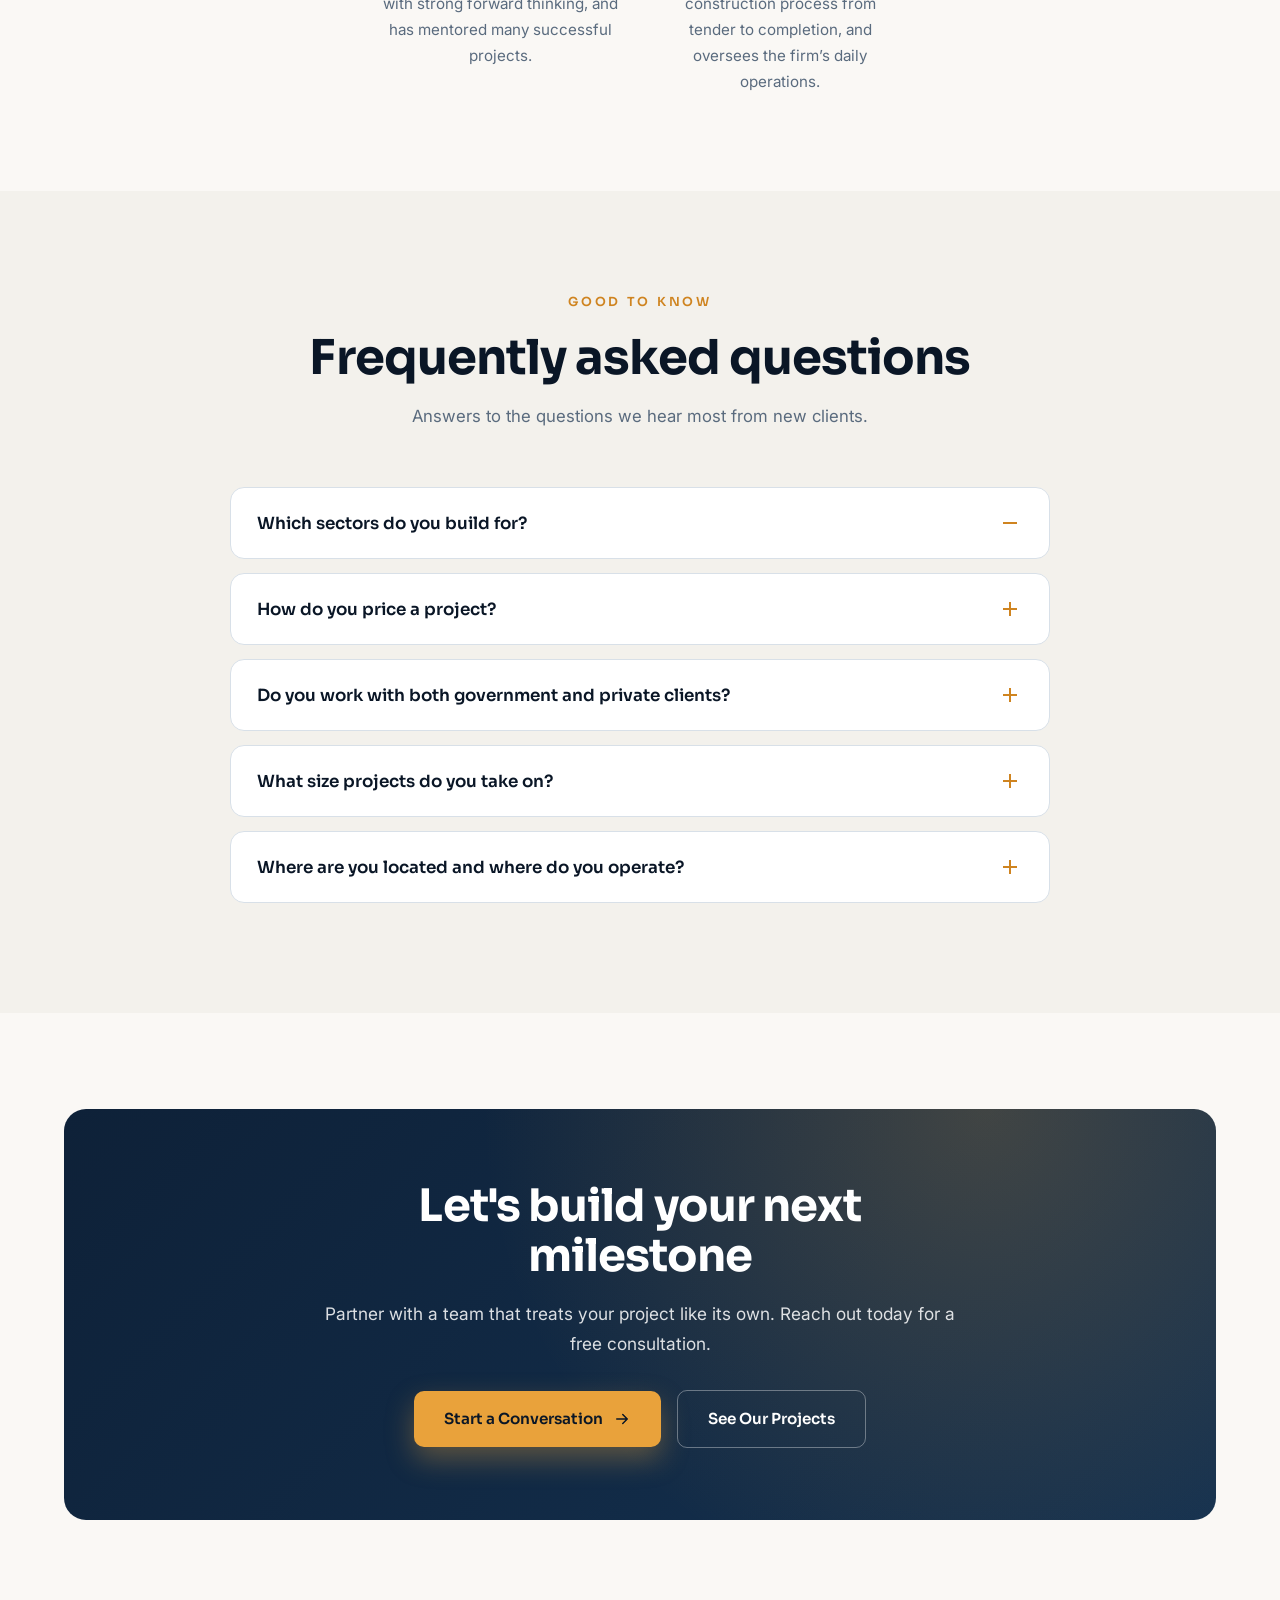
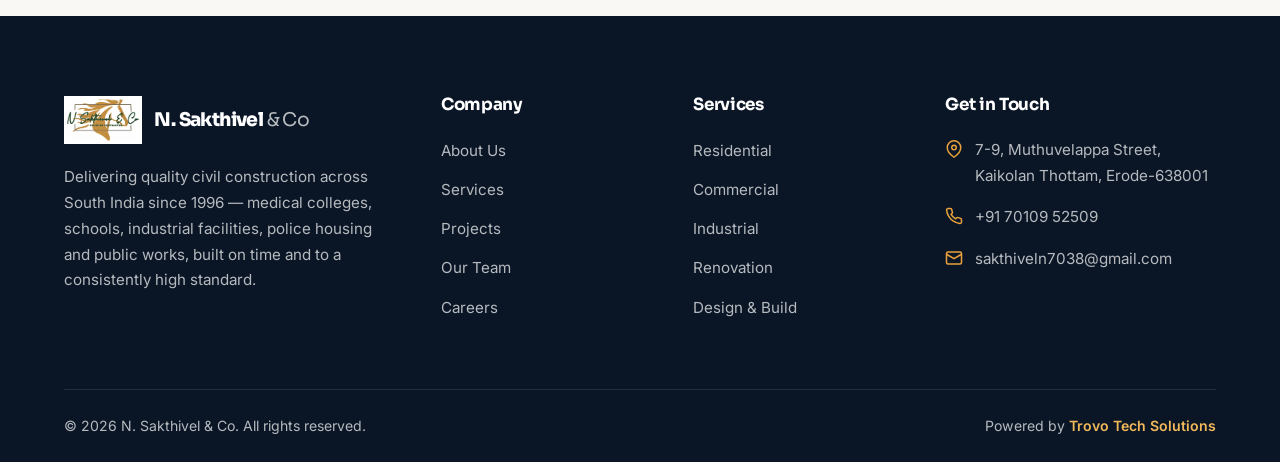
==== commit d13f6974: "Set real domain nsakthivelandco.in in SEO tags, sitemap and robots Replace placeholder your-domain.c" ====
--- a/about.html
+++ b/about.html
@@ -10,17 +10,17 @@
     <link href="https://fonts.googleapis.com/css2?family=Sora:wght@400;500;600;700;800&family=Inter:wght@400;500;600&display=swap" rel="stylesheet" />
     <link rel="stylesheet" href="css/style.css?v=21" />
     <link rel="icon" type="image/png" href="images/favicon.png" />
-    <link rel="canonical" href="https://www.your-domain.com/about.html" />
+    <link rel="canonical" href="https://nsakthivelandco.in/about.html" />
     <meta property="og:type" content="website" />
     <meta property="og:site_name" content="N. Sakthivel &amp; Co." />
     <meta property="og:title" content="About Us — N. Sakthivel &amp; Co." />
     <meta property="og:description" content="Learn about N. Sakthivel & Co. — a quality-conscious civil construction firm in Erode founded in 1996, our story, vision, mission and leadership." />
-    <meta property="og:url" content="https://www.your-domain.com/about.html" />
-    <meta property="og:image" content="https://www.your-domain.com/images/logo.png" />
+    <meta property="og:url" content="https://nsakthivelandco.in/about.html" />
+    <meta property="og:image" content="https://nsakthivelandco.in/images/logo.png" />
     <meta name="twitter:card" content="summary" />
     <meta name="twitter:title" content="About Us — N. Sakthivel &amp; Co." />
     <meta name="twitter:description" content="Learn about N. Sakthivel & Co. — a quality-conscious civil construction firm in Erode founded in 1996, our story, vision, mission and leadership." />
-    <meta name="twitter:image" content="https://www.your-domain.com/images/logo.png" />
+    <meta name="twitter:image" content="https://nsakthivelandco.in/images/logo.png" />
     <meta name="theme-color" content="#0a1626" />
     <script type="application/ld+json">
       {
@@ -29,9 +29,9 @@
         "name": "N. Sakthivel & Co.",
         "alternateName": ["N Sakthivel and Co", "N. Sakthivel and Company", "N Sakthivel & Co"],
         "description": "Quality-conscious civil construction firm in Erode, Tamil Nadu, delivering schools, colleges, medical colleges, hospitals, industrial, government and commercial buildings across South India since 1996.",
-        "url": "https://www.your-domain.com/",
-        "logo": "https://www.your-domain.com/images/logo.png",
-        "image": "https://www.your-domain.com/images/logo.png",
+        "url": "https://nsakthivelandco.in/",
+        "logo": "https://nsakthivelandco.in/images/logo.png",
+        "image": "https://nsakthivelandco.in/images/logo.png",
         "telephone": "+91-70109-52509",
         "email": "sakthiveln7038@gmail.com",
         "foundingDate": "1996",
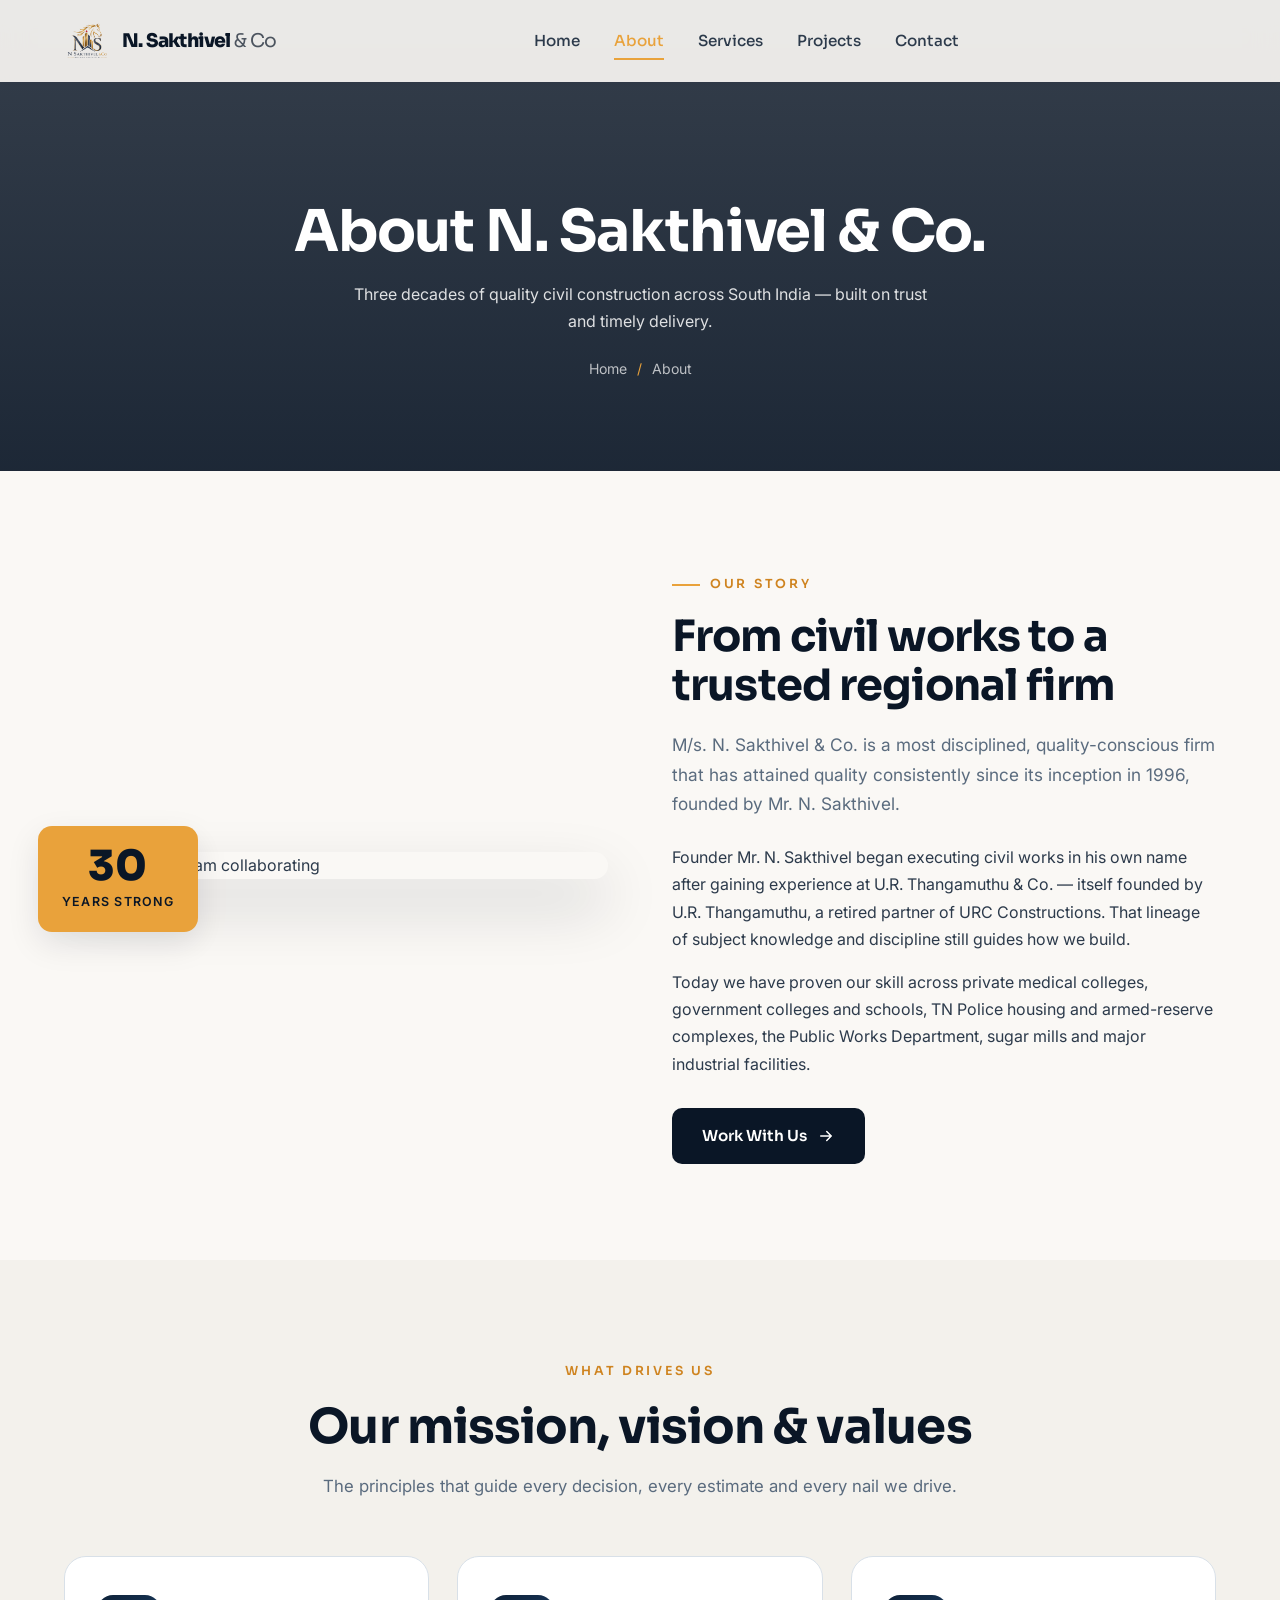
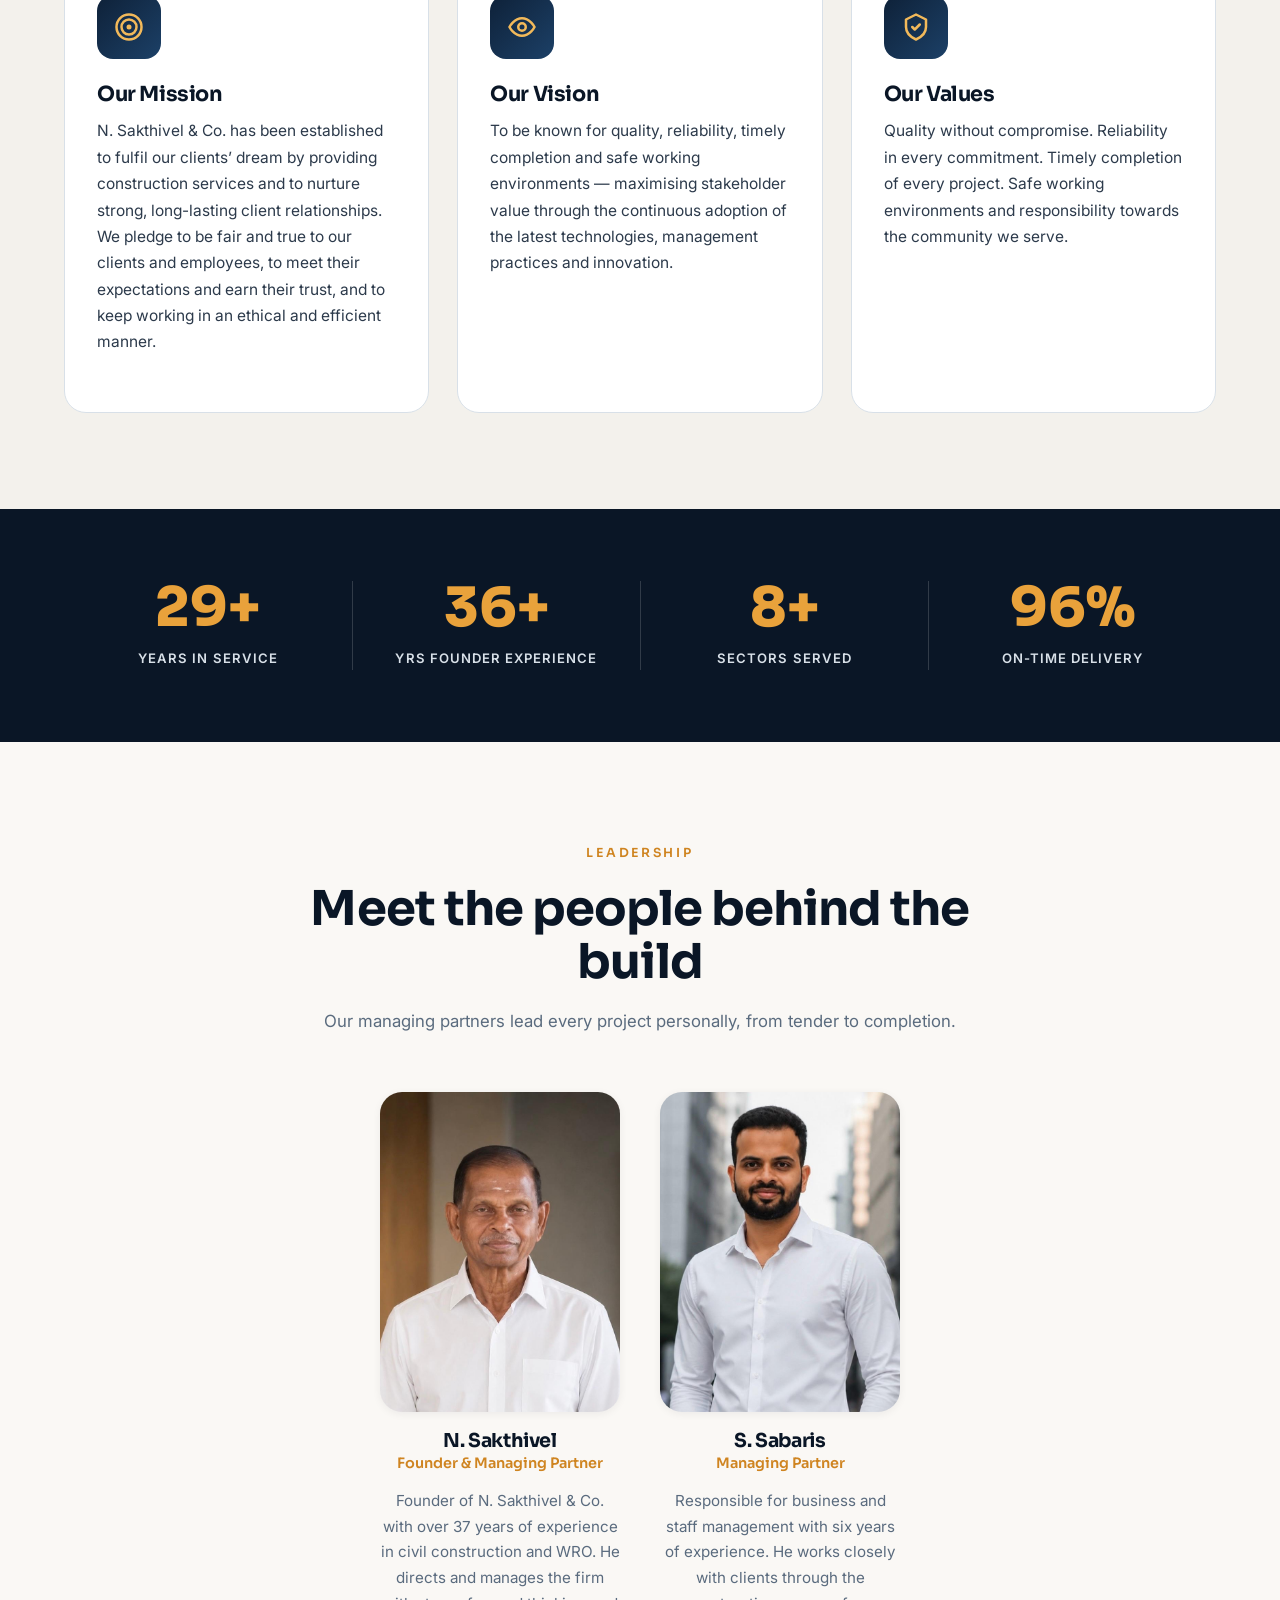
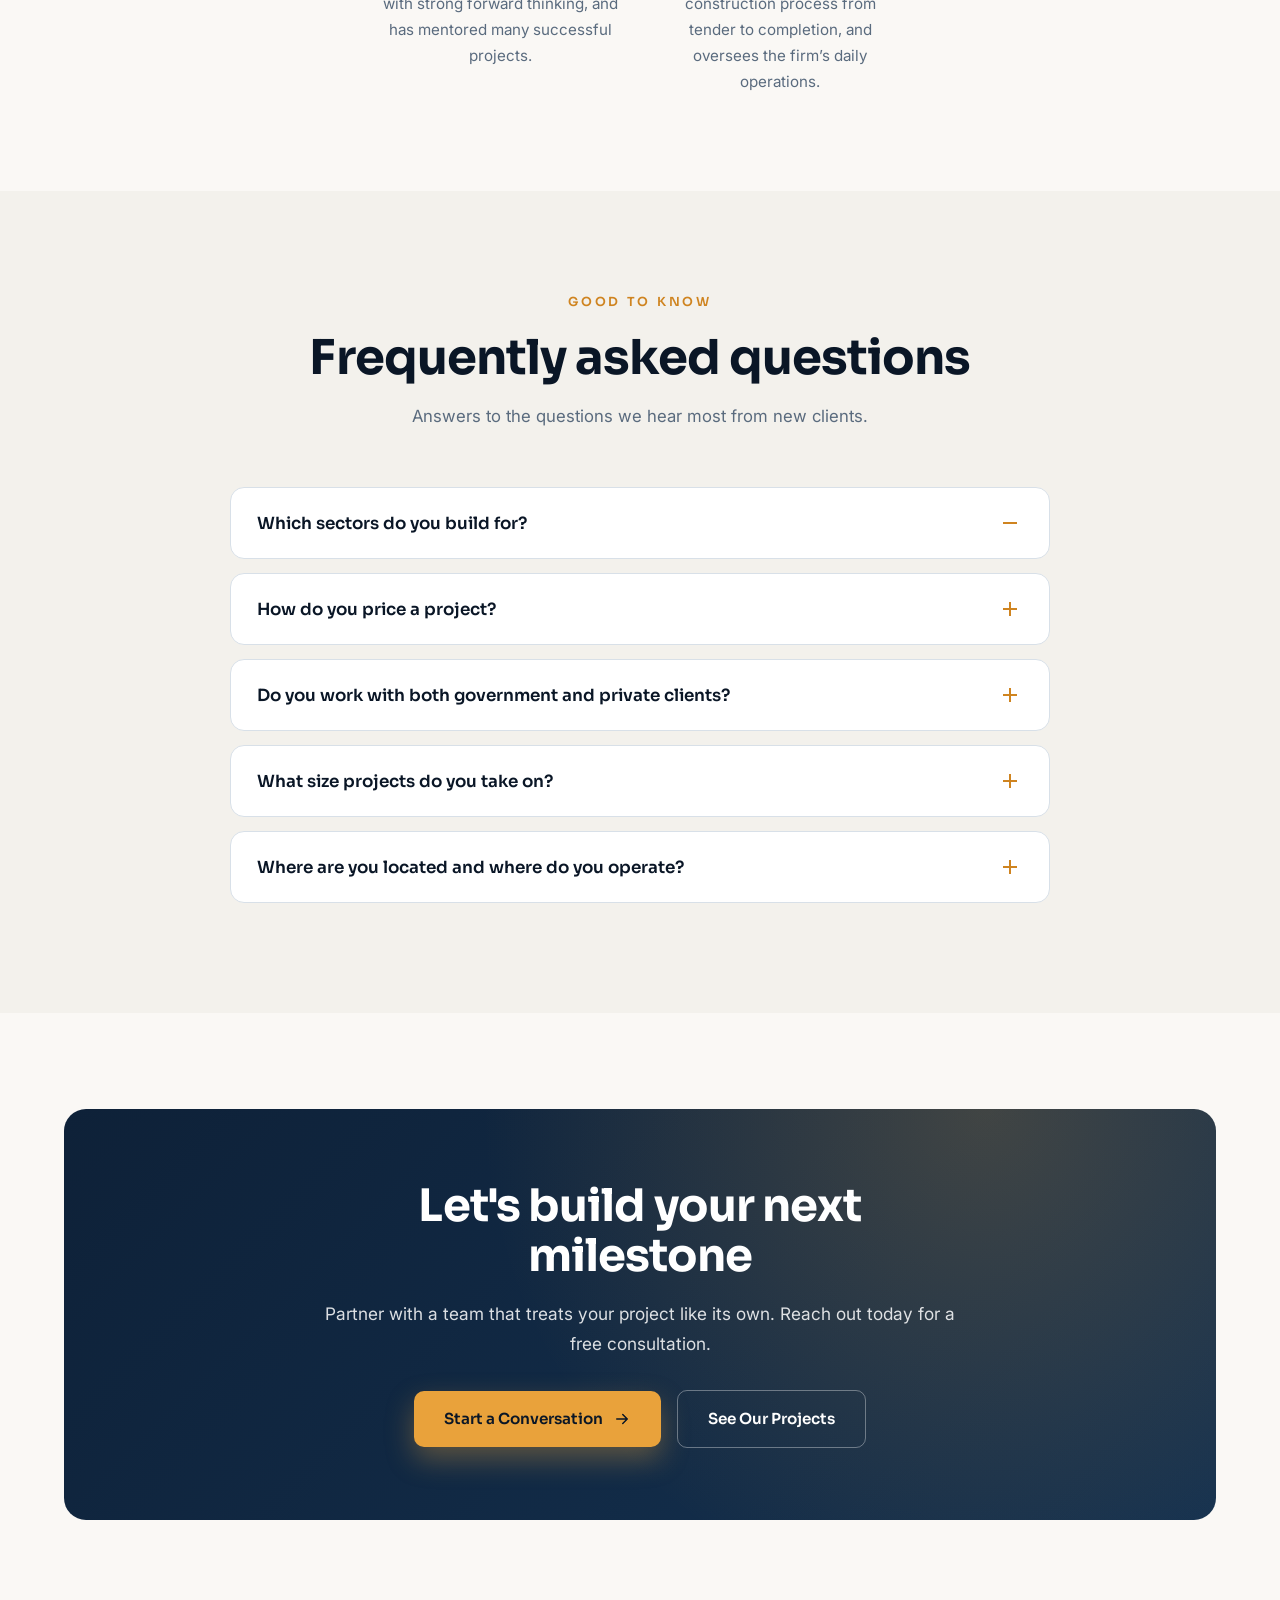
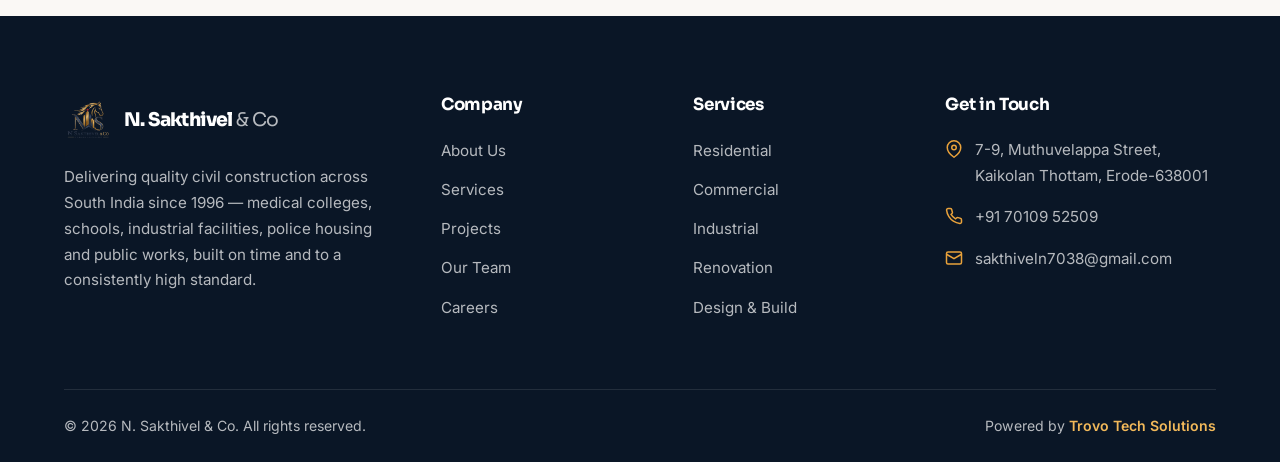
==== commit 24d09ece: "Fix broken header logo: restore transparent PNG, bump cache to v=5 The logo had been replaced with a" ====
--- a/about.html
+++ b/about.html
@@ -75,7 +75,7 @@
     <header class="header">
       <div class="container nav">
         <a href="index.html" class="brand">
-          <img src="images/logo.png?v=4" class="brand__logo" alt="N. Sakthivel &amp; Co. — Building Contractor" />
+          <img src="images/logo.png?v=5" class="brand__logo" alt="N. Sakthivel &amp; Co. — Building Contractor" />
           <span class="brand__name">N. Sakthivel <span>&amp; Co</span></span>
         </a>
         <nav class="nav__links">
@@ -333,7 +333,7 @@
         <div class="footer__grid">
           <div class="footer__about">
             <a href="index.html" class="brand">
-              <img src="images/logo.png?v=4" class="brand__logo" alt="N. Sakthivel &amp; Co. — Building Contractor" />
+              <img src="images/logo.png?v=5" class="brand__logo" alt="N. Sakthivel &amp; Co. — Building Contractor" />
               <span class="brand__name">N. Sakthivel <span>&amp; Co</span></span>
             </a>
             <p>
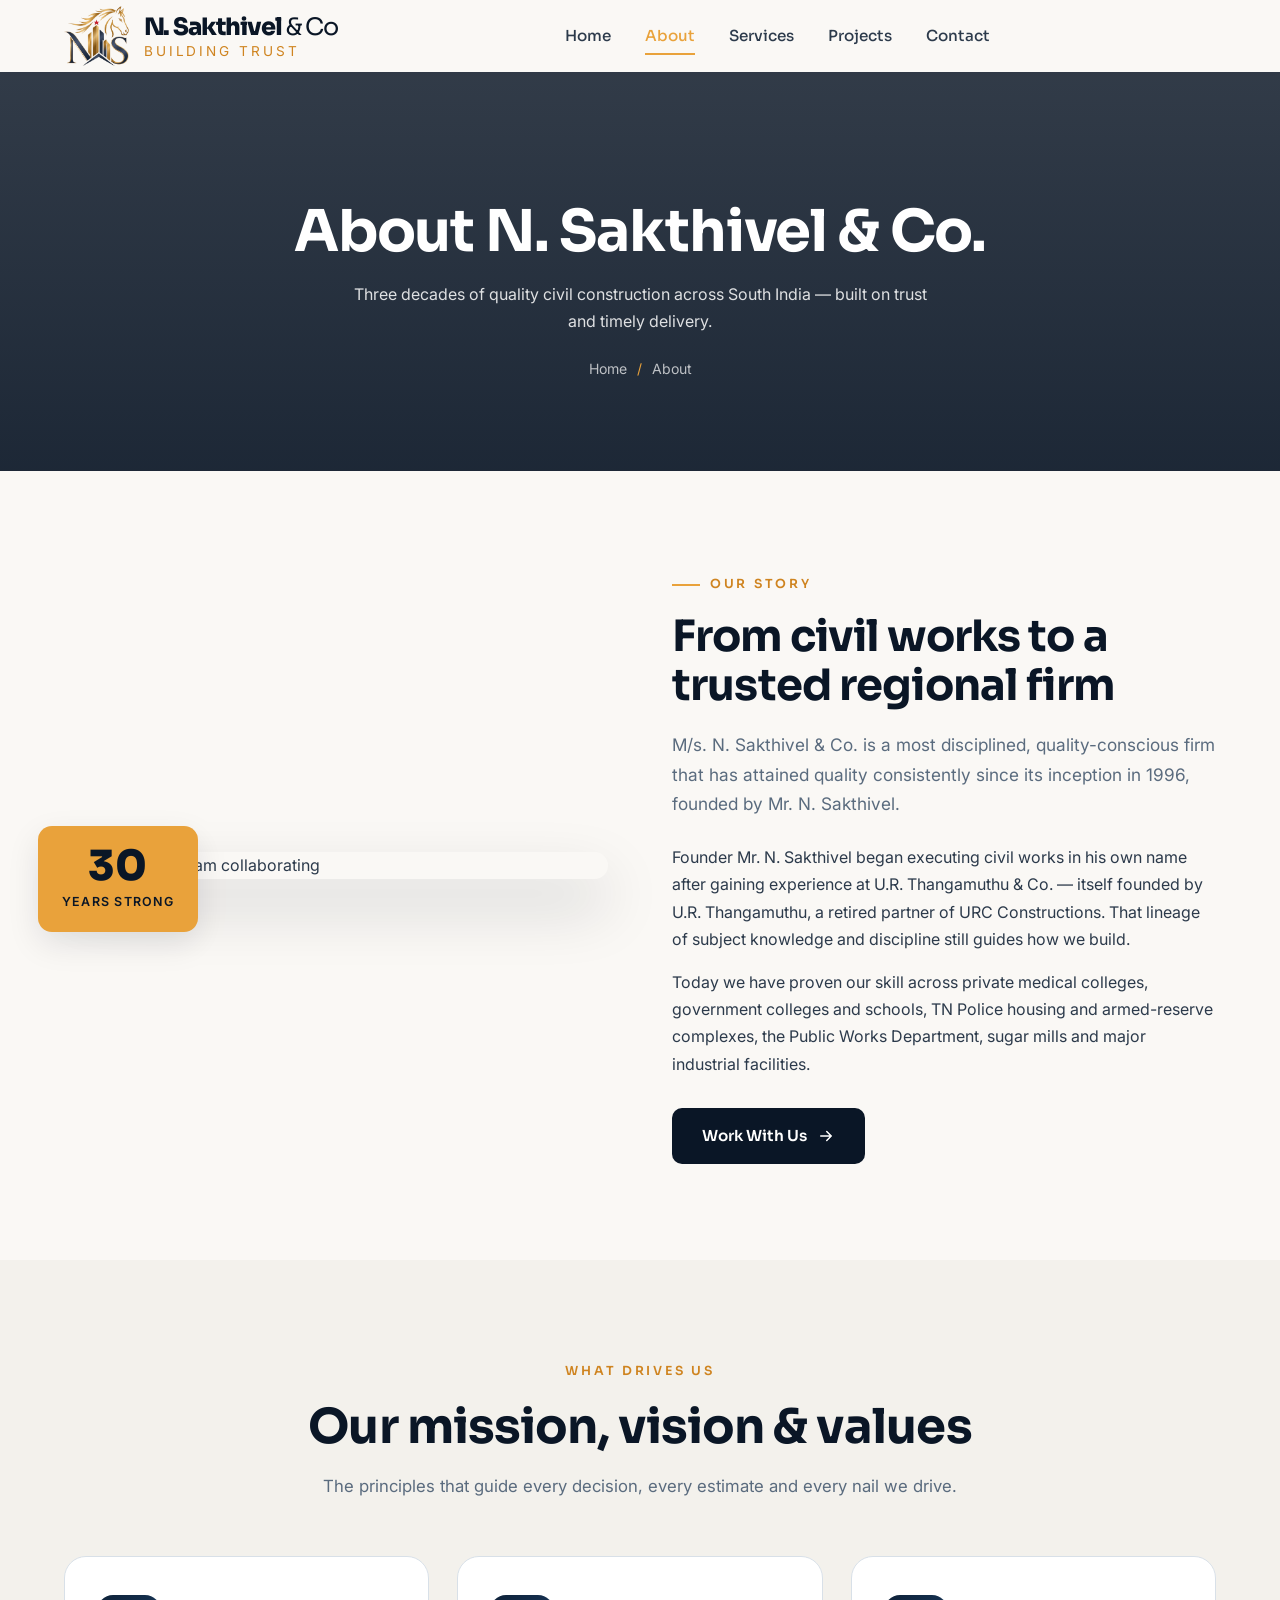
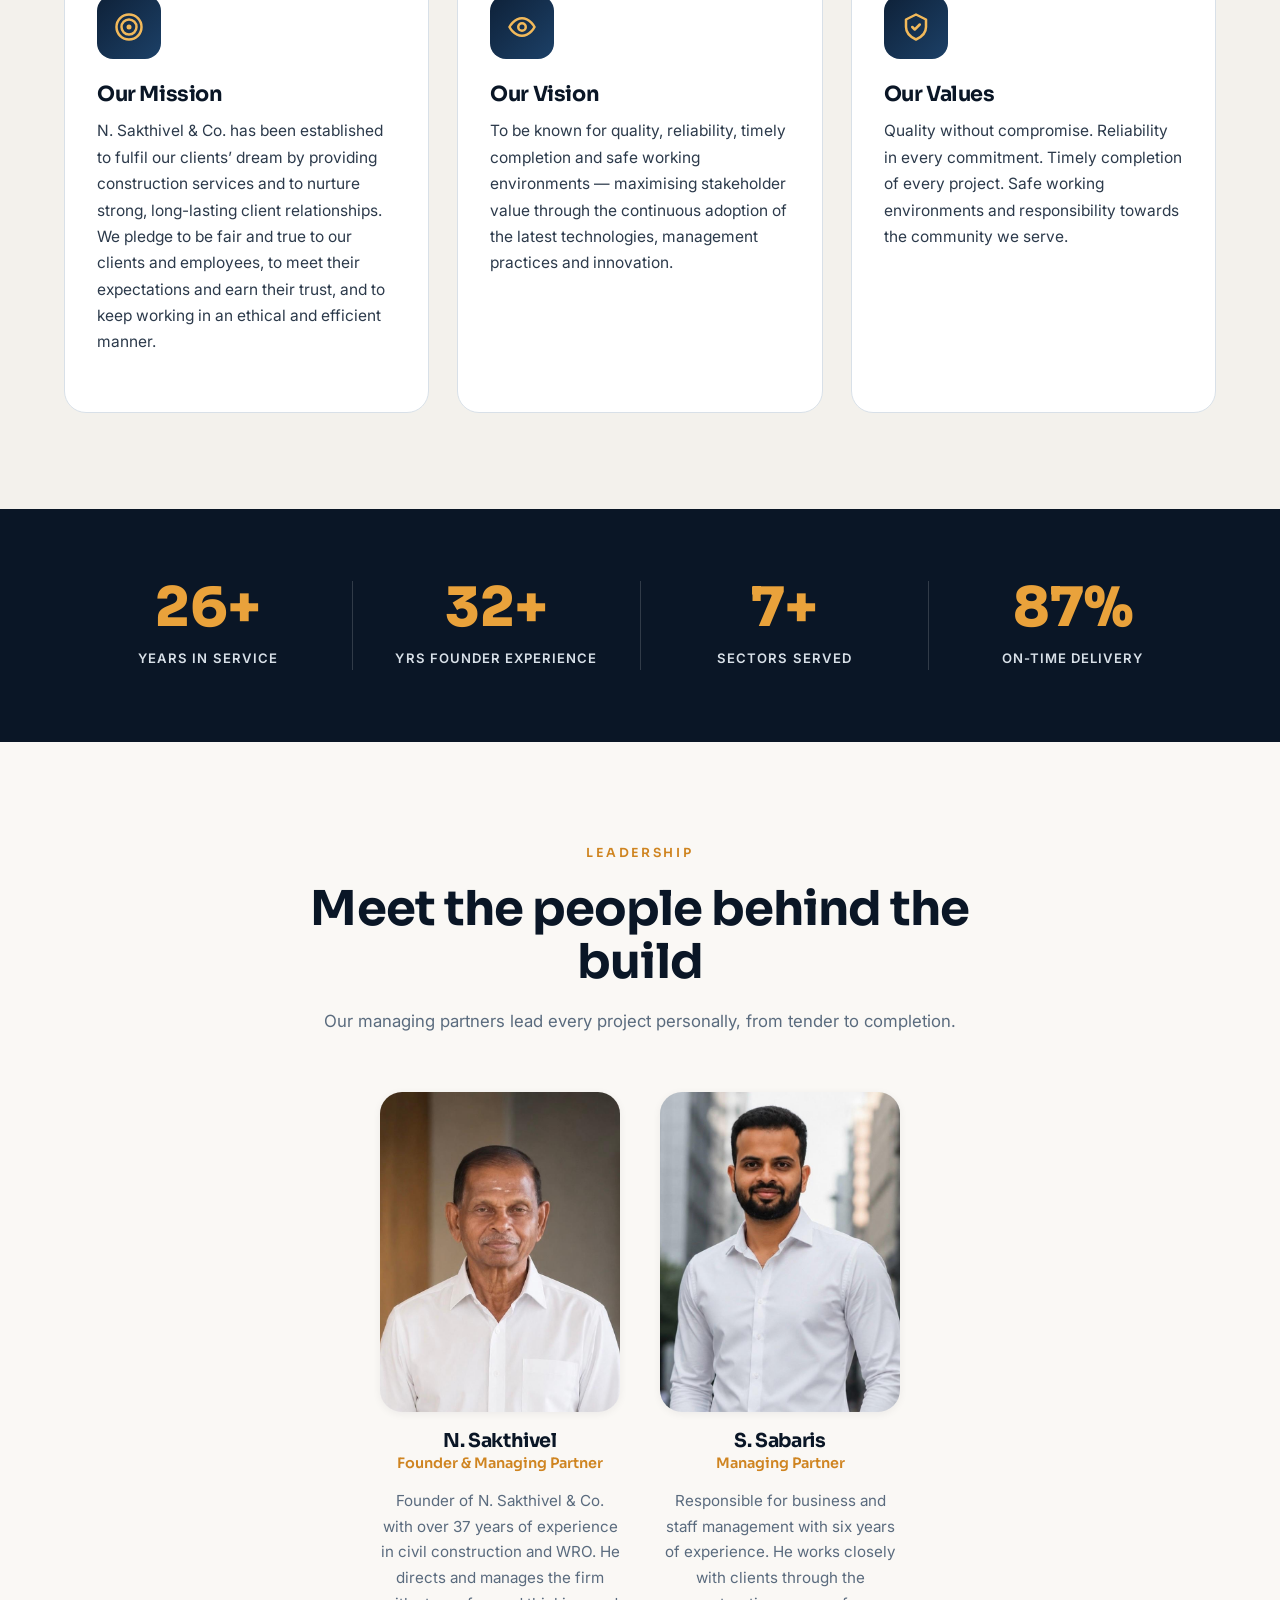
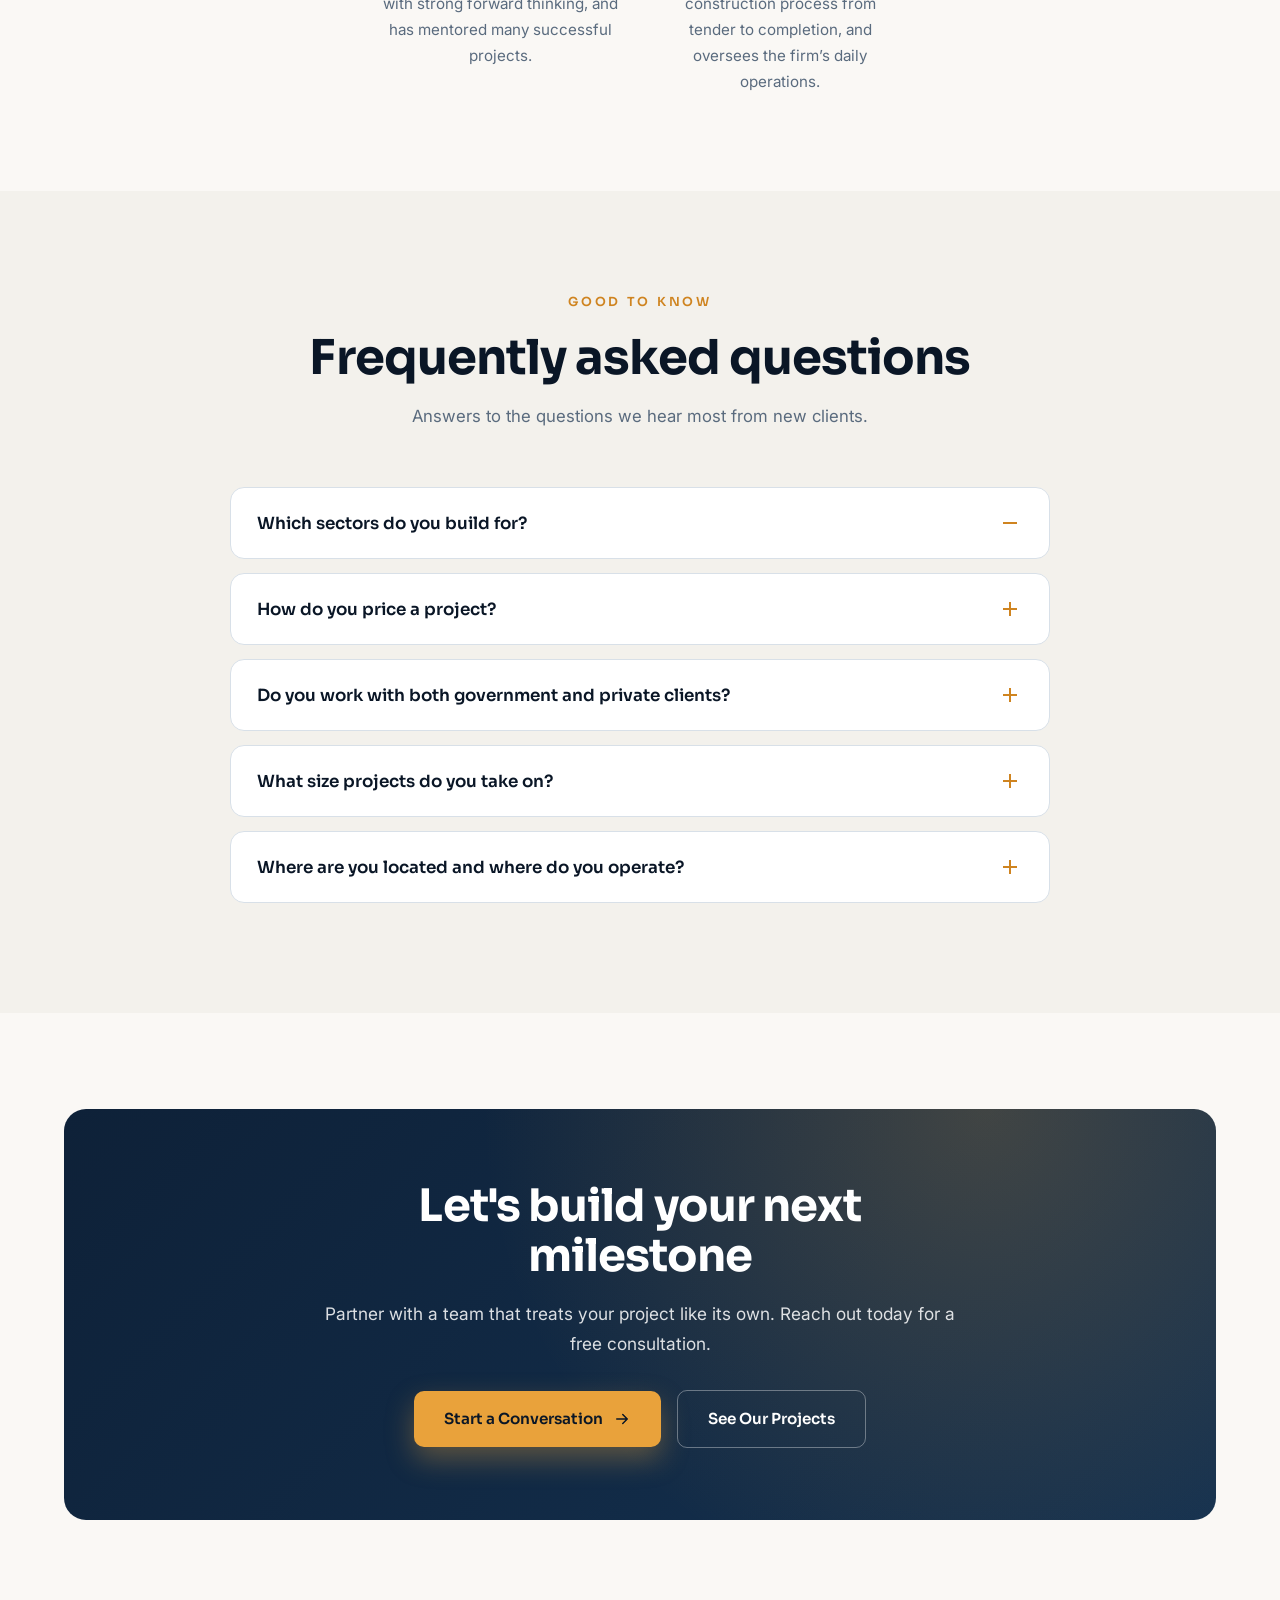
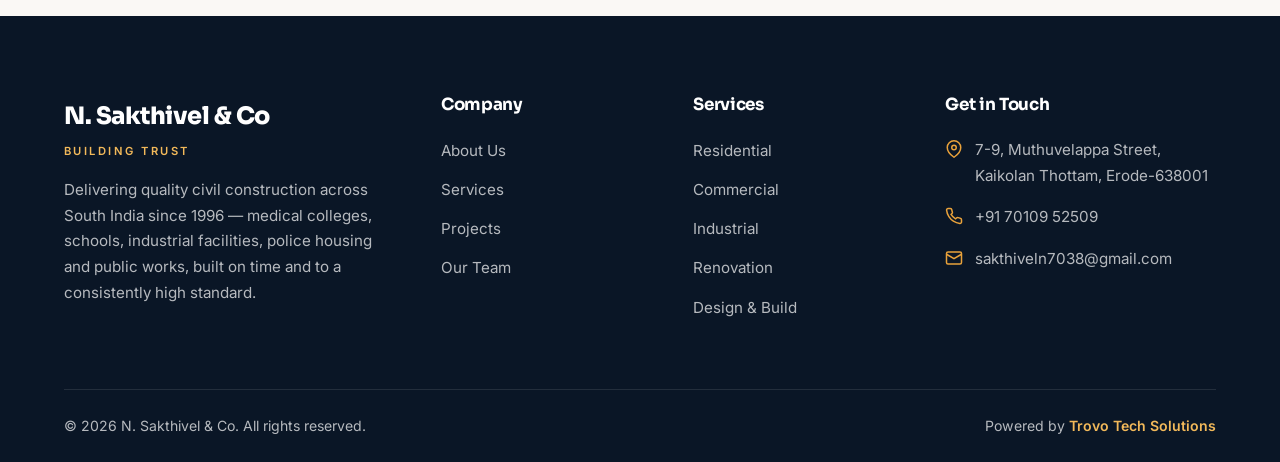
==== commit 33169320: "Update site design, images, and content" ====
--- a/about.html
+++ b/about.html
@@ -3,23 +3,23 @@
   <head>
     <meta charset="UTF-8" />
     <meta name="viewport" content="width=device-width, initial-scale=1.0" />
-    <title>About Us — N. Sakthivel &amp; Co.</title>
-    <meta name="description" content="Learn about N. Sakthivel & Co. — a quality-conscious civil construction firm in Erode founded in 1996, our story, vision, mission and leadership." />
+    <title>About Us — Erode Civil Construction Firm | N. Sakthivel &amp; Co.</title>
+    <meta name="description" content="Learn about N. Sakthivel & Co., a quality-conscious building contractor in Erode founded in 1996 — our story, leadership, vision and mission." />
     <link rel="preconnect" href="https://fonts.googleapis.com" />
     <link rel="preconnect" href="https://fonts.gstatic.com" crossorigin />
     <link href="https://fonts.googleapis.com/css2?family=Sora:wght@400;500;600;700;800&family=Inter:wght@400;500;600&display=swap" rel="stylesheet" />
-    <link rel="stylesheet" href="css/style.css?v=21" />
+    <link rel="stylesheet" href="css/style.css?v=26" />
     <link rel="icon" type="image/png" href="images/favicon.png" />
     <link rel="canonical" href="https://nsakthivelandco.in/about.html" />
     <meta property="og:type" content="website" />
     <meta property="og:site_name" content="N. Sakthivel &amp; Co." />
-    <meta property="og:title" content="About Us — N. Sakthivel &amp; Co." />
-    <meta property="og:description" content="Learn about N. Sakthivel & Co. — a quality-conscious civil construction firm in Erode founded in 1996, our story, vision, mission and leadership." />
+    <meta property="og:title" content="About Us — Erode Civil Construction Firm | N. Sakthivel &amp; Co." />
+    <meta property="og:description" content="Learn about N. Sakthivel & Co., a quality-conscious building contractor in Erode founded in 1996 — our story, leadership, vision and mission." />
     <meta property="og:url" content="https://nsakthivelandco.in/about.html" />
     <meta property="og:image" content="https://nsakthivelandco.in/images/logo.png" />
     <meta name="twitter:card" content="summary" />
-    <meta name="twitter:title" content="About Us — N. Sakthivel &amp; Co." />
-    <meta name="twitter:description" content="Learn about N. Sakthivel & Co. — a quality-conscious civil construction firm in Erode founded in 1996, our story, vision, mission and leadership." />
+    <meta name="twitter:title" content="About Us — Erode Civil Construction Firm | N. Sakthivel &amp; Co." />
+    <meta name="twitter:description" content="Learn about N. Sakthivel & Co., a quality-conscious building contractor in Erode founded in 1996 — our story, leadership, vision and mission." />
     <meta name="twitter:image" content="https://nsakthivelandco.in/images/logo.png" />
     <meta name="theme-color" content="#0a1626" />
     <script type="application/ld+json">
@@ -75,8 +75,8 @@
     <header class="header">
       <div class="container nav">
         <a href="index.html" class="brand">
-          <img src="images/logo.png?v=5" class="brand__logo" alt="N. Sakthivel &amp; Co. — Building Contractor" />
-          <span class="brand__name">N. Sakthivel <span>&amp; Co</span></span>
+          <img src="images/logo.png?v=7" class="brand__logo" alt="N. Sakthivel &amp; Co. — Building Contractor" />
+          <span class="brand__text"><span class="brand__name">N. Sakthivel <span>&amp; Co</span></span><span class="brand__tagline">Building Trust</span></span>
         </a>
         <nav class="nav__links">
           <a href="index.html">Home</a>
@@ -108,7 +108,7 @@
             <div class="y" data-since="1996">30</div>
             <div class="t">Years Strong</div>
           </div>
-          <img src="https://images.unsplash.com/photo-1521737604893-d14cc237f11d?auto=format&fit=crop&w=900&q=80" alt="Construction team collaborating" />
+          <img loading="lazy" src="https://images.unsplash.com/photo-1521737604893-d14cc237f11d?auto=format&fit=crop&w=900&q=80" alt="Construction team collaborating" />
         </div>
         <div class="reveal" data-delay="1">
           <span class="eyebrow">Our Story</span>
@@ -217,7 +217,7 @@
         <div class="grid-3 team-grid">
           <div class="team-card reveal">
             <div class="team-card__photo" style="background: #f1f0ec">
-              <img src="images/sakthivel.jpeg" alt="N. Sakthivel — Founder &amp; Managing Partner" style="object-position: center top" />
+              <img loading="lazy" src="images/sakthivel.jpeg" alt="N. Sakthivel — Founder &amp; Managing Partner" style="object-position: center top" />
               <div class="team-card__social">
                 <a href="mailto:sakthiveln7038@gmail.com" aria-label="Email"
                   ><svg viewBox="0 0 24 24" fill="none">
@@ -234,7 +234,7 @@
           </div>
           <div class="team-card reveal" data-delay="1">
             <div class="team-card__photo" style="background: #f1f0ec">
-              <img src="images/sabaris.jpeg" alt="S. Sabaris — Managing Partner" style="object-position: center top" />
+              <img loading="lazy" src="images/sabaris.jpeg" alt="S. Sabaris — Managing Partner" style="object-position: center top" />
               <div class="team-card__social">
                 <a href="mailto:sakthiveln7038@gmail.com" aria-label="Email"
                   ><svg viewBox="0 0 24 24" fill="none">
@@ -332,10 +332,8 @@
       <div class="container">
         <div class="footer__grid">
           <div class="footer__about">
-            <a href="index.html" class="brand">
-              <img src="images/logo.png?v=5" class="brand__logo" alt="N. Sakthivel &amp; Co. — Building Contractor" />
-              <span class="brand__name">N. Sakthivel <span>&amp; Co</span></span>
-            </a>
+            <span class="footer__brand">N. Sakthivel <span>&amp; Co</span></span>
+          <span class="footer__brand-tag">Building Trust</span>
             <p>
               Delivering quality civil construction across South India since 1996 — medical colleges, schools, industrial facilities, police housing and public works, built on time and to a consistently high standard.
             </p>
@@ -347,7 +345,6 @@
               <li><a href="services.html">Services</a></li>
               <li><a href="projects.html">Projects</a></li>
               <li><a href="about.html#team">Our Team</a></li>
-              <li><a href="contact.html">Careers</a></li>
             </ul>
           </div>
           <div>
--- a/css/style.css
+++ b/css/style.css
@@ -225,7 +225,7 @@
   left: -100%;
   width: 50%;
   height: 100%;
-  background: linear-gradient(to right, rgba(255,255,255,0) 0%, rgba(255,255,255,0.3) 50%, rgba(255,255,255,0) 100%);
+  background: linear-gradient(to right, rgba(255, 255, 255, 0) 0%, rgba(255, 255, 255, 0.3) 50%, rgba(255, 255, 255, 0) 100%);
   transform: skewX(-20deg);
   transition: all 0.6s ease;
 }
@@ -254,7 +254,7 @@
   left: -100%;
   width: 50%;
   height: 100%;
-  background: linear-gradient(to right, rgba(255,255,255,0) 0%, rgba(255,255,255,0.15) 50%, rgba(255,255,255,0) 100%);
+  background: linear-gradient(to right, rgba(255, 255, 255, 0) 0%, rgba(255, 255, 255, 0.15) 50%, rgba(255, 255, 255, 0) 100%);
   transform: skewX(-20deg);
   transition: all 0.6s ease;
 }
@@ -332,18 +332,18 @@
   left: 0;
   right: 0;
   z-index: 100;
-  background: rgba(250, 248, 245, 0.92);
+  background: #FAF8F5;
   backdrop-filter: blur(14px);
   box-shadow: var(--shadow-sm);
   transition:
     box-shadow 0.4s var(--ease),
     padding 0.4s var(--ease);
-  padding: 18px 0;
+  padding: 6px 0;
 }
 
 .header.scrolled {
   box-shadow: var(--shadow-md);
-  padding: 14px 0;
+  padding: 4px 0;
 }
 
 .nav {
@@ -355,21 +355,22 @@
 .brand {
   display: flex;
   align-items: center;
-  gap: 12px;
+  gap: 15px;
   font-family: var(--font-display);
   font-weight: 800;
-  font-size: 1.25rem;
+  font-size: 2.25rem;
   color: var(--navy-900);
   letter-spacing: -0.03em;
 }
 
 .brand__logo {
-  height: 46px;
+  height: 60px;
   width: auto;
   display: block;
   flex-shrink: 0;
   background: transparent;
   box-shadow: none;
+  border: none;
   transition: transform 0.4s var(--ease);
 }
 
@@ -377,18 +378,13 @@
   transform: scale(1.06) rotate(-2deg);
 }
 
-.header.scrolled .brand__logo {
-  box-shadow: none;
-  border: 1px solid var(--slate-200);
-}
-
 .footer .brand__logo {
   height: 48px;
 }
 
 .brand__name {
   font-family: var(--font-display);
-  font-size: 1.18rem;
+  font-size: 1.5rem;
   line-height: 1.1;
   white-space: nowrap;
 }
@@ -396,6 +392,24 @@
 .brand .brand__name {
   font-weight: 800;
   opacity: 1;
+}
+
+.brand__text {
+  display: flex;
+  flex-direction: column;
+  justify-content: center;
+  line-height: 1.04;
+}
+
+.brand__tagline {
+  font-family: var(--font-body);
+  font-size: 0.85rem;
+  font-weight: 600;
+  letter-spacing: 0.22em;
+  text-transform: uppercase;
+  color: var(--amber-600);
+  margin-top: 3px;
+  white-space: nowrap;
 }
 
 .brand__mark {
@@ -416,7 +430,7 @@
 
 .brand span {
   font-weight: 400;
-  opacity: 0.7;
+  opacity: 1;
 }
 
 .nav__links {
@@ -608,10 +622,12 @@
 .hero__stat {
   padding: 0 22px;
 }
+
 .hero__stat:first-child {
   padding-left: 0;
 }
-.hero__stat + .hero__stat {
+
+.hero__stat+.hero__stat {
   border-left: 1px solid rgba(255, 255, 255, 0.18);
 }
 
@@ -760,14 +776,17 @@
   -webkit-mask-image: linear-gradient(to right, transparent, #000 7%, #000 93%, transparent);
   mask-image: linear-gradient(to right, transparent, #000 7%, #000 93%, transparent);
 }
+
 .marquee__track {
   display: flex;
   width: max-content;
   animation: marquee-scroll 40s linear infinite;
 }
+
 .marquee:hover .marquee__track {
   animation-play-state: paused;
 }
+
 .marquee__item {
   flex: 0 0 auto;
   display: flex;
@@ -781,6 +800,7 @@
   white-space: nowrap;
   transition: color 0.3s;
 }
+
 .marquee__item::after {
   content: "";
   width: 6px;
@@ -790,9 +810,11 @@
   opacity: 0.55;
   flex-shrink: 0;
 }
+
 .marquee__item:hover {
   color: var(--navy-900);
 }
+
 .marquee__logo {
   height: 130px;
   width: auto;
@@ -800,21 +822,26 @@
   object-fit: contain;
   transition: transform 0.3s var(--ease);
 }
+
 .marquee__item:hover .marquee__logo {
   transform: translateY(-4px) scale(1.03);
 }
+
 /* Show the text label only when the logo image is absent (missing/failed) */
-.marquee__logo + .marquee__label {
+.marquee__logo+.marquee__label {
   display: none;
 }
+
 @keyframes marquee-scroll {
   from {
     transform: translateX(0);
   }
+
   to {
     transform: translateX(-50%);
   }
 }
+
 @media (prefers-reduced-motion: reduce) {
   .marquee__track {
     animation: none;
@@ -865,6 +892,7 @@
   from {
     transform: scale(1);
   }
+
   to {
     transform: scale(1.08);
   }
@@ -882,10 +910,12 @@
 }
 
 @keyframes float-soft {
+
   0%,
   100% {
     transform: translateY(0);
   }
+
   50% {
     transform: translateY(-12px);
   }
@@ -1063,8 +1093,15 @@
 }
 
 @keyframes icon-bounce {
-  0%, 100% { transform: translateY(0); }
-  50% { transform: translateY(-4px); }
+
+  0%,
+  100% {
+    transform: translateY(0);
+  }
+
+  50% {
+    transform: translateY(-4px);
+  }
 }
 
 .service-card:hover .service-card__icon svg {
@@ -1114,7 +1151,7 @@
   padding: 0 30px;
 }
 
-.stat-block + .stat-block {
+.stat-block+.stat-block {
   border-left: 1px solid rgba(255, 255, 255, 0.16);
 }
 
@@ -1510,9 +1547,17 @@
 
 /* ---------- CTA Band ---------- */
 @keyframes gradient-shift {
-  0% { background-position: 0% 50%; }
-  50% { background-position: 100% 50%; }
-  100% { background-position: 0% 50%; }
+  0% {
+    background-position: 0% 50%;
+  }
+
+  50% {
+    background-position: 100% 50%;
+  }
+
+  100% {
+    background-position: 0% 50%;
+  }
 }
 
 .cta-band {
@@ -1892,6 +1937,27 @@
   margin-bottom: 20px;
 }
 
+.footer__brand {
+  display: block;
+  font-family: var(--font-display);
+  font-weight: 800;
+  font-size: 1.5rem;
+  color: var(--white);
+  letter-spacing: -0.02em;
+}
+
+.footer__brand-tag {
+  display: block;
+  font-family: var(--font-body);
+  font-size: 0.7rem;
+  font-weight: 600;
+  letter-spacing: 0.22em;
+  text-transform: uppercase;
+  color: var(--amber-400);
+  margin-top: 5px;
+  margin-bottom: 16px;
+}
+
 .footer__about p {
   font-size: 0.95rem;
   margin-bottom: 22px;
@@ -2035,6 +2101,7 @@
     opacity: 0;
     transform: translateY(28px);
   }
+
   to {
     opacity: 1;
     transform: none;
@@ -2062,15 +2129,19 @@
 .hero.cinematic.content-in .hero__badge {
   animation-delay: 0.05s;
 }
+
 .hero.cinematic.content-in h1 {
   animation-delay: 0.2s;
 }
+
 .hero.cinematic.content-in p {
   animation-delay: 0.35s;
 }
+
 .hero.cinematic.content-in .hero__actions {
   animation-delay: 0.5s;
 }
+
 .hero.cinematic.content-in .hero__stats {
   animation-delay: 0.65s;
 }
@@ -2120,9 +2191,11 @@
 .banner h1 {
   animation-delay: 0.1s;
 }
+
 .banner p {
   animation-delay: 0.25s;
 }
+
 .banner .crumbs {
   animation-delay: 0.4s;
 }
@@ -2131,6 +2204,7 @@
 .scroll-hint {
   transition: opacity 0.4s ease;
 }
+
 .scroll-hint.hide {
   opacity: 0;
   pointer-events: none;
@@ -2141,13 +2215,16 @@
   0% {
     transform: scale(1);
   }
+
   45% {
     transform: scale(1.13);
   }
+
   100% {
     transform: scale(1);
   }
 }
+
 [data-count].count-done {
   display: inline-block;
   animation: count-pop 0.5s var(--ease);
@@ -2155,6 +2232,7 @@
 
 /* Respect users who prefer reduced motion */
 @media (prefers-reduced-motion: reduce) {
+
   *,
   *::before,
   *::after {
@@ -2221,6 +2299,7 @@
    Responsive
    ================================================================= */
 @media (max-width: 992px) {
+
   .split,
   .contact-grid {
     grid-template-columns: 1fr;
@@ -2295,15 +2374,19 @@
   .nav__links.open a:nth-child(1) {
     transition-delay: 0.12s;
   }
+
   .nav__links.open a:nth-child(2) {
     transition-delay: 0.18s;
   }
+
   .nav__links.open a:nth-child(3) {
     transition-delay: 0.24s;
   }
+
   .nav__links.open a:nth-child(4) {
     transition-delay: 0.3s;
   }
+
   .nav__links.open a:nth-child(5) {
     transition-delay: 0.36s;
   }
@@ -2362,8 +2445,9 @@
   .stat-block {
     padding: 0;
   }
-  .hero__stat + .hero__stat,
-  .stat-block + .stat-block {
+
+  .hero__stat+.hero__stat,
+  .stat-block+.stat-block {
     border-left: none;
   }
 
@@ -2526,8 +2610,7 @@
   }
 
   .brand__logo {
-    height: 38px;
-    padding: 3px 6px;
+    height: 64px;
   }
 
   .footer .brand__logo {
@@ -2537,6 +2620,7 @@
 
 /* ---------- Print / PDF export ---------- */
 @media print {
+
   *,
   *::before,
   *::after {
@@ -2549,6 +2633,7 @@
     opacity: 1 !important;
     transform: none !important;
   }
+
   .hero__badge,
   .hero h1,
   .hero p,
@@ -2588,4 +2673,4 @@
   .acc-item {
     break-inside: avoid;
   }
-}
+}
